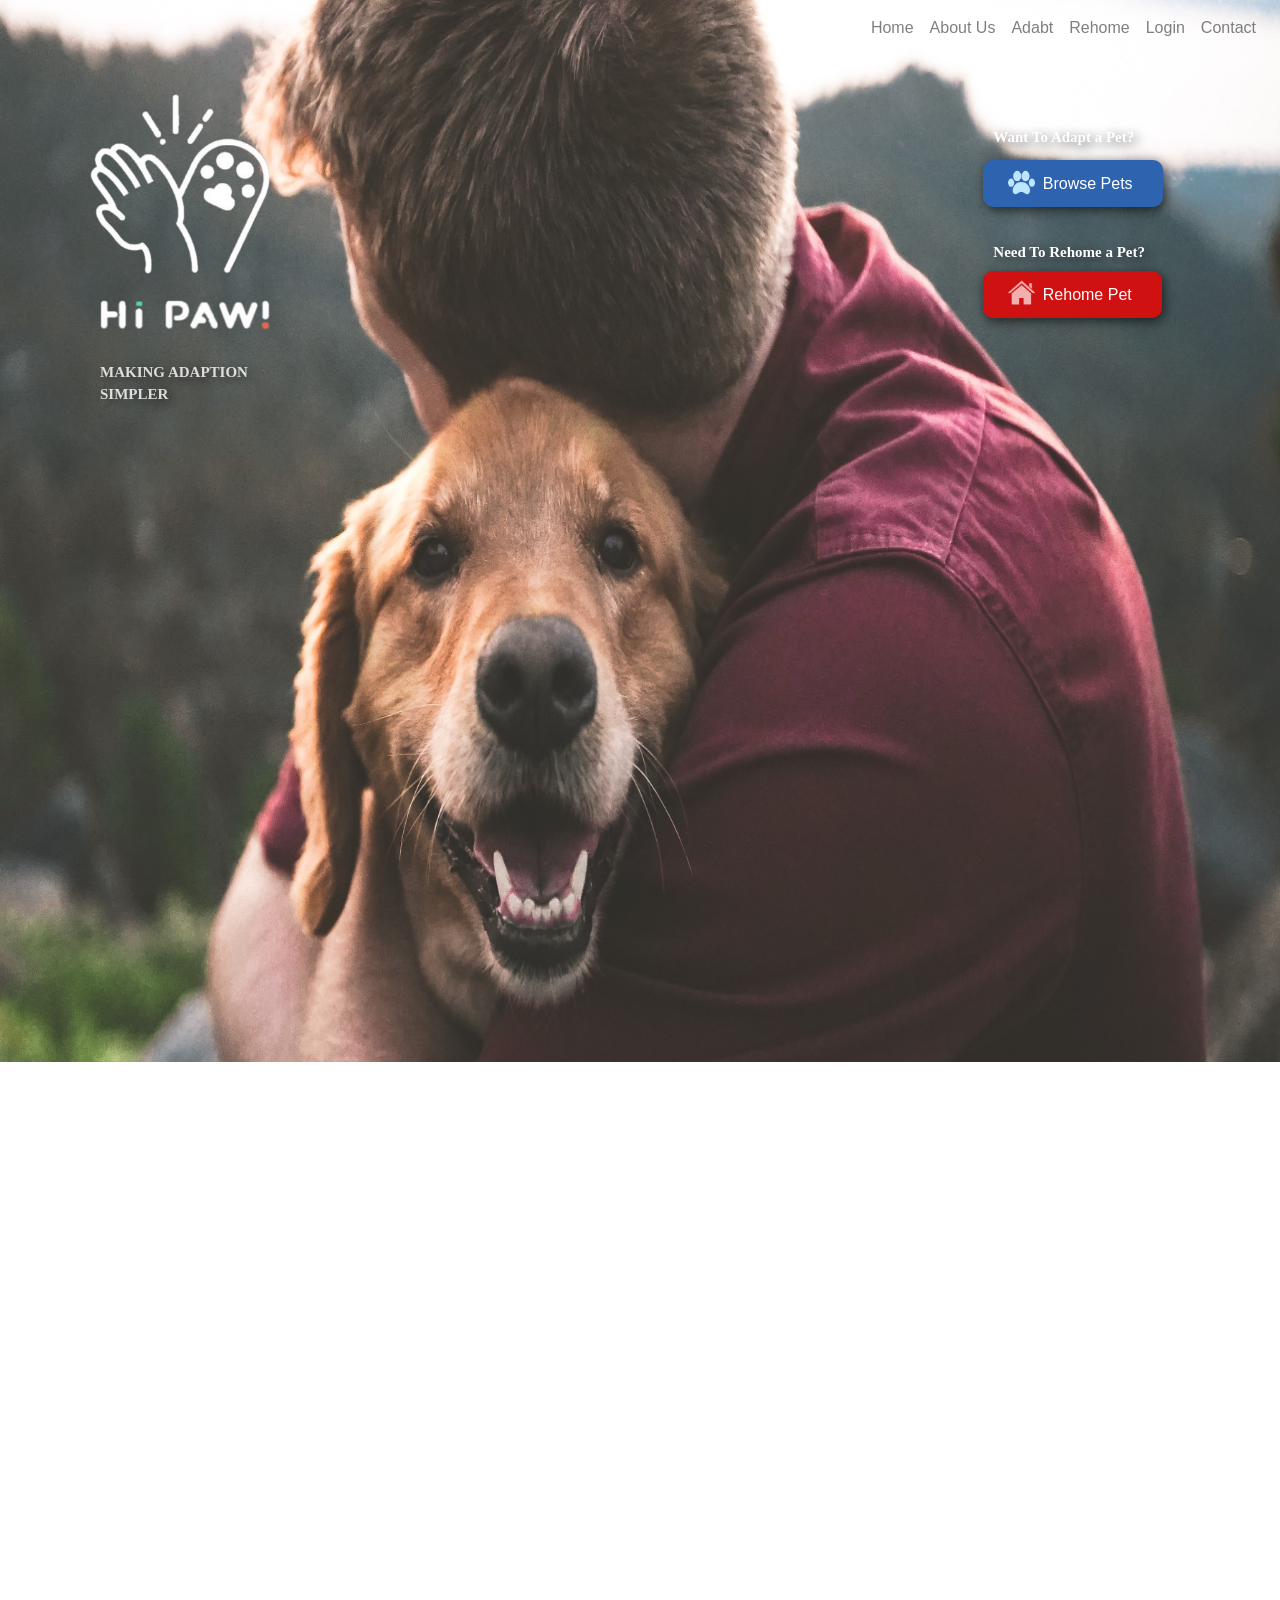
==== Hi Paw/index.html @ 20a7d7d8 "Add files via upload" ====
<!DOCTYPE html>
<html lang="en">
<head>
    <meta charset="UTF-8">
    <meta name="viewport" content="width=device-width, initial-scale=1.0">
    <meta http-equiv="X-UA-Compatible" content="ie=edge">
    <link rel="stylesheet" type="text/css" href="./css/home.css">
    <!-- for bootstrap -->
    <link rel="stylesheet" href="https://maxcdn.bootstrapcdn.com/bootstrap/4.0.0/css/bootstrap.min.css" integrity="sha384-Gn5384xqQ1aoWXA+058RXPxPg6fy4IWvTNh0E263XmFcJlSAwiGgFAW/dAiS6JXm" crossorigin="anonymous">
    <script src="https://code.jquery.com/jquery-3.2.1.slim.min.js" integrity="sha384-KJ3o2DKtIkvYIK3UENzmM7KCkRr/rE9/Qpg6aAZGJwFDMVNA/GpGFF93hXpG5KkN" crossorigin="anonymous"></script>
    <script src="https://cdnjs.cloudflare.com/ajax/libs/popper.js/1.12.9/umd/popper.min.js" integrity="sha384-ApNbgh9B+Y1QKtv3Rn7W3mgPxhU9K/ScQsAP7hUibX39j7fakFPskvXusvfa0b4Q" crossorigin="anonymous"></script>
    <script src="https://maxcdn.bootstrapcdn.com/bootstrap/4.0.0/js/bootstrap.min.js" integrity="sha384-JZR6Spejh4U02d8jOt6vLEHfe/JQGiRRSQQxSfFWpi1MquVdAyjUar5+76PVCmYl" crossorigin="anonymous"></script>

    <title>Hi Paw</title>
    <style>
        body{
            background-image: url("111.jpg"); position: relative;
             background-size: 80rem 118vh;   /*100vw 118vh; */
            background-repeat: no-repeat;
            overflow-x: hidden;
        }
    </style>
   
</head>
<body>
<!-- implement a transparent navbar that appears when scrolling down.. later -->
  <nav class="navbar navbar-expand-md navbar-light /*bg-light*/ sticky-top">
    <button class="navbar-toggler ml-auto" data-toggle="collapse" data-target="#collapse_target">
      <span class="navbar-toggler-icon"></span>
    </button>
    <div class="collapse navbar-collapse" id="collapse_target">
      <ul class="nav navbar-nav ml-auto" >
          <li class="navbar-item">
            <a class="nav-link" href="#">Home</a>
          </li>
          <li class="navbar-item ">
              <a class="nav-link" href="#">About Us</a></li>
          <li class="navbar-item">
              <a class="nav-link" href="#">Adabt</a>
            </li>
          <li class="navbar-item">
              <a class="nav-link" href="#">Rehome</a>
            </li>
          <li class="navbar-item">
            <a class="nav-link" href="#">Login</a>
          </li>
          <li class="navbar-item">
              <a class="nav-link" href="#">Contact</a>
            </li>
        </ul>
    </div>
  </nav>

  <div class="row"> 
    <div class="col-lg" style="align-content: center;">
      <div class="wrapper">
        <img src="img\HiPaw white.png" style="width: 180px; margin-left: 90px; margin-top: 3vw; margin-bottom: 2vw;"> 
        <img src="img\HiPaw name.png" style="width: 170px; margin-left: 100px; margin-bottom: 0.5vw;">       
        <span style="opacity: 0.8; filter: drop-shadow(4px 3px 6px rgba(0, 0, 0, 0.749)); font-family: Calibri; font-style: normal;font-weight: bold; font-size: 15px; color: rgba(255,255,255,1); margin-left: 100px; margin-top: 0.5vw;" >
          <p style="padding-left: 100px; word-wrap: break-word;">
            MAKING ADAPTION SIMPLER </p></span> 
      </div>
    </div>
    <div class="col"> 
      </div>
    <div class="col-lg">

      <p style=" filter: drop-shadow(4px 3px 6px rgba(0, 0, 0, 0.749)); font-family: Calibri; font-style: normal;font-weight: bold; font-size: 15px; color: rgba(255,255,255,1); margin-left: 120px; margin-top: 5.5vw;  word-wrap: break-word; ">
        Want To Adapt a Pet?
      </p>
      <div style="margin-top: 20px; margin-bottom: 40px ;">
        <a href="#" class="browsePetsButton">
          <img src="img\adapt button icon.png" style="width: 30px; padding-right: 3px; padding-bottom: 5px;">
            Browse Pets
        </a> </div>
      <p style=" filter: drop-shadow(4px 3px 6px rgba(0, 0, 0, 0.749)); font-family: Calibri; font-style: normal;font-weight: bold; font-size: 15px; color: rgba(255,255,255,1); margin-left: 120px; margin-top: 0.5vw; word-wrap: break-word;">
        Need To Rehome a Pet?   
      </p>
      <a href="#" class="rehomePetButton">
        <img src="img\rehome button icon.png" style="width: 30px; padding-right: 3px; padding-bottom: 5px;">
        Rehome Pet
      </a>
      
    </div>
  </div>
<!-- stop!!!!! -->
 
  <section>
       <p>

        <br><br><br><br><br><br><br><br><br><br>
    </p>
    <p>
            <br><br><br><br><br><br><br><br><br><br>
        </p>
        <p>
                <br><br><br><br><br><br><br><br><br><br>
            </p>
            <p>
                <br><br><br><br><br><br><br><br><br><br>
            </p>
            <p>
                    <br><br><br><br><br><br><br><br><br><br>
                </p>
                <p>
                        <br><br><br><br><br><br><br><br><br><br>
                    </p>
                    <p>
                        <br><br><br><br><br><br><br><br><br><br>
                    </p>
                    <p>
                            <br><br><br><br><br><br><br><br><br><br>
                        </p>
                        <p>
                                <br><br><br><br><br><br><br><br><br><br>
                            </p>
                        
        </section>
        <section>


        </section>
</body>
</html>
---- Hi Paw/css/home.css ----
/* CSS variables */
:root{
    --shadow: drop-shadow(2px 3px 6px rgba(0, 0, 0, 0.631));
    --adabtColor: rgba(46,99,175,1);
    --rehomeColor: rgba(207,17,17,1);
    --hiPaw: rgba(25,152,135,1); 
    --darkBackground: rgba(115,99,99,1);
    --creamyBackground: rgba(187, 175, 175, 0.42);
}

/* for transparent navbar */
/* .navbar.transparent.navbar-inverse .navbar-inner {
    border-width: 0px;
    -webkit-box-shadow: 0px 0px;
    box-shadow: 0px 0px;
    background-color: rgba(0,0,0,0.0);
    background-image: -webkit-gradient(linear, 50.00% 0.00%, 50.00% 100.00%, color-stop( 0% , rgba(0,0,0,0.00)),color-stop( 100% , rgba(0,0,0,0.00)));
    background-image: -webkit-linear-gradient(270deg,rgba(0,0,0,0.00) 0%,rgba(0,0,0,0.00) 100%);
    background-image: linear-gradient(180deg,rgba(0,0,0,0.00) 0%,rgba(0,0,0,0.00) 100%);
}  */
.mainBarItems{
    filter: drop-shadow(4px 3px 6px rgba(0, 0, 0, 1));  
    overflow: hidden; 
    /* font-family: Arial; */
    font-style: normal;
    /* font-weight: bold; */
    color: rgba(255,255,255,1);   
}

.wrapper {
    max-width: 300px; /* Minimum width of your wrapper element */
    overflow: hidden;
    display: inline-block;
  }

.browsePetsButton{
    text-decoration: none;
    filter: var(--shadow);
    color: white;
    background-color: var(--adabtColor);
    border: 0ch;
    padding: 15px;
    border-radius: 10px;
    padding-left: 25px ;
    padding-right: 30px ;
    margin-left: 110px ;
}

.browsePetsButton:hover{
    background-color: var(--hiPaw);
    text-decoration: none;
    color: white;
}

.rehomePetButton{
    text-decoration: none;
    filter: var(--shadow);
    color: white;
    background-color: var(--rehomeColor);
    border: 0ch;
    padding: 15px;
    border-radius: 10px;
    padding-left: 25px ;
    padding-right: 30px ;
    margin-left: 110px ;
}
.rehomePetButton:hover{
    background-color: var(--hiPaw);
    text-decoration: none;
    color: white;
}
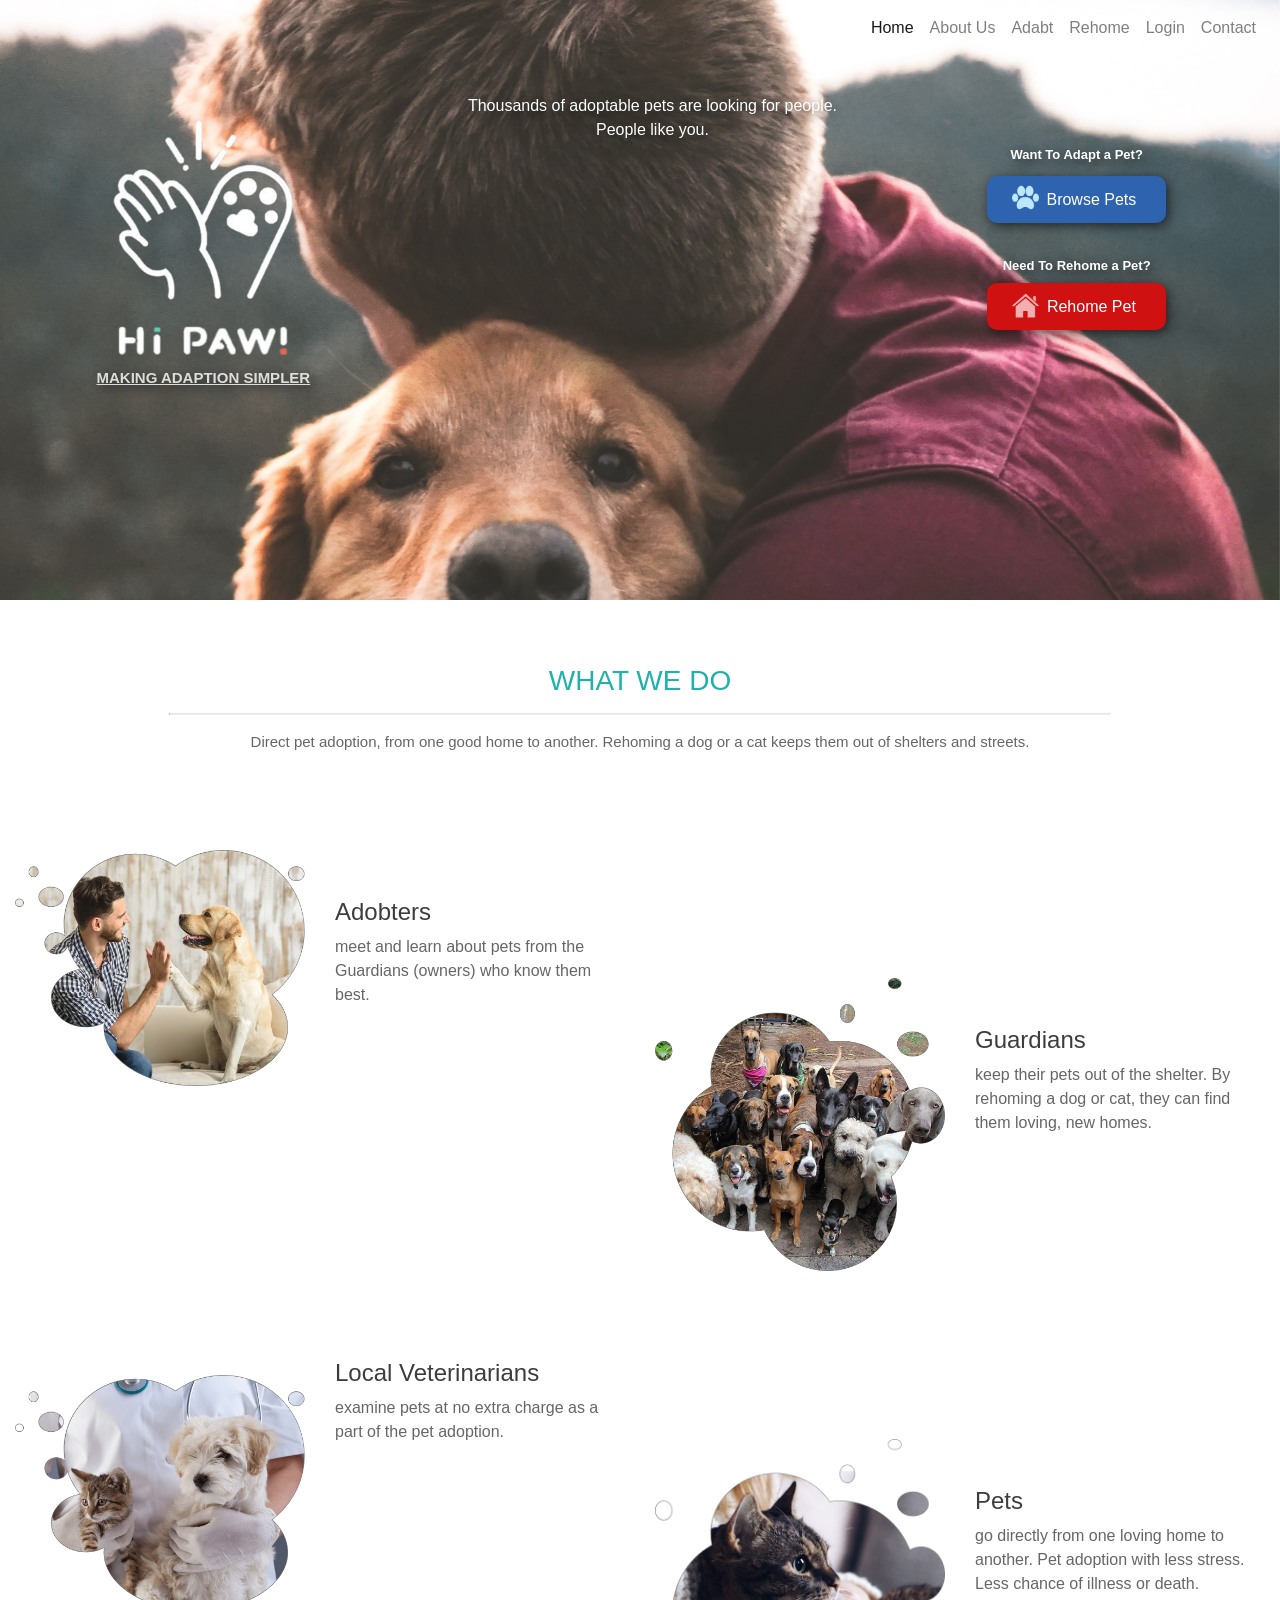
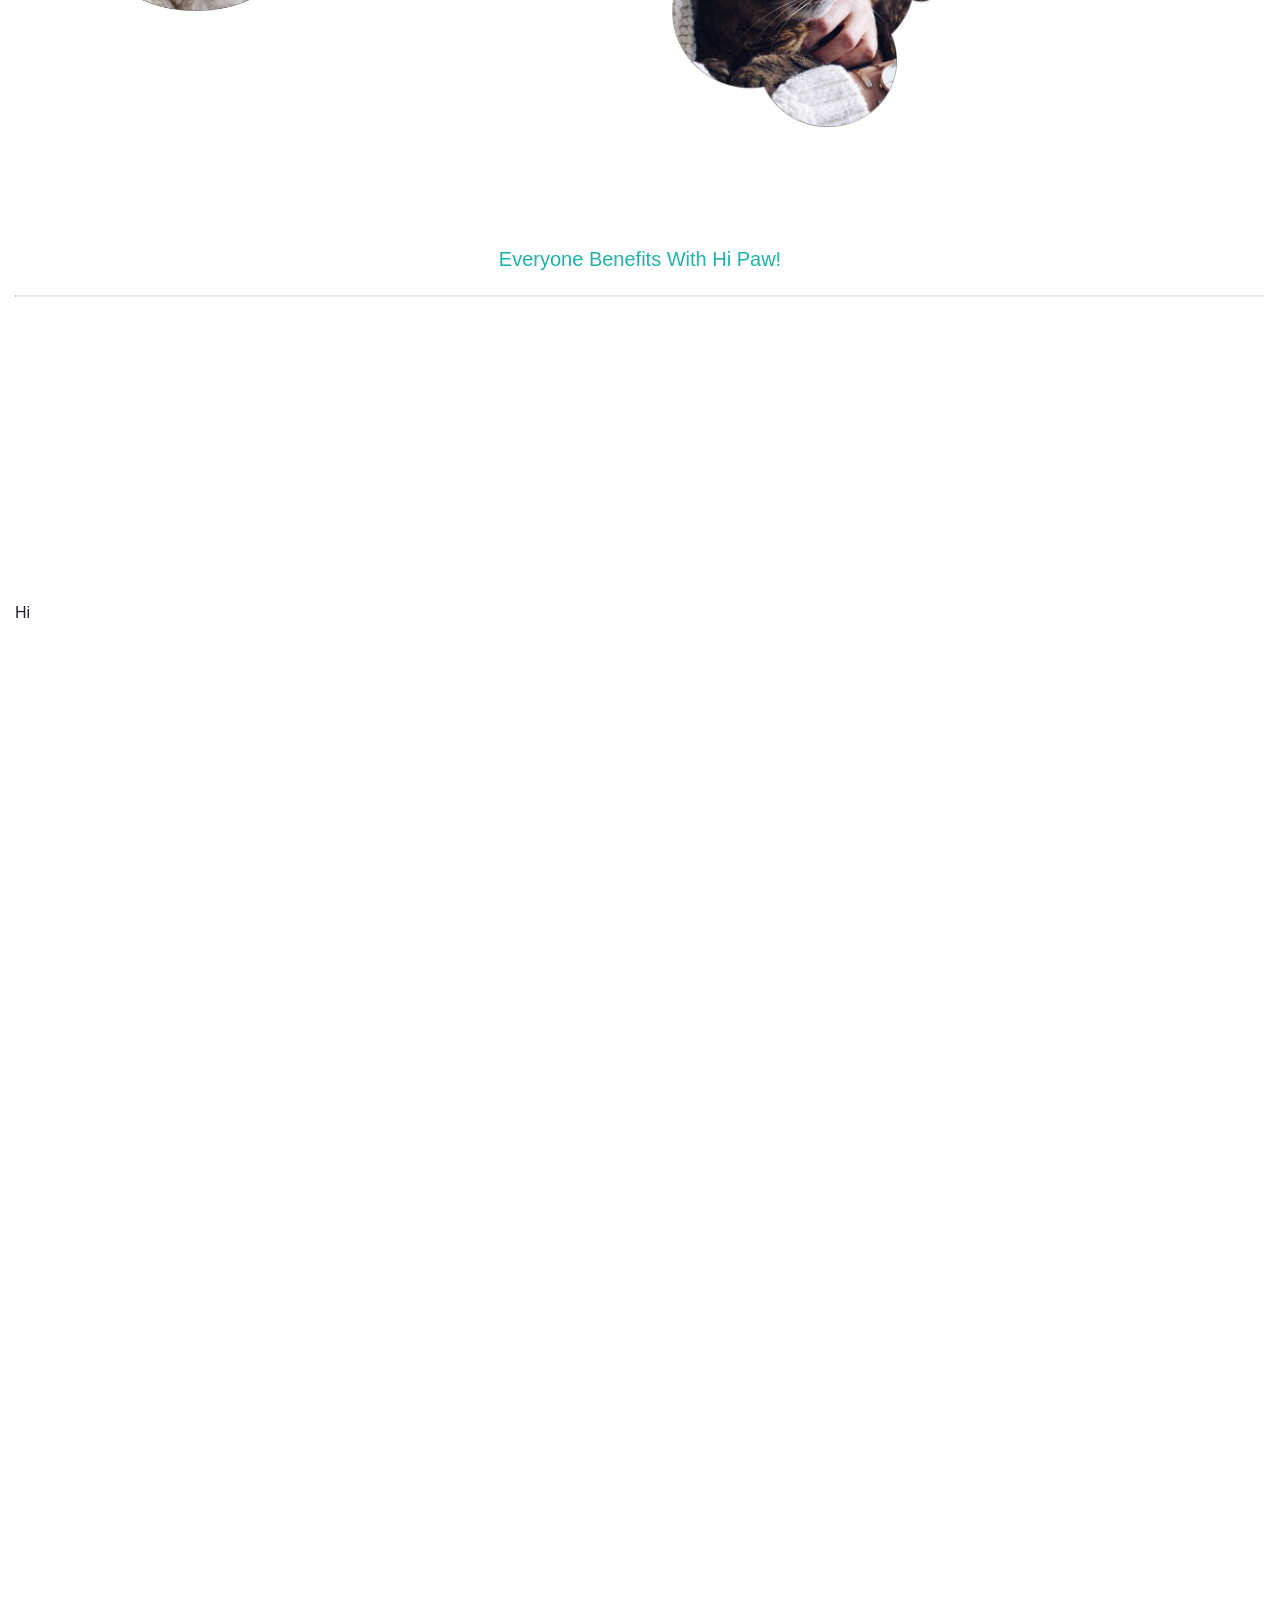
==== commit 9a337ed9: "transparent navbar, what we do-section transparent navbar changes its color at a certain point all " ====
--- a/Hi Paw/index.html
+++ b/Hi Paw/index.html
@@ -10,27 +10,44 @@
     <script src="https://code.jquery.com/jquery-3.2.1.slim.min.js" integrity="sha384-KJ3o2DKtIkvYIK3UENzmM7KCkRr/rE9/Qpg6aAZGJwFDMVNA/GpGFF93hXpG5KkN" crossorigin="anonymous"></script>
     <script src="https://cdnjs.cloudflare.com/ajax/libs/popper.js/1.12.9/umd/popper.min.js" integrity="sha384-ApNbgh9B+Y1QKtv3Rn7W3mgPxhU9K/ScQsAP7hUibX39j7fakFPskvXusvfa0b4Q" crossorigin="anonymous"></script>
     <script src="https://maxcdn.bootstrapcdn.com/bootstrap/4.0.0/js/bootstrap.min.js" integrity="sha384-JZR6Spejh4U02d8jOt6vLEHfe/JQGiRRSQQxSfFWpi1MquVdAyjUar5+76PVCmYl" crossorigin="anonymous"></script>
-
+    <script src="js\home.js"></script>
     <title>Hi Paw</title>
     <style>
-        body{
-            background-image: url("111.jpg"); position: relative;
-             background-size: 80rem 118vh;   /*100vw 118vh; */
-            background-repeat: no-repeat;
-            overflow-x: hidden;
-        }
-    </style>
-   
+      body::before{
+       /*  for fixed background, but every thing in a container so it won't look weird */    
+        content: "";
+        display: block;
+        position: fixed;
+        left: 0;
+        top: 0;
+        width: 100%;
+        height: 100%;
+        z-index: -10;
+        background: url(111.jpg) no-repeat center center;
+        -webkit-background-size: cover;
+        -moz-background-size: cover;
+        -o-background-size: cover;
+        background-size: cover;
+
+        /* if you want to remove the fixed background use only the following */
+        /* background-image: url("111.jpg");  */
+        /* position: relative; */
+        /* background-size: 80rem 660px;   100vw 118vh; */
+        /* background-repeat: no-repeat; */
+        overflow-x: hidden;   /* why stoped working !!!!!!*/
+      }
+    </style> 
 </head>
+
 <body>
-<!-- implement a transparent navbar that appears when scrolling down.. later -->
-  <nav class="navbar navbar-expand-md navbar-light /*bg-light*/ sticky-top">
-    <button class="navbar-toggler ml-auto" data-toggle="collapse" data-target="#collapse_target">
+  <!-- navbar -->
+  <nav class="navbar navbar-expand-md navbar-light /*bg-light*/ fixed-top" style="background: transparent;">
+    <button id="toggleButton" class="navbar-toggler" data-toggle="collapse" data-target="#collapse_target">      
       <span class="navbar-toggler-icon"></span>
     </button>
     <div class="collapse navbar-collapse" id="collapse_target">
       <ul class="nav navbar-nav ml-auto" >
-          <li class="navbar-item">
+          <li class="navbar-item active">
             <a class="nav-link" href="#">Home</a>
           </li>
           <li class="navbar-item ">
@@ -50,43 +67,120 @@
         </ul>
     </div>
   </nav>
-
-  <div class="row"> 
-    <div class="col-lg" style="align-content: center;">
-      <div class="wrapper">
-        <img src="img\HiPaw white.png" style="width: 180px; margin-left: 90px; margin-top: 3vw; margin-bottom: 2vw;"> 
-        <img src="img\HiPaw name.png" style="width: 170px; margin-left: 100px; margin-bottom: 0.5vw;">       
-        <span style="opacity: 0.8; filter: drop-shadow(4px 3px 6px rgba(0, 0, 0, 0.749)); font-family: Calibri; font-style: normal;font-weight: bold; font-size: 15px; color: rgba(255,255,255,1); margin-left: 100px; margin-top: 0.5vw;" >
-          <p style="padding-left: 100px; word-wrap: break-word;">
-            MAKING ADAPTION SIMPLER </p></span> 
-      </div>
-    </div>
-    <div class="col"> 
-      </div>
-    <div class="col-lg">
-
-      <p style=" filter: drop-shadow(4px 3px 6px rgba(0, 0, 0, 0.749)); font-family: Calibri; font-style: normal;font-weight: bold; font-size: 15px; color: rgba(255,255,255,1); margin-left: 120px; margin-top: 5.5vw;  word-wrap: break-word; ">
+<br>
+<!-- top part & all its stuff -->
+  <div class="row text-center"> 
+    <div class="col-xs-12 col-sm-6 col-md-6 col-lg-8 col-xl-8">
+      <div class="row text-center">
+        <div class="col-xs-12 col-sm-12 col-md-12 col-lg-6 col-xl-6">
+          <div class="wrapper" id="startchange">
+              <img src="img\HiPaw white.png" style="width: 180px;  margin-top: 5vw; margin-bottom: 2vw;"> 
+              <img src="img\HiPaw name.png" style="width: 170px; margin-bottom: 0.5vw;">       
+              <span style="opacity: 0.8; filter: drop-shadow(4px 3px 6px rgba(0, 0, 0, 0.749)); font-family: Calibri; font-style: normal;font-weight: bold; font-size: 15px; color: rgba(255,255,255,1);" >
+                <p class="superFont" style=" word-wrap: break-word;  margin-top: 5px;">
+                  <u> MAKING ADAPTION SIMPLER</u> </p></span> 
+            </div>
+          </div>
+          <div class="col-xs-12 col-sm-12 col-md-12 col-lg-6 col-xl-6"> 
+            <div class="superFont" style="color: white; margin-top: 3vw; margin-bottom: 2vw; padding-left: 25px; filter: var(--shadow);">
+              Thousands of adoptable pets are looking for people. People like you.</div>
+          </div>
+        </div> 
+      </div>
+      
+    <div class="col-xs-12 col-sm-6 col-md-6 col-lg-4 col-xl-4 align-self-center">
+      <p class="WantToAdaptaPet superFont">
         Want To Adapt a Pet?
       </p>
-      <div style="margin-top: 20px; margin-bottom: 40px ;">
+      <div style="margin-top: 20px; margin-bottom: 40px;">
         <a href="#" class="browsePetsButton">
-          <img src="img\adapt button icon.png" style="width: 30px; padding-right: 3px; padding-bottom: 5px;">
-            Browse Pets
+          <img src="img\adapt button icon.png" style="width: 30px;  padding-right: 3px; padding-bottom: 5px;">
+            <spam style="word-wrap: break-word;">Browse Pets</spam>
         </a> </div>
-      <p style=" filter: drop-shadow(4px 3px 6px rgba(0, 0, 0, 0.749)); font-family: Calibri; font-style: normal;font-weight: bold; font-size: 15px; color: rgba(255,255,255,1); margin-left: 120px; margin-top: 0.5vw; word-wrap: break-word;">
+      <p class="NeedToRehomeaPet superFont">
         Need To Rehome a Pet?   
       </p>
       <a href="#" class="rehomePetButton">
         <img src="img\rehome button icon.png" style="width: 30px; padding-right: 3px; padding-bottom: 5px;">
         Rehome Pet
-      </a>
-      
-    </div>
-  </div>
-<!-- stop!!!!! -->
- 
+      </a>  
+    </div>
+  </div> 
+<!-- how it works -->
+  <div class="container-fluid" style=" background-color: white; position: relative; top: 155px;">
+  <br><br>
+    <div class="row text-center">
+      <div class="Jumbotron col-xs-12 col-sm-12 col-md-12 col-lg-12 col-xl-12">
+        <h3 class="WhatWeDo superFont" id="WhatWeDo">WHAT WE DO</h3>
+        <hr class="display-1">
+        <p class="WhatWeDo superFont">Direct pet adoption, from one good home to another. Rehoming a dog or a cat keeps them out of shelters and streets.</p>
+      </div>
+    </div>
+    <!-- img + captions -->
+    <div class="row text-center">
+      <div class="col-xs-6 col-sm-6 col-md-6 col-lg-3 col-xl-3">
+        <figure class="figure">
+          <img class="img-WhatWeDo figure-img img-fluid rounded" src="img\adaptors img home.png">
+        </figure>
+      </div>
+      <div class="col-xs-6 col-sm-6 col-md-6 col-lg-3 col-xl-3 align-self-top">
+        <br><br>
+        <h4 class="Adobter superFont">Adobters</h3>
+        <p class="Adobter superFont">meet and learn about pets from the Guardians (owners) who know them best.</p>  
+      </div>
+      <div class="col-xs-6 col-sm-6 col-md-6 col-lg-3 col-xl-3">
+        <figure class="figure" >
+          <img class="img-WhatWeDo figure-img img-fluid rounded img-padding" src="img\gaurdian img home.png">
+        </figure>
+      </div>
+      <div class="col-xs-6 col-sm-6 col-md-6 col-lg-3 col-xl-3 align-self-top">
+        <br><br>
+        <h4 class="Adobter superFont img-padding">Guardians</h3>
+        <p class="Adobter superFont">keep their pets out of the shelter. By rehoming a dog or cat, they can find them loving, new homes.</p>  
+      </div>
+    </div>
+    
+    <div class="row text-center">
+      <div class="col-xs-6 col-sm-6 col-md-6 col-lg-3 col-xl-3">
+        <figure class="figure">
+          <img class="img-WhatWeDo figure-img img-fluid rounded" src="img\vet img home.png" style="margin-top: 5vw;">
+        </figure>
+      </div>
+      <div class="col-xs-6 col-sm-6 col-md-6 col-lg-3 col-xl-3 align-self-top">
+        <br><br>
+        <h4 class="Adobter superFont">Local Veterinarians</h3>
+        <p class="Adobter superFont">examine pets at no extra charge as a part of the pet adoption.</p>  
+      </div>
+      <div class="col-xs-6 col-sm-6 col-md-6 col-lg-3 col-xl-3">
+        <figure class="figure">
+          <img class="img-padding img-WhatWeDo figure-img img-fluid rounded" src="img\pet img home.png">
+        </figure>
+      </div>
+      <div class="col-xs-6 col-sm-6 col-md-6 col-lg-3 col-xl-3 align-self-top">
+        <br><br>
+        <h4 class="Adobter superFont img-padding">Pets</h3>
+        <p class="Adobter superFont">go directly from one loving home to another. Pet adoption with less stress. Less chance of illness or death.</p>  
+      </div>
+    </div>
+    <br><br><br><br>
+    <div class="row text-center">
+      <div class="col">
+        <h3 class="superFont WhatWeDo" style="font-size: 20px;">Everyone Benefits With Hi Paw!</h3>
+      </div>
+    </div>
+    <hr class="display-2">
+    <br><br>
+    <br><br><br><br><br><br><br><br><br><br>
+    Hi
+    <br><br><br><br><br><br><br><br><br><br>
+
+
+  
+  </div> 
+ <!-- end of container -->
   <section>
        <p>
+
 
         <br><br><br><br><br><br><br><br><br><br>
     </p>
--- a/Hi Paw/css/home.css
+++ b/Hi Paw/css/home.css
@@ -3,28 +3,15 @@
     --shadow: drop-shadow(2px 3px 6px rgba(0, 0, 0, 0.631));
     --adabtColor: rgba(46,99,175,1);
     --rehomeColor: rgba(207,17,17,1);
-    --hiPaw: rgba(25,152,135,1); 
+    /* --hiPaw: rgba(25,152,135,1);  */
+    --hiPaw: lightseagreen;
+    --darkGray: rgb(102, 102, 102);
     --darkBackground: rgba(115,99,99,1);
     --creamyBackground: rgba(187, 175, 175, 0.42);
 }
 
-/* for transparent navbar */
-/* .navbar.transparent.navbar-inverse .navbar-inner {
-    border-width: 0px;
-    -webkit-box-shadow: 0px 0px;
-    box-shadow: 0px 0px;
-    background-color: rgba(0,0,0,0.0);
-    background-image: -webkit-gradient(linear, 50.00% 0.00%, 50.00% 100.00%, color-stop( 0% , rgba(0,0,0,0.00)),color-stop( 100% , rgba(0,0,0,0.00)));
-    background-image: -webkit-linear-gradient(270deg,rgba(0,0,0,0.00) 0%,rgba(0,0,0,0.00) 100%);
-    background-image: linear-gradient(180deg,rgba(0,0,0,0.00) 0%,rgba(0,0,0,0.00) 100%);
-}  */
-.mainBarItems{
-    filter: drop-shadow(4px 3px 6px rgba(0, 0, 0, 1));  
-    overflow: hidden; 
-    /* font-family: Arial; */
-    font-style: normal;
-    /* font-weight: bold; */
-    color: rgba(255,255,255,1);   
+.superFont{
+    font-family: 'Lucida Sans', 'Lucida Sans Regular', 'Lucida Grande', 'Lucida Sans Unicode', Geneva, Verdana, sans-serif;
 }
 
 .wrapper {
@@ -43,7 +30,6 @@
     border-radius: 10px;
     padding-left: 25px ;
     padding-right: 30px ;
-    margin-left: 110px ;
 }
 
 .browsePetsButton:hover{
@@ -62,10 +48,168 @@
     border-radius: 10px;
     padding-left: 25px ;
     padding-right: 30px ;
-    margin-left: 110px ;
 }
 .rehomePetButton:hover{
     background-color: var(--hiPaw);
     text-decoration: none;
     color: white;
-}+}
+
+.grayContainer{
+    position:absolute;
+    right: 0px;
+    top: 115vw;
+    height: 300px;
+    width: 800px;
+    background-color: rgb(146, 142, 142);
+}
+
+.WantToAdaptaPet{
+    filter: drop-shadow(4px 3px 6px rgba(0, 0, 0, 0.749)); 
+    font-style: normal;
+    font-weight: bold;
+    font-size: 13px;
+    color: rgba(255,255,255,1);
+}
+
+.NeedToRehomeaPet{
+    filter: drop-shadow(4px 3px 6px rgba(0, 0, 0, 0.749)); 
+    font-style: normal;
+    font-weight: bold; 
+    font-size: 13px; 
+    color: rgba(255,255,255,1); 
+    margin-top: 0.5vw; 
+}
+h3.WhatWeDo{
+    color: var(--hiPaw);
+    /* font-size: 50px; */
+}
+p.WhatWeDo {
+    color: var(--darkGray);
+    font-size: 15px;
+    margin-bottom: 5vw ;
+}
+
+.display-1 {
+    display: block;
+    margin-left: 12vw;
+    margin-right: 12vw;
+    border-style: inset;
+    border-width: 1px;
+}
+
+.display-2{
+    display: block;
+    margin-left: auto;
+    margin-right: auto;
+    border-style: inset;
+    border-width: 1px;
+}
+
+.img-padding{
+    margin-top: 10vw;
+}
+
+p.Adobter{
+    color: var(--darkGray);
+    text-align: start;
+}
+
+h4.Adobter{
+    color: rgb(61, 61, 61);
+    text-align: start;
+}
+
+
+
+
+
+
+/* ---------------------------------------------- */
+
+@import url('https://fonts.googleapis.com/css?family=Poppins:400,500,700');
+
+ 
+
+/*---Media Queries --*/
+@media (max-width: 992px) {
+
+  }
+@media (max-width: 768px) {
+  
+}
+@media (max-width: 576px) {
+  
+}
+
+
+/*---Firefox Bug Fix --*/
+.carousel-item {
+  transition: -webkit-transform 0.5s ease;
+  transition: transform 0.5s ease;
+  transition: transform 0.5s ease, -webkit-transform 0.5s ease;
+  -webkit-backface-visibility: visible;
+  backface-visibility: visible;
+}
+/*--- Fixed Background Image --*/
+figure {
+  position: relative;
+  width: 100%;
+  height: 60%;
+  margin: 0!important;
+}
+.fixed-wrap {
+  clip: rect(0, auto, auto, 0);
+  position: absolute;
+  top: 0;
+  left: 0;
+  width: 100%;
+  height: 100%;
+}
+#fixed {
+  background-image: url('img/mac.png');
+  position: fixed;
+  display: block;
+  top: 0;
+  left: 0;
+  width: 100%;
+  height: 100%;
+  background-size: cover;
+  background-position: center center;
+  -webkit-transform: translateZ(0);
+  transform: translateZ(0);
+  will-change: transform;
+}
+/*--- Bootstrap Padding Fix --*/
+[class*="col-"] {
+    padding: 1rem;
+}
+
+
+
+
+
+/*
+Extra small (xs) devices (portrait phones, less than 576px)
+No media query since this is the default in Bootstrap
+
+Small (sm) devices (landscape phones, 576px and up)
+@media (min-width: 576px) { ... }
+
+Medium (md) devices (tablets, 768px and up)
+@media (min-width: 768px) { ... }
+
+Large (lg) devices (desktops, 992px and up)
+@media (min-width: 992px) { ... }
+
+Extra (xl) large devices (large desktops, 1200px and up)
+@media (min-width: 1200px) { ... }
+*/
+
+
+
+
+
+
+
+
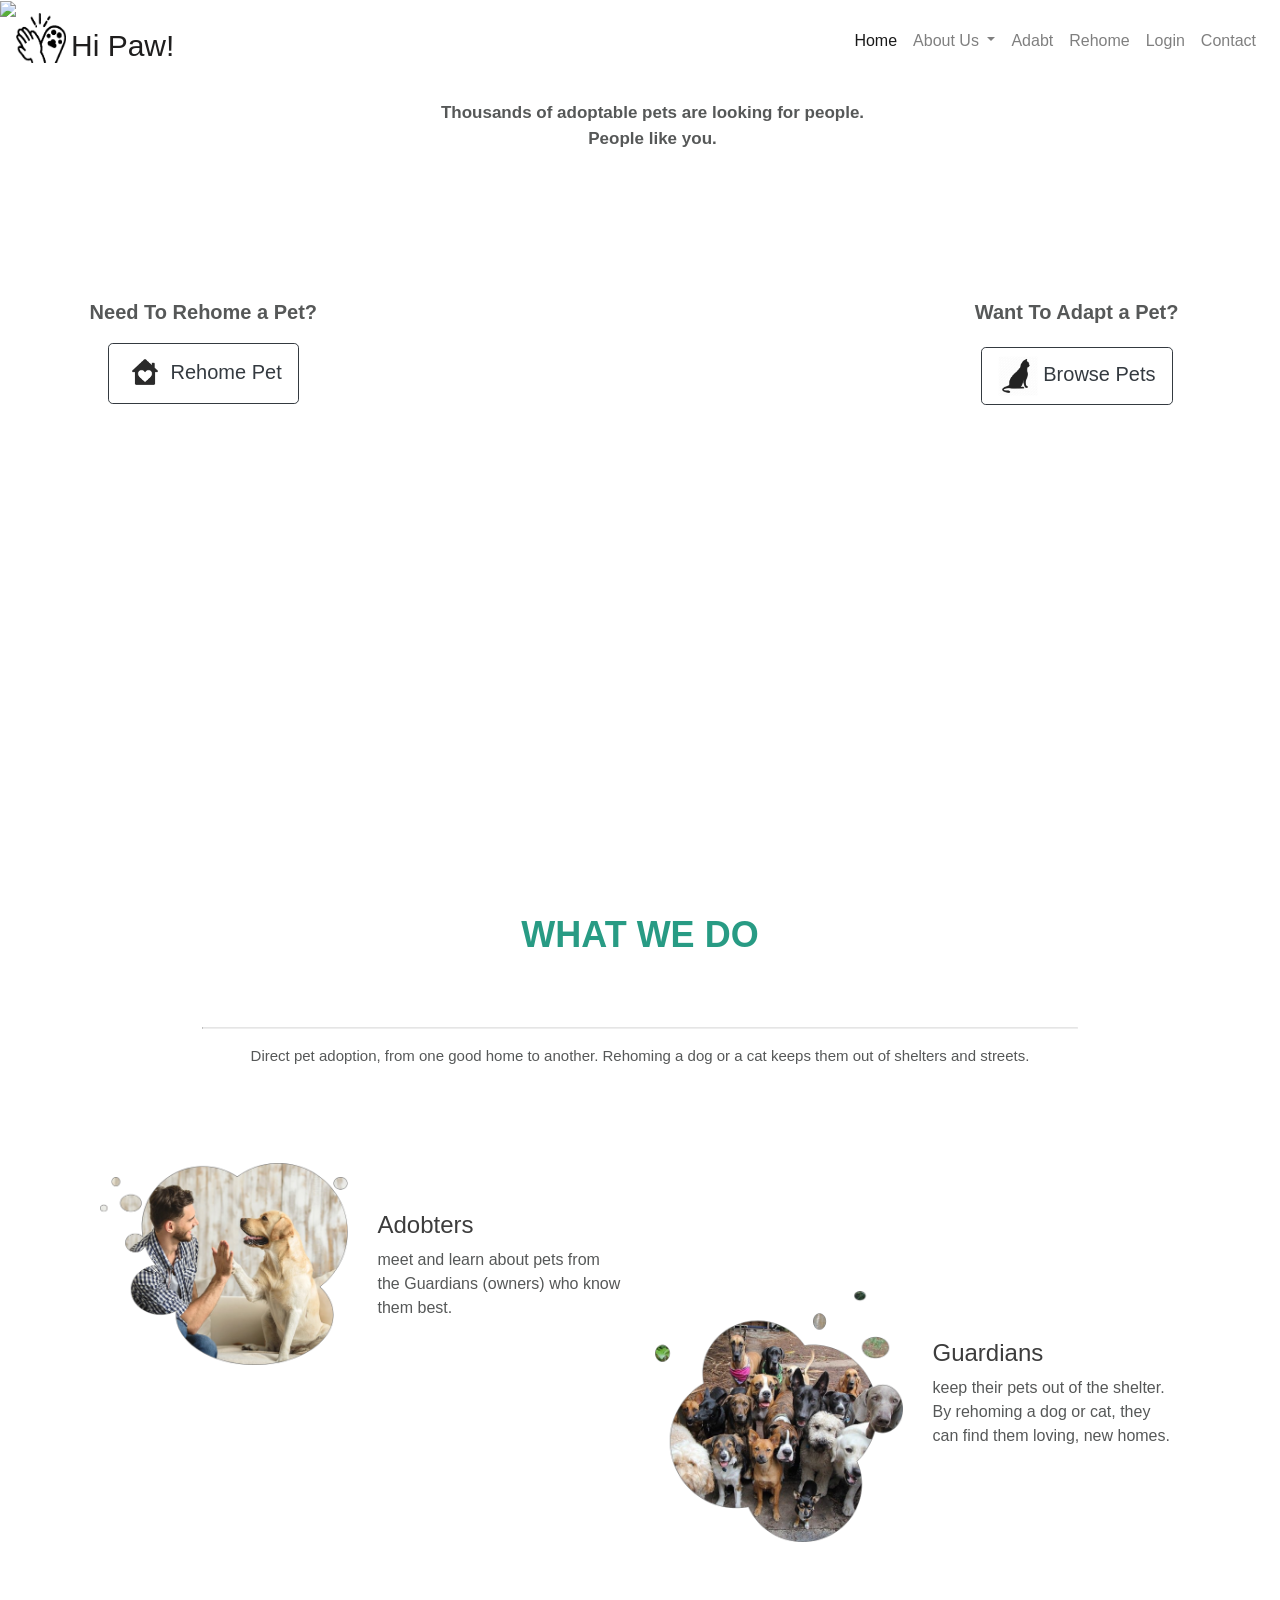
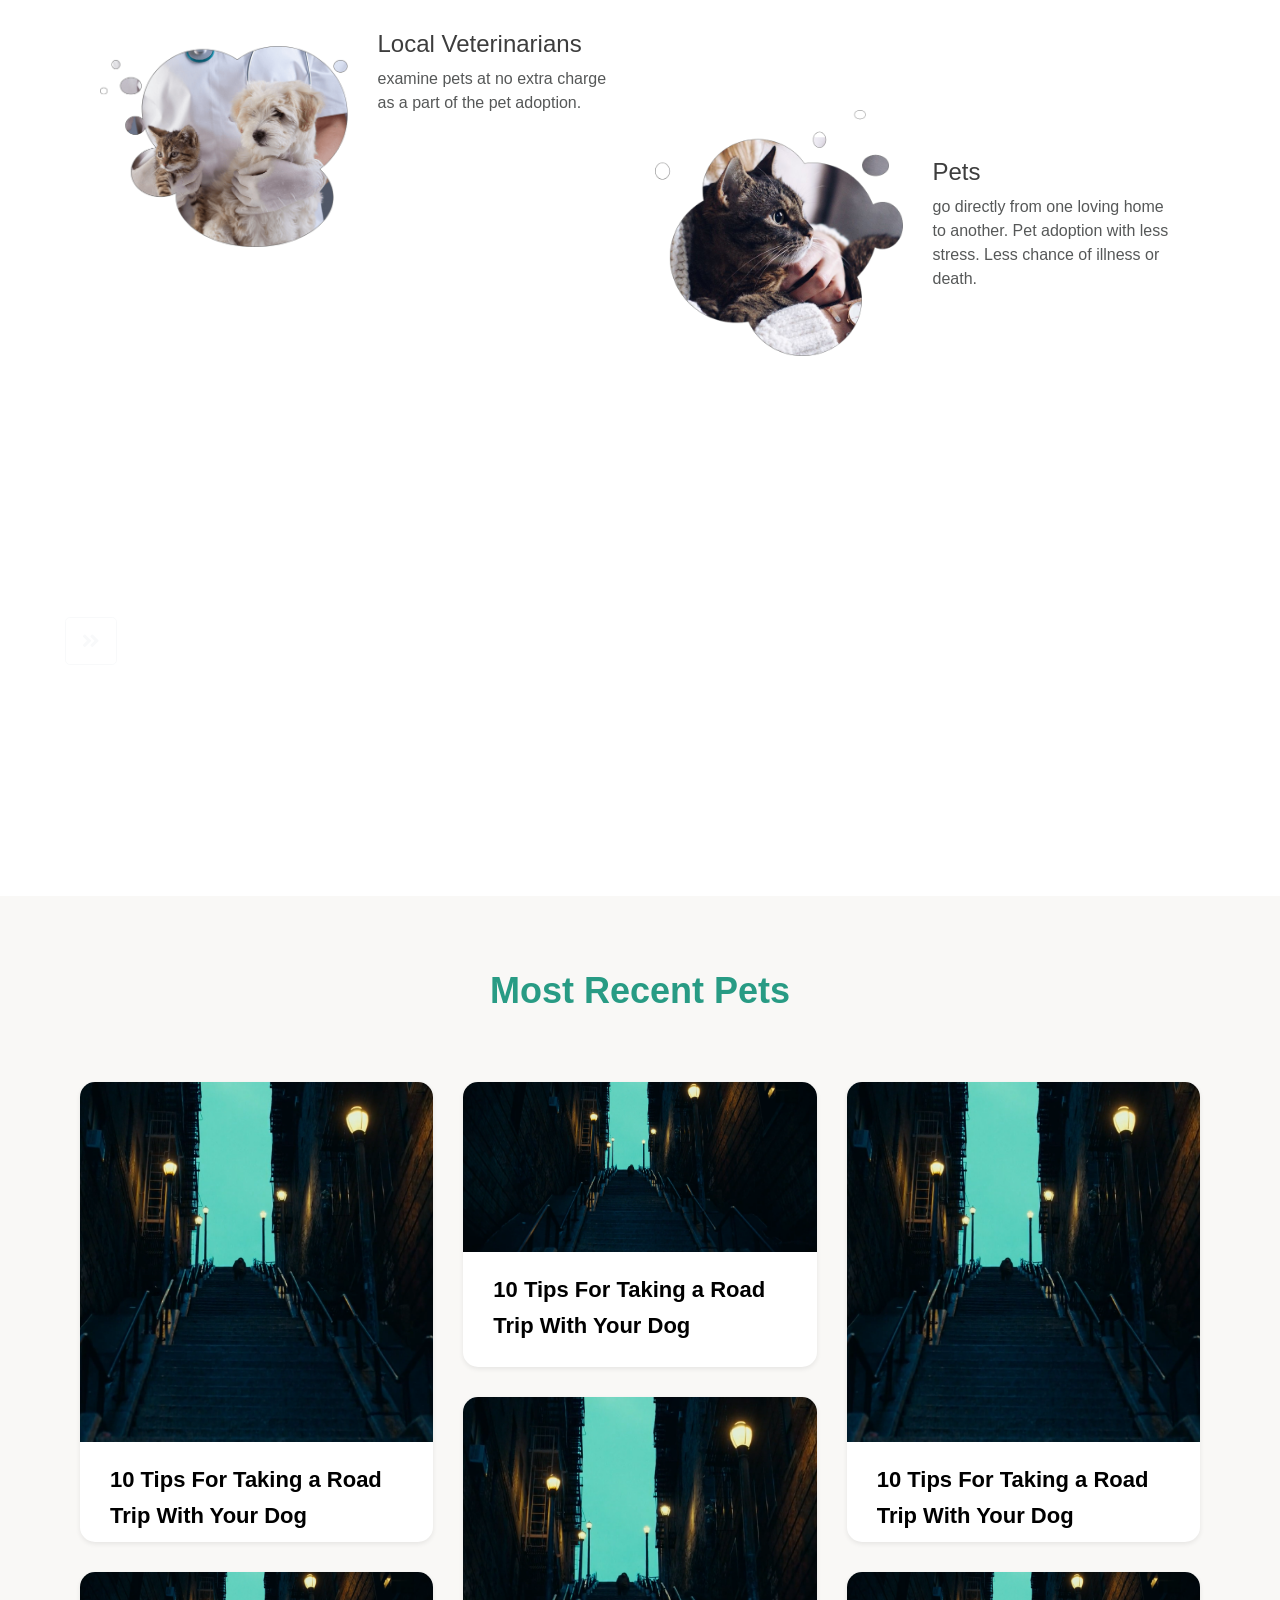
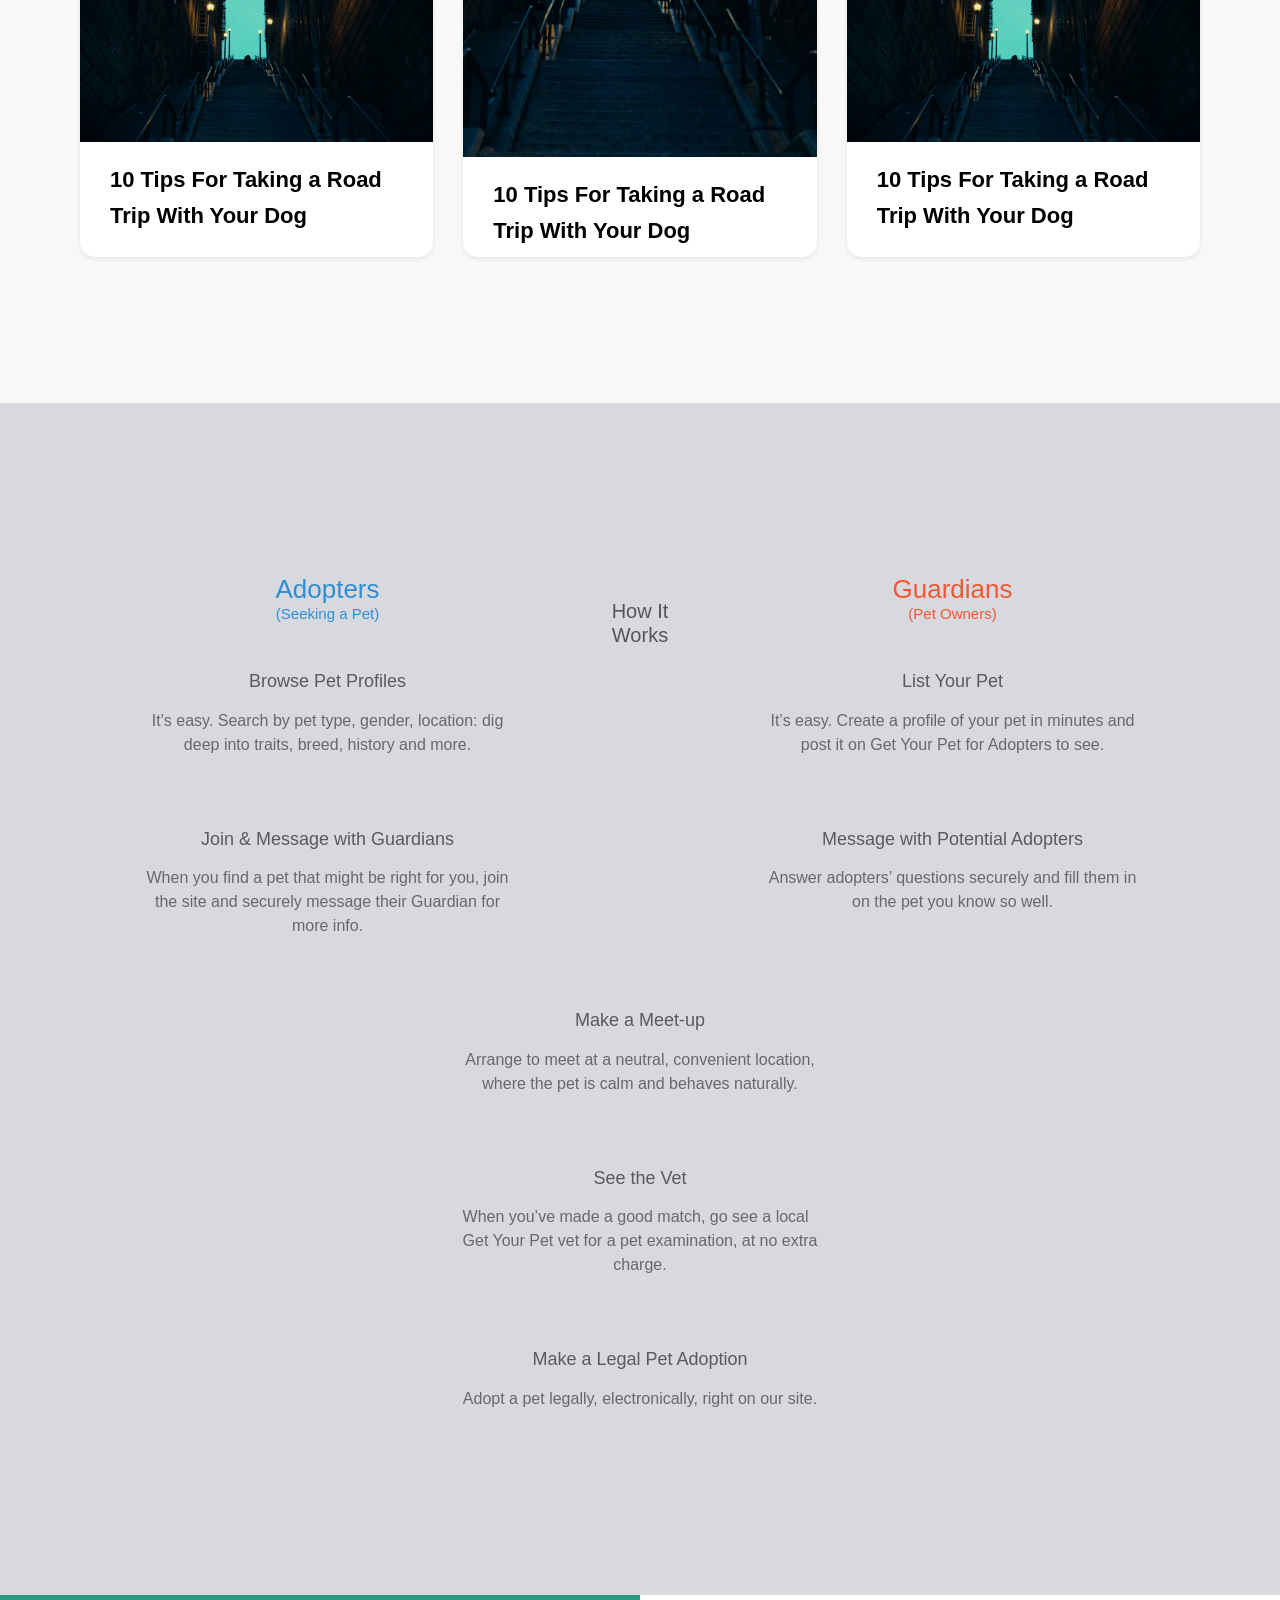
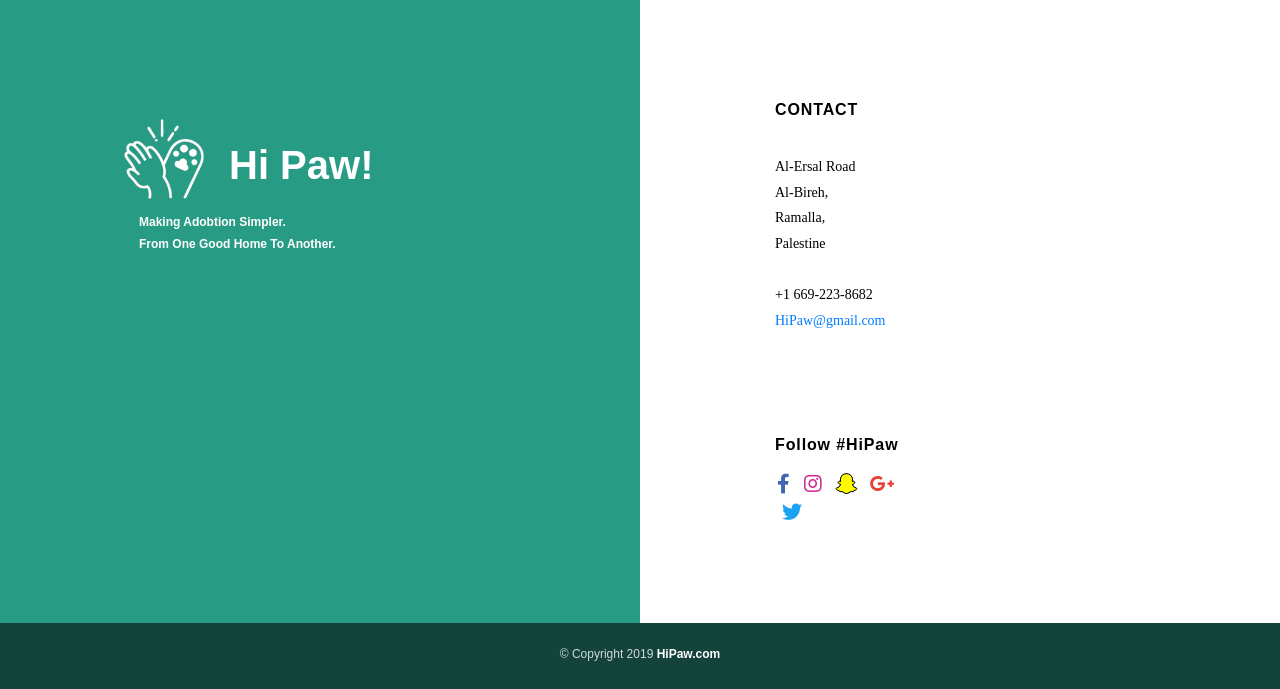
==== commit 87c86141: "Add files via upload" ====
--- a/Hi Paw/index.html
+++ b/Hi Paw/index.html
@@ -10,130 +10,176 @@
     <script src="https://code.jquery.com/jquery-3.2.1.slim.min.js" integrity="sha384-KJ3o2DKtIkvYIK3UENzmM7KCkRr/rE9/Qpg6aAZGJwFDMVNA/GpGFF93hXpG5KkN" crossorigin="anonymous"></script>
     <script src="https://cdnjs.cloudflare.com/ajax/libs/popper.js/1.12.9/umd/popper.min.js" integrity="sha384-ApNbgh9B+Y1QKtv3Rn7W3mgPxhU9K/ScQsAP7hUibX39j7fakFPskvXusvfa0b4Q" crossorigin="anonymous"></script>
     <script src="https://maxcdn.bootstrapcdn.com/bootstrap/4.0.0/js/bootstrap.min.js" integrity="sha384-JZR6Spejh4U02d8jOt6vLEHfe/JQGiRRSQQxSfFWpi1MquVdAyjUar5+76PVCmYl" crossorigin="anonymous"></script>
+    <!-- for aos  -->
+    <link href="https://unpkg.com/aos@2.3.1/dist/aos.css" rel="stylesheet">
+    <!-- for font awesome -->
+    <link rel="stylesheet" href="https://use.fontawesome.com/releases/v5.0.7/css/all.css">
+    <!-- <script src="https://use.fontawesome.com/releases/v5.8.1/js/all.js"></script> -->
+
+
     <script src="js\home.js"></script>
     <title>Hi Paw</title>
-    <style>
-      body::before{
-       /*  for fixed background, but every thing in a container so it won't look weird */    
-        content: "";
-        display: block;
-        position: fixed;
-        left: 0;
-        top: 0;
-        width: 100%;
-        height: 100%;
-        z-index: -10;
-        background: url(111.jpg) no-repeat center center;
-        -webkit-background-size: cover;
-        -moz-background-size: cover;
-        -o-background-size: cover;
-        background-size: cover;
-
-        /* if you want to remove the fixed background use only the following */
-        /* background-image: url("111.jpg");  */
-        /* position: relative; */
-        /* background-size: 80rem 660px;   100vw 118vh; */
-        /* background-repeat: no-repeat; */
-        overflow-x: hidden;   /* why stoped working !!!!!!*/
-      }
-    </style> 
+    <link rel="icon" type="image/png" href="img\HiPaw black.png"/>
+ 
+    <script>
+    $('.carousel').carousel({
+      interval: false
+    })
+    </script>
+    
+ 
+  <style>
+    body{
+      overflow-x: hidden;
+    }    
+  </style>
+
 </head>
 
 <body>
   <!-- navbar -->
-  <nav class="navbar navbar-expand-md navbar-light /*bg-light*/ fixed-top" style="background: transparent;">
+  <nav class="navbar navbar-expand-md navbar-light fixed-top" style="background: transparent;">
+    <a class="navbar-brand" href="index.html">
+      <img src="img\HiPaw black.png" width="50" height="50" class="d-inline-block align-top" alt="">
+      <div class="superFont" style="margin-left: 55px;  margin-top: -40px; font-size: 30px; color: rgb(31, 30, 30);"> Hi Paw!</div>
+    </a>
     <button id="toggleButton" class="navbar-toggler" data-toggle="collapse" data-target="#collapse_target">      
       <span class="navbar-toggler-icon"></span>
     </button>
     <div class="collapse navbar-collapse" id="collapse_target">
       <ul class="nav navbar-nav ml-auto" >
           <li class="navbar-item active">
-            <a class="nav-link" href="#">Home</a>
+            <a class="nav-link" href="index.html">Home</a>
           </li>
-          <li class="navbar-item ">
-              <a class="nav-link" href="#">About Us</a></li>
+          <li class="nav-item dropdown">
+            <a class="nav-link dropdown-toggle" href="#" id="navbarDropdown" role="button" data-toggle="dropdown" aria-haspopup="true" aria-expanded="false">
+              About Us
+            </a>
+            <div class="dropdown-menu" aria-labelledby="navbarDropdown">
+              <a class="dropdown-item" href="#whatWeDo">What We Do</a>
+              <a class="dropdown-item" href="#HowItWorks">How It Works</a>
+              <div class="dropdown-divider"></div>
+              <a class="dropdown-item" href="#">People Are Saying</a>
+            </div>
+          </li>
           <li class="navbar-item">
-              <a class="nav-link" href="#">Adabt</a>
+            <a class="nav-link" href="#">Adabt</a>
             </li>
           <li class="navbar-item">
-              <a class="nav-link" href="#">Rehome</a>
+            <a class="nav-link" href="#">Rehome</a>
             </li>
           <li class="navbar-item">
             <a class="nav-link" href="#">Login</a>
           </li>
           <li class="navbar-item">
-              <a class="nav-link" href="#">Contact</a>
+            <a class="nav-link" href="#contact">Contact</a>
             </li>
         </ul>
     </div>
   </nav>
 <br>
+
+<!-- carousel part -->
+<section class="caruselSec">
+  <div id="carouselExampleIndicators" class="carousel auto" data-ride="carousel">
+    <ol class="carousel-indicators">
+      <li data-target="#carouselExampleIndicators" data-slide-to="0" class="active"></li>
+      <li data-target="#carouselExampleIndicators" data-slide-to="1"></li>
+      <li data-target="#carouselExampleIndicators" data-slide-to="2"></li>
+      <li data-target="#carouselExampleIndicators" data-slide-to="3"></li>
+    </ol>
+    <div class="carousel-inner">
+      <div class="slide carousel-item active parallax">
+        <img src="https://getyourpet.com/wp-content/themes/gyp/assets/images/hero-lrg2.jpg">
+      </div>
+      <div class="slide carousel-item parallax">
+        <img src="https://getyourpet.com/wp-content/themes/gyp/assets/images/hero-lrg5.jpg">
+      </div>
+      <div class="slide carousel-item parallax">
+        <img src="https://getyourpet.com/wp-content/themes/gyp/assets/images/hero-lrg4.jpg">
+      </div>
+      <div class="slide carousel-item parallax">
+        <img src="https://getyourpet.com/wp-content/themes/gyp/assets/images/hero-lrg.jpg">
+      </div>
+
+    </div>
+  
+  </div>
+</section>
+
+<div id="startchange" style="position: absolute; top: 30px;"><br></div>
+
 <!-- top part & all its stuff -->
-  <div class="row text-center"> 
-    <div class="col-xs-12 col-sm-6 col-md-6 col-lg-8 col-xl-8">
-      <div class="row text-center">
-        <div class="col-xs-12 col-sm-12 col-md-12 col-lg-6 col-xl-6">
-          <div class="wrapper" id="startchange">
-              <img src="img\HiPaw white.png" style="width: 180px;  margin-top: 5vw; margin-bottom: 2vw;"> 
-              <img src="img\HiPaw name.png" style="width: 170px; margin-bottom: 0.5vw;">       
-              <span style="opacity: 0.8; filter: drop-shadow(4px 3px 6px rgba(0, 0, 0, 0.749)); font-family: Calibri; font-style: normal;font-weight: bold; font-size: 15px; color: rgba(255,255,255,1);" >
-                <p class="superFont" style=" word-wrap: break-word;  margin-top: 5px;">
-                  <u> MAKING ADAPTION SIMPLER</u> </p></span> 
-            </div>
-          </div>
-          <div class="col-xs-12 col-sm-12 col-md-12 col-lg-6 col-xl-6"> 
-            <div class="superFont" style="color: white; margin-top: 3vw; margin-bottom: 2vw; padding-left: 25px; filter: var(--shadow);">
-              Thousands of adoptable pets are looking for people. People like you.</div>
-          </div>
-        </div> 
-      </div>
-      
-    <div class="col-xs-12 col-sm-6 col-md-6 col-lg-4 col-xl-4 align-self-center">
-      <p class="WantToAdaptaPet superFont">
-        Want To Adapt a Pet?
-      </p>
-      <div style="margin-top: 20px; margin-bottom: 40px;">
-        <a href="#" class="browsePetsButton">
-          <img src="img\adapt button icon.png" style="width: 30px;  padding-right: 3px; padding-bottom: 5px;">
-            <spam style="word-wrap: break-word;">Browse Pets</spam>
-        </a> </div>
-      <p class="NeedToRehomeaPet superFont">
-        Need To Rehome a Pet?   
-      </p>
-      <a href="#" class="rehomePetButton">
-        <img src="img\rehome button icon.png" style="width: 30px; padding-right: 3px; padding-bottom: 5px;">
-        Rehome Pet
-      </a>  
-    </div>
-  </div> 
-<!-- how it works -->
-  <div class="container-fluid" style=" background-color: white; position: relative; top: 155px;">
-  <br><br>
+<div class="row text-center"> 
+  <div class="col-xs-0 col-sm-0 col-md-3 col-lg-3 col-xl-3"></div>
+    <div class="col-xs-12 col-sm-12 col-md-6 col-lg-6 col-xl-6">
+      <div class="SomethingToEncorageAdaption superFont"  data-aos="fade-down" data-aos-duration="1000" data-aos-delay="0">
+        Thousands of adoptable pets are looking for people.<br> People like you.
+      </div>
+    </div>
+  <div class="col-xs-12 col-sm-12 col-md-3 col-lg-3 col-xl-3"></div>
+</div>
+
+<div class="row text-center"> 
+  <div class="col-xs-12 col-sm-12 col-md-5 col-lg-4 col-xl-4" data-aos="fade-up-right" data-aos-duration="1000" data-aos-delay="500">
+    <p class="NeedToRehomeaPet superFont">
+      Need To Rehome a Pet?   
+    </p>
+    <button class="rehomePetButton btn btn-outline-dark btn-lg" type="button" onmouseover="changeRTheme()" onmouseout="changeRTheme1()">
+      <img id="rehomeImg" src="img/heart-sign-in-house-icon  black.png" style="width: 40px;">
+      Rehome Pet
+    </button>
+  </div>
+
+  <div class="col-xs-0 col-sm-0 col-md-2 col-lg-4 col-xl-4"></div> 
+
+  <div class="col-xs-12 col-sm-12 col-md-5 col-lg-4 col-xl-4 align-self-center" data-aos="fade-up-left" data-aos-duration="1000" data-aos-delay="300">
+    <p class="WantToAdaptaPet superFont">
+      Want To Adapt a Pet?
+    </p>
+    <div style="margin-top: 20px; margin-bottom: 40px;">
+      <button class="browsePetsButton btn btn-outline-dark btn-lg" type="button" onmouseover="changeBTheme()" onmouseout="changeBTheme1()">
+        <img id="browseImg" src="img\cat_animal_-512 black.png" style="width: 40px;">
+        Browse Pets
+      </button>
+    </div>
+  </div>
+</div> 
+<!-- end of top part & all its stuff -->
+
+
+<div style="margin-top: 24.5vw;"><br></div>
+
+
+<!-- what we do -->
+<div id="whatWeDo" class="flex-container">
+  <div class="WhatWeDoContainer" style="padding:0 20px 20px 20px; background-color: white; position: relative;">
+    <!-- <br><br> -->
     <div class="row text-center">
       <div class="Jumbotron col-xs-12 col-sm-12 col-md-12 col-lg-12 col-xl-12">
-        <h3 class="WhatWeDo superFont" id="WhatWeDo">WHAT WE DO</h3>
+        <h3 class="section-title color-title bg-title WhatWeDo superFont" id="WhatWeDo" data-aos="fade-up"><br> <span> WHAT WE DO</span></h3>
         <hr class="display-1">
-        <p class="WhatWeDo superFont">Direct pet adoption, from one good home to another. Rehoming a dog or a cat keeps them out of shelters and streets.</p>
+        <p class="WhatWeDo superFont" data-aos="zoom-in" data-aos-offset="50" data-aos-delay="100">Direct pet adoption, from one good home to another. Rehoming a dog or a cat keeps them out of shelters and streets.</p>
       </div>
     </div>
     <!-- img + captions -->
     <div class="row text-center">
-      <div class="col-xs-6 col-sm-6 col-md-6 col-lg-3 col-xl-3">
+      <div class="col-xs-6 col-sm-6 col-md-6 col-lg-3 col-xl-3" data-aos="fade-right" data-aos-delay="400">
         <figure class="figure">
-          <img class="img-WhatWeDo figure-img img-fluid rounded" src="img\adaptors img home.png">
+          <img class="block img-WhatWeDo figure-img img-fluid rounded" src="img\adaptors img home.png">
         </figure>
       </div>
-      <div class="col-xs-6 col-sm-6 col-md-6 col-lg-3 col-xl-3 align-self-top">
+      <div class="col-xs-6 col-sm-6 col-md-6 col-lg-3 col-xl-3 align-self-top" data-aos="fade-right" data-aos-delay="400">
         <br><br>
         <h4 class="Adobter superFont">Adobters</h3>
         <p class="Adobter superFont">meet and learn about pets from the Guardians (owners) who know them best.</p>  
       </div>
-      <div class="col-xs-6 col-sm-6 col-md-6 col-lg-3 col-xl-3">
+      <div class="col-xs-6 col-sm-6 col-md-6 col-lg-3 col-xl-3" data-aos="fade-left" data-aos-delay="700">
         <figure class="figure" >
           <img class="img-WhatWeDo figure-img img-fluid rounded img-padding" src="img\gaurdian img home.png">
         </figure>
       </div>
-      <div class="col-xs-6 col-sm-6 col-md-6 col-lg-3 col-xl-3 align-self-top">
+      <div class="col-xs-6 col-sm-6 col-md-6 col-lg-3 col-xl-3 align-self-top" data-aos="fade-left" data-aos-delay="700">
         <br><br>
         <h4 class="Adobter superFont img-padding">Guardians</h3>
         <p class="Adobter superFont">keep their pets out of the shelter. By rehoming a dog or cat, they can find them loving, new homes.</p>  
@@ -141,78 +187,269 @@
     </div>
     
     <div class="row text-center">
-      <div class="col-xs-6 col-sm-6 col-md-6 col-lg-3 col-xl-3">
+      <div class="col-xs-6 col-sm-6 col-md-6 col-lg-3 col-xl-3" data-aos="fade-right" data-aos-delay="400">
         <figure class="figure">
           <img class="img-WhatWeDo figure-img img-fluid rounded" src="img\vet img home.png" style="margin-top: 5vw;">
         </figure>
       </div>
-      <div class="col-xs-6 col-sm-6 col-md-6 col-lg-3 col-xl-3 align-self-top">
+      <div class="col-xs-6 col-sm-6 col-md-6 col-lg-3 col-xl-3 align-self-top" data-aos="fade-right" data-aos-delay="400">
         <br><br>
         <h4 class="Adobter superFont">Local Veterinarians</h3>
         <p class="Adobter superFont">examine pets at no extra charge as a part of the pet adoption.</p>  
       </div>
-      <div class="col-xs-6 col-sm-6 col-md-6 col-lg-3 col-xl-3">
+      <div class="col-xs-6 col-sm-6 col-md-6 col-lg-3 col-xl-3" data-aos="fade-left" data-aos-delay="700">
         <figure class="figure">
           <img class="img-padding img-WhatWeDo figure-img img-fluid rounded" src="img\pet img home.png">
         </figure>
       </div>
-      <div class="col-xs-6 col-sm-6 col-md-6 col-lg-3 col-xl-3 align-self-top">
+      <div class="col-xs-6 col-sm-6 col-md-6 col-lg-3 col-xl-3 align-self-top" data-aos="fade-left" data-aos-delay="700">
         <br><br>
         <h4 class="Adobter superFont img-padding">Pets</h3>
         <p class="Adobter superFont">go directly from one loving home to another. Pet adoption with less stress. Less chance of illness or death.</p>  
       </div>
     </div>
     <br><br><br><br>
-    <div class="row text-center">
+    <!-- <div class="row text-center">
       <div class="col">
-        <h3 class="superFont WhatWeDo" style="font-size: 20px;">Everyone Benefits With Hi Paw!</h3>
-      </div>
-    </div>
-    <hr class="display-2">
-    <br><br>
-    <br><br><br><br><br><br><br><br><br><br>
-    Hi
-    <br><br><br><br><br><br><br><br><br><br>
-
-
-  
+        <h4 class="superFont WhatWeDo">Everyone Benefits With Hi Paw!</h3>
+      </div>
+    </div>
+    <hr class="display-2"> -->
+  </div>
+</div> 
+ <!-- end what we do -->
+
+ <!-- See What People Are Saying  -->
+<div class="container-fluid mindblowing">
+  <div>
+    <p class="superFont">See What People Are Saying ..</p>
+    <button class="btn btn-outline-light btn-lg"><i class="fas fa-angle-double-right"></i></button>
+  </div>
+</div>
+<!-- end See What People Are Saying  -->
+
+<!-- Most Recent Pets -->
+<section>
+  <div class="top-section section-indent">
+    <div class="flex-container" style="padding-bottom: 50px;">
+      <h2 class="section-title capitalize-title color-title bg-title" data-aos="fade-up" data-aos-delay="0"><span>Most Recent Pets</span></h2>
+      <div class="top-section-grid">
+
+        <div class="single-post-item grid-item grid-item-ready" style="grid-row-end: span 14;">
+          <div data-aos="fade-down" data-aos-delay="100">
+            <a href="#" class="single-post-link" ></a>
+            <div  class="single-post-img-wrapper" >
+              <div class="single-post-img " style=" background-image: url('img/Joker1Stairs.jpg');"> </div>
+            </div>
+            <div class="single-post-info">
+              <div class="single-post-title">10 Tips For Taking a Road Trip With Your Dog</div>
+            </div>
+          </div>
+        </div>
+        <div class="single-post-item grid-item grid-item-ready" style="grid-row-end: span 9;">
+          <div data-aos="fade-down" data-aos-delay="100">
+            <a href="#" class="single-post-link"></a>
+            <div  class="single-post-img-wrapper span9-img-wrapper" >
+              <div class="single-post-img " style=" background-image: url('img/Joker1Stairs.jpg');"> </div>
+            </div>
+            <div class="single-post-info">
+              <div class="single-post-title ">10 Tips For Taking a Road Trip With Your Dog</div>
+            </div>
+          </div>
+        </div>
+
+        <div class="single-post-item grid-item grid-item-ready" style="grid-row-end: span 14;">
+          <div data-aos="fade-down" data-aos-delay="100">
+            <a href="#" class="single-post-link"></a>
+            <div  class="single-post-img-wrapper" >
+              <div class="single-post-img " style=" background-image: url('img/Joker1Stairs.jpg');"> </div>
+            </div>
+            <div class="single-post-info">
+              <div class="single-post-title">10 Tips For Taking a Road Trip With Your Dog</div>
+            </div>
+          </div>
+        </div>
+
+        <div class="single-post-item grid-item grid-item-ready" style="grid-row-end: span 14;">
+          <div data-aos="fade-down" data-aos-delay="100">
+            <a href="#" class="single-post-link"></a>
+            <div  class="single-post-img-wrapper" >
+              <div class="single-post-img " style=" background-image: url('img/Joker1Stairs.jpg');"> </div>
+            </div>
+            <div class="single-post-info">
+              <div class="single-post-title">10 Tips For Taking a Road Trip With Your Dog</div>
+            </div>
+          </div>
+        </div>
+
+        <div class="single-post-item grid-item grid-item-ready" style="grid-row-end: span 9;">
+          <div data-aos="fade-down" data-aos-delay="100">
+            <a href="#" class="single-post-link"></a>
+            <div  class="single-post-img-wrapper span9-img-wrapper" >
+                <div class="single-post-img " style=" background-image: url('img/Joker1Stairs.jpg');"> </div>
+            </div>
+            <div class="single-post-info">
+                <div class="single-post-title ">10 Tips For Taking a Road Trip With Your Dog</div>
+            </div>
+          </div>
+        </div>
+
+        <div class="single-post-item grid-item grid-item-ready" style="grid-row-end: span 9;">
+          <div data-aos="fade-down" data-aos-delay="100">
+            <a href="#" class="single-post-link"></a>
+            <div  class="single-post-img-wrapper span9-img-wrapper" >
+              <div class="single-post-img " style=" background-image: url('img/Joker1Stairs.jpg');"> </div>
+            </div>
+            <div class="single-post-info">
+              <div class="single-post-title ">10 Tips For Taking a Road Trip With Your Dog</div>
+            </div>
+          </div>
+        </div>
+
+
+      </div>
+    </div>
+    <br><br><br><br>
+
+  </div>
+</section>
+<!-- end Most Recent Pets -->
+
+<!-- how it works  -->
+<section class="how" id="HowItWorks">
+  <div class="container-fluid" id="how-it-works-section">
+
+    <h5>How It Works</h5>
+
+      <ul>
+        <li class="title"><h3>Adopters <span>(Seeking a Pet)</span></h3></li>
+        <li class="title"><h3>Guardians <span>(Pet Owners)</span></h3></li>
+        <li>
+          <h4>Browse Pet Profiles</h4>
+          <p>It’s easy. Search by pet type, gender, location: dig deep into traits, breed, history and more.</p>
+        </li>
+        <li>
+          <h4>List Your Pet</h4>
+          <p>It’s easy. Create a profile of your pet in minutes and post it on Get Your Pet for Adopters to see.</p>
+        </li>
+        <li>
+          <h4>Join &amp; Message with Guardians</h4>
+          <p>When you find a pet that might be right for you, join the site and securely message their Guardian for more info.</p>
+        </li>
+        <li>
+          <h4>Message with Potential Adopters</h4>
+          <p>Answer adopters’ questions securely and fill them in on the pet you know so well.</p>
+        </li>
+        <li>
+          <h4>Make a Meet-up</h4>
+          <p>Arrange to meet at a neutral, convenient location, where the pet is calm and behaves naturally.</p>
+        </li>
+        <li>
+          <h4>See the Vet</h4>
+          <p>When you’ve made a good match, go see a local  +Get Your Pet vet for a pet examination, at no extra charge.</p>
+        </li>
+        <li>
+          <h4>Make a Legal Pet Adoption</h4>
+          <p>Adopt a pet legally, electronically, right on our site.</p>
+        </li>
+      </ul>
+
+    <div class="img-stack left" style="transform: translate3d(0px, 65.54px, 0px);">
+      <img data-aos="zoom-in" data-aos-delay="200" src="https://getyourpet.com/wp-content/themes/gyp/assets/images/how1.jpg">
+      <img data-aos="zoom-in" data-aos-delay="50" src="https://getyourpet.com/wp-content/themes/gyp/assets/images/how2.jpg">
+    </div>
+
+    <div class="img-stack right" style="transform: translate3d(0px, 33.8533px, 0px);">
+      <img data-aos="zoom-in" data-aos-delay="200" src="https://getyourpet.com/wp-content/themes/gyp/assets/images/how3.jpg">
+      <img data-aos="zoom-in" data-aos-delay="300" src="https://getyourpet.com/wp-content/themes/gyp/assets/images/how4.jpg">
+    </div>
+
+  </div>
+</section>
+<!-- end how it works -->
+
+<!-- footer part -->
+<div id="contact" class="footer-section">
+  <div class="container">
+    <div class="flex-row">
+      <div class="col col-lg-48">
+        <aside class="td_block_template_1 widget widget_text"> <div class="textwidget">
+          <div class="footer-review">
+            <div class="footer-review-position footerLogo1">
+              <img  src="img\HiPaw white.png" style="width: 80px; height: 80px;">
+              <div class="superFont footerLogo">Hi Paw!</div>
+              <div class="footerLogo2 superFont">Making Adobtion Simpler.<br> From One Good Home To Another.</div>
+            </div>
+          </div>
+          <br>
+        </div>
+      </aside> 
+    </div>
+    <div class="col col-lg-72 col-footer-bottom">
+      <div class="flex-row row-footer-l">
+        <div class="col col-lg-12">
+          <aside class="widget_text td_block_template_1 widget widget_custom_html">
+            <div class="textwidget custom-html-widget"><div class="footer-contact footer-col">
+              <div class="block-title"><span>contact</span></div>
+              <span style="display: block;">Al-Ersal Road</span>
+              <span style="display: block;">Al-Bireh,</span>
+              <span style="display: block;">Ramalla,</span>
+              <span style="display: block;">Palestine</span>
+              <br>+1 669-223-8682<br>
+              <a href="mailto:HiPaw@gmail.com"> HiPaw@gmail.com</a> 
+            </div>
+            <div class="footer-menu footer-col">
+            </div>
+          </div>
+        </aside>
+      </div>
+    </div>
+          
+    <div class="flex-row row-footer-r">
+      <div class="col col-lg-12">
+        <aside class="widget_text td_block_template_1 widget widget_custom_html">
+          <div class="textwidget custom-html-widget">
+            <div class="footer-col">
+              <div class="footer-title" style="font-size: 16px;">Follow #HiPaw</div>
+              <div class="footer-icon-wrapper clearfix">
+                <a href="#" class="footer-icon" rel="nofollow noopener noreferrer" target="_blank"><i class="fab fa-facebook-f ifacebook"></i></a>
+                <a href="#" class="footer-icon" rel="nofollow noopener noreferrer" target="_blank"><i class="fab fa-instagram iinstagram"></i></a>
+                <a href="#" class="footer-icon" rel="nofollow noopener noreferrer" target="_blank"><i class="fab fa-snapchat-ghost isnapchat"></i></a>
+                <a href="#" class="footer-icon" rel="nofollow noopener noreferrer" target="_blank"><i class="fab fa-google-plus-g igooglePlus"></i></a>
+                <a href="#" class="footer-icon" rel="nofollow noopener noreferrer" target="_blank"><i class="fab fa-twitter itwitter"></i></a>
+              </div>
+            </div>
+          </div>  
+        </aside> 
+      </div>   
+    </div>    
   </div> 
- <!-- end of container -->
-  <section>
-       <p>
-
-
-        <br><br><br><br><br><br><br><br><br><br>
-    </p>
-    <p>
-            <br><br><br><br><br><br><br><br><br><br>
-        </p>
-        <p>
-                <br><br><br><br><br><br><br><br><br><br>
-            </p>
-            <p>
-                <br><br><br><br><br><br><br><br><br><br>
-            </p>
-            <p>
-                    <br><br><br><br><br><br><br><br><br><br>
-                </p>
-                <p>
-                        <br><br><br><br><br><br><br><br><br><br>
-                    </p>
-                    <p>
-                        <br><br><br><br><br><br><br><br><br><br>
-                    </p>
-                    <p>
-                            <br><br><br><br><br><br><br><br><br><br>
-                        </p>
-                        <p>
-                                <br><br><br><br><br><br><br><br><br><br>
-                            </p>
-                        
-        </section>
-        <section>
-
-
-        </section>
+</div>    
+</div>  
+</div>
+ <!------------------------- -->
+<div class="sub-footer-section">
+  <div class="container">
+    <div class="sub-footer-copy">
+    © Copyright 2019 <a href="index.html">HiPaw.com</a>
+    </div>
+  </div>
+</div>
+<!-- end footer part -->
+
+
+
+
+
+<!-- for aos animation   -->
+<script src="https://unpkg.com/aos@next/dist/aos.js"></script>
+  <script>
+    AOS.init({
+    offset: 100, // offset (in px) from the original trigger point
+    delay: 0, // values from 0 to 3000, with step 50ms
+    duration: 1000 // values from 0 to 3000, with step 50ms
+});
+  </script>
 </body>
 </html>
--- a/Hi Paw/css/home.css
+++ b/Hi Paw/css/home.css
@@ -4,10 +4,34 @@
     --adabtColor: rgba(46,99,175,1);
     --rehomeColor: rgba(207,17,17,1);
     /* --hiPaw: rgba(25,152,135,1);  */
-    --hiPaw: lightseagreen;
-    --darkGray: rgb(102, 102, 102);
+    --hiPaw: #289b84;;
+    --darkGray: rgb(86, 88, 88);
     --darkBackground: rgba(115,99,99,1);
     --creamyBackground: rgba(187, 175, 175, 0.42);
+}
+
+/* --------------------------- */
+.carousel-inner img { 
+    width: 100%;
+    object-fit: cover;
+}
+section.caruselSec {
+    background-attachment: fixed;
+    z-index: -10;
+    margin-top: -28px;
+    display: flex;
+    justify-content: center;
+    position: absolute;
+}
+
+.carousel-inner > .carousel-item {
+    -webkit-perspective: initial !important;
+    perspective: initial !important;
+    -webkit-transition: initial;
+    -o-transition: initial;
+    transition: initial;
+    -webkit-transform: initial !important;
+    transform: initial !important;
 }
 
 .superFont{
@@ -18,41 +42,21 @@
     max-width: 300px; /* Minimum width of your wrapper element */
     overflow: hidden;
     display: inline-block;
-  }
-
-.browsePetsButton{
-    text-decoration: none;
+}
+
+.browsePetsButton:hover{
+    background-color: var(--adabtColor) !important;
+    border-color: var(--creamyBackground) !important;
+    color: white;
     filter: var(--shadow);
+
+}
+
+.rehomePetButton:hover{
+    background-color: var(--rehomeColor) !important;
+    border-color: var(--creamyBackground) !important;
     color: white;
-    background-color: var(--adabtColor);
-    border: 0ch;
-    padding: 15px;
-    border-radius: 10px;
-    padding-left: 25px ;
-    padding-right: 30px ;
-}
-
-.browsePetsButton:hover{
-    background-color: var(--hiPaw);
-    text-decoration: none;
-    color: white;
-}
-
-.rehomePetButton{
-    text-decoration: none;
     filter: var(--shadow);
-    color: white;
-    background-color: var(--rehomeColor);
-    border: 0ch;
-    padding: 15px;
-    border-radius: 10px;
-    padding-left: 25px ;
-    padding-right: 30px ;
-}
-.rehomePetButton:hover{
-    background-color: var(--hiPaw);
-    text-decoration: none;
-    color: white;
 }
 
 .grayContainer{
@@ -64,26 +68,57 @@
     background-color: rgb(146, 142, 142);
 }
 
-.WantToAdaptaPet{
-    filter: drop-shadow(4px 3px 6px rgba(0, 0, 0, 0.749)); 
+.SomethingToEncorageAdaption {
+    color: var(--darkGray);
+    font-size: 17px;
+    font-weight: bold;
+    margin-top: 60px; 
+    margin-bottom: 50px; 
+    padding-left: 25px; 
+}
+
+.WantToAdaptaPet {
+    margin-top: 5vw;
     font-style: normal;
     font-weight: bold;
-    font-size: 13px;
-    color: rgba(255,255,255,1);
-}
-
-.NeedToRehomeaPet{
-    filter: drop-shadow(4px 3px 6px rgba(0, 0, 0, 0.749)); 
+    font-size: 20px;
+    color: var(--darkGray);
+}
+
+.NeedToRehomeaPet {
+    margin-top: 5vw;
     font-style: normal;
-    font-weight: bold; 
-    font-size: 13px; 
-    color: rgba(255,255,255,1); 
-    margin-top: 0.5vw; 
-}
-h3.WhatWeDo{
-    color: var(--hiPaw);
-    /* font-size: 50px; */
-}
+    font-weight: bold;
+    font-size: 20px;
+    color: var(--darkGray);
+}
+
+.JourneyHome {
+    filter: var(--shadow);
+    background-color:blueviolet;
+    /* border: 1px solid lightblue; */
+    border-radius: 18px;
+    /* padding: 15px; */
+    margin-bottom: 15px;
+    padding: 0px;
+}
+
+.JourneyHomeDemo {
+    /* margin-top: -14px; */
+    /* margin-left: 2px; */
+    height: 350px;
+    background-color: aqua;
+    border-top-left-radius: 18px;
+    border-bottom-left-radius: 18px;    
+}
+
+.JourneyHomeStorys {
+    background-color: white;
+    border-top-right-radius: 18px;
+    border-bottom-right-radius: 18px;  
+}
+
+
 p.WhatWeDo {
     color: var(--darkGray);
     font-size: 15px;
@@ -92,37 +127,391 @@
 
 .display-1 {
     display: block;
-    margin-left: 12vw;
-    margin-right: 12vw;
+    margin-left: 8vw;
+    margin-right: 8vw;
     border-style: inset;
     border-width: 1px;
 }
 
-.display-2{
+.display-2 {
     display: block;
-    margin-left: auto;
-    margin-right: auto;
+    margin-left: 18vw;
+    margin-right: 18vw;
     border-style: inset;
     border-width: 1px;
-}
-
-.img-padding{
+    margin-bottom: 100px;
+
+}
+
+.img-padding {
     margin-top: 10vw;
 }
 
-p.Adobter{
+p.Adobter {
     color: var(--darkGray);
     text-align: start;
 }
 
-h4.Adobter{
+h4.Adobter {
     color: rgb(61, 61, 61);
     text-align: start;
 }
 
-
-
-
+.block {
+    transition: transform 0.6s cubic-bezier(0.215, 0.61, 0.355, 1);
+}
+
+
+/* ------------------------------------------ */
+.mindblowing{
+    background-image: url("http://getwallpapers.com/wallpaper/full/b/d/c/454942.jpg");
+    background-attachment: fixed;
+    background-repeat: no-repeat;
+    background-size: 120%;
+    background-position-y: center; 
+    padding: 200px 0;
+}
+
+.mindblowing div {
+    margin-top: -125px;
+    padding-left: 50px;
+    color: white;
+    font-size: 20px;
+    font-weight: bold;
+}
+
+/* -------------------------------------- */
+/* how it works */
+.how {
+    background: #d8d8df url(./assets/images/texture.png) repeat;
+    padding: 6rem 0;
+    text-align: center;
+    position: relative; }
+    .how:after {
+      content: '';
+      position: absolute;
+      left: 0;
+      top: 0;
+      bottom: 0;
+      background: rgba(10, 10, 10, 0.07);
+      width: 50%;
+      display: none; }
+    .how .container, .how .container-fluid {
+      position: relative; }
+    .how h5 {
+      color: #555;
+      width: 235px;
+      height: 235px;
+      padding: 100px 60px;
+      margin: 0 auto;
+      background: url(https://getyourpet.com/wp-content/themes/gyp/assets/images/home-how-circle.png) no-repeat 50% 50%; }
+    .how ul {
+      padding: 0;
+      position: relative;
+      display: -webkit-box;
+      display: -ms-flexbox;
+      display: flex;
+      -ms-flex-wrap: wrap;
+      flex-wrap: wrap;
+      margin-top: -10rem; }
+    .how li {
+      margin: 0 auto 3.5rem;
+      list-style: none;
+      position: relative;
+      flex: 1 0 50%; }
+      .how li.title {
+        margin-bottom: 2.5rem; }
+      .how li h3 {
+        color: #2D8FD2;
+        font-weight: 500;
+        font-size: 26px; }
+        .how li h3 span {
+          display: block;
+          font-size: 15px; }
+      .how li:nth-child(2) h3 {
+        color: #F15733; }
+      .how li:nth-child(1), .how li:nth-child(2) {
+        color: #fff; }
+      .how li:nth-child(7), .how li:nth-child(8), .how li:nth-child(9) {
+        flex: 0 0 100%; }
+    .how li:not(.title):after {
+      content: '';
+      position: absolute;
+      left: 50%;
+      bottom: -44px;
+      height: 64px;
+      width: 64px;
+      margin-left: -32px;
+      background: url(https://getyourpet.com/wp-content/themes/gyp/assets/images/how-arrows.png) no-repeat 32px center; }
+    .how li:nth-child(4):after {
+      background-position: -44px center; }
+    .how li:nth-child(5):after {
+      background-position: -96px center;
+      left: 70%; }
+    .how li:nth-child(6):after {
+      background-position: -160px center;
+      left: 25%; }
+    .how li:nth-child(7):after {
+      bottom: -48px;
+      background-position: -236px center; }
+    .how li:nth-child(8):after {
+      bottom: -48px;
+      background-position: -300px center; }
+    .how li:last-child:after {
+      display: none; }
+    .how h4 {
+      color: #5a5a5d;
+      font-size: 18px;
+      margin-bottom: 1rem; }
+    .how p {
+      font-size: 16px;
+      color: #B6B7BB;
+      color: #67686e;
+      margin-left: auto;
+      margin-right: auto;
+      max-width: 370px; }
+    .how .ctas {
+      position: relative; }
+      .how .ctas:after {
+        content: '';
+        position: absolute;
+        left: 50%;
+        top: -70px;
+        height: 64px;
+        width: 64px;
+        margin-left: -32px;
+        background: url(https://getyourpet.com/wp-content/themes/gyp/assets/images/how-arrows.png) no-repeat 32px center;
+        background-position: -236px center; }
+    .how .btn, .how .search-form .search-submit, .search-form .how .search-submit {
+      background: #61646C;
+      border: none;
+      box-shadow: none;
+      padding: 1.0625rem 2.65rem;
+      border-radius: 0.5rem;
+      position: relative;
+      z-index: 2; }
+      .how .btn:hover, .how .search-form .search-submit:hover, .search-form .how .search-submit:hover {
+        background: #38393e; }
+      .how .btn.btn-primary, .how .search-form .btn-primary.search-submit, .search-form .how .btn-primary.search-submit {
+        margin: 0 40px; }
+      .how .btn.btn-secondary, .how .search-form .btn-secondary.search-submit, .search-form .how .btn-secondary.search-submit {
+        padding: 0.625rem 0.75rem;
+        background: none;
+        border: 1px solid #ccccd5;
+        background: rgba(255, 255, 255, 0.3); }
+        .how .btn.btn-secondary:hover, .how .search-form .btn-secondary.search-submit:hover, .search-form .how .btn-secondary.search-submit:hover {
+          color: #333;
+          background: rgba(255, 255, 255, 0.6);
+          border-color: #999; }
+      .how .btn.adptr, .how .search-form .adptr.search-submit, .search-form .how .adptr.search-submit {
+        color: #2D8FD2; }
+      .how .btn.grdn, .how .search-form .grdn.search-submit, .search-form .how .grdn.search-submit {
+        color: #F15733; }
+    .how .img-stack {
+      position: absolute;
+      left: 4%;
+      width: 50%;
+      bottom: 0;
+      z-index: 99; }
+    .how .img-stack img {
+        position: absolute;
+        bottom: 0;
+        left: 0;
+        width: 50%;
+        height: auto;
+        max-width: 300px;
+        border: 15px solid #fff;
+        border-radius: 3px;
+        box-shadow: 0 2px 3px rgba(0, 0, 0, 0.2), 0 2px 30px rgba(0, 0, 0, 0.15);
+        display: block; 
+    }
+      .how .img-stack.left {
+        bottom: 40px; }
+        .how .img-stack.left img:nth-child(1) {
+          transform: rotate(-3deg);
+          left: -180px;
+          bottom: -60px; }
+        .how .img-stack.left img:nth-child(2) {
+          transform: rotate(-1deg);
+          bottom: 150px; }
+      .how .img-stack.right {
+        left: auto;
+        right: 4%; }
+        .how .img-stack.right img {
+          left: auto;
+          right: 0; }
+        .how .img-stack.right img:nth-child(1) {
+          bottom: 130px;
+          transform: rotate(3deg); }
+        .how .img-stack.right img:nth-child(2) {
+          bottom: -110px;
+          right: -140px;
+          transform: rotate(-4.5deg); }
+
+          
+@media (max-width: 991px) {
+
+    .how .img-stack {
+        z-index: 2; }
+    .how .img-stack img {
+        width: 45%;
+        border-width: 10px; }
+    .how .img-stack.left img:nth-child(1) {
+        bottom: -30px;
+        left: -120px; }
+    .how .img-stack.left img:nth-child(2) {
+        left: -15px; }
+    .how .img-stack.right img:nth-child(1) {
+        right: -20px; }
+    .how .ctas {
+        margin-top: 50px;
+        text-align: center;
+    }
+    .how .btn.btn-primary, .how .search-form .btn-primary.search-submit, .search-form .how .btn-primary.search-submit {
+        display: block;
+        margin: 15px auto;
+        max-width: 50%; 
+    }
+    .how .btn.btn-secondary, .how .search-form .btn-secondary.search-submit, .search-form .how .btn-secondary.search-submit {
+        margin: 0 5px;
+        background: rgba(255, 255, 255, 0.9);
+        border: none;
+        padding: 1.0625rem 1.325rem; 
+    }
+    .how .btn.btn-secondary:hover, .how .search-form .btn-secondary.search-submit:hover, .search-form .how .btn-secondary.search-submit:hover {
+        color: #333; 
+    }
+
+}
+
+
+@media (max-width: 767px) {
+    .how {
+        margin-top: -4rem;
+        padding-top: 6rem;
+        padding-bottom: 15rem; 
+    }
+    .how .container-fluid {
+        padding: 0; }
+    .how h5 {
+        padding: 0;
+        background: none;
+        width: 100%;
+        height: auto; 
+    }
+    .how ul {
+        margin-top: 3rem; 
+    }
+    .how h4 {
+        font-size: 1.1rem;
+        font-weight: 300;
+        margin-bottom: 20px; 
+    }
+    .how p {
+        font-size: 13px;
+        display: none; 
+    }
+    .how li {
+        max-width: 40%; 
+    }
+    .how li.title {
+        margin-bottom: 1rem; 
+    }
+    .how li:nth-child(7), .how li:nth-child(8), .how li:nth-child(9) {
+        max-width: 80%; 
+    }
+    .how li:last-child {
+        margin-bottom: 1rem; 
+    }
+    .how li:after, .how li:nth-child(7):after {
+        transform: scale(0.7);
+        bottom: -44px; 
+    }
+    .how .btn, .how .search-form .search-submit, .search-form .how .search-submit {
+        position: relative;
+        z-index: 4; 
+    }
+    .how .img-stack {
+        z-index: 2; 
+    }
+    .how .img-stack img {
+        max-width: 200px;
+        width: 85%;
+        border-width: 4px; 
+    }
+    .how .img-stack.left {
+        bottom: -140px; 
+    }
+    .how .img-stack.right {
+        bottom: -170px; 
+    }
+    .how .img-stack.left img:nth-child(1) {
+        left: 30px;
+        bottom: -80px; 
+    }
+    .how .img-stack.left img:nth-child(2) {
+        display: none; 
+    }
+    .how .img-stack.right img:nth-child(1) {
+        right: 10px;
+        bottom: -20px; 
+    }
+    .how .img-stack.right img:nth-child(2) {
+        right: -140px;
+        bottom: -70px;
+        display: none; 
+    }
+}
+
+/* footer  */
+
+.footerLogo{
+    position: relative;
+    top: -80px;
+    left: 90px;
+    font-size: 40px;
+    font-weight: bold;
+}
+
+.footerLogo1 {
+    padding-top: 40px;
+}
+
+.footerLogo2 {
+    position: relative;
+    top: -70px;
+    font-size: 12px;
+}
+
+a>i {
+    font-size: 20px;
+    padding: 2px;
+}
+.ifacebook {
+    color: rgb(66, 103, 178);
+}
+
+.iinstagram {
+    color: rgb(208, 44, 144);
+}
+
+.igooglePlus {
+    color: rgb(233, 66, 52);
+}
+
+.isnapchat {
+    color: rgb(255, 251, 0);
+    text-shadow: -1px 0 black, 0 1px black, 1px 0 black, 0 -1px black;
+}
+
+.fa-snapchat-ghost path {
+    stroke: black;
+    stroke-width: 50px;
+  }
+
+.itwitter {
+    color: rgb(29, 161, 242);
+}
 
 
 /* ---------------------------------------------- */
@@ -143,14 +532,7 @@
 }
 
 
-/*---Firefox Bug Fix --*/
-.carousel-item {
-  transition: -webkit-transform 0.5s ease;
-  transition: transform 0.5s ease;
-  transition: transform 0.5s ease, -webkit-transform 0.5s ease;
-  -webkit-backface-visibility: visible;
-  backface-visibility: visible;
-}
+
 /*--- Fixed Background Image --*/
 figure {
   position: relative;
@@ -166,20 +548,7 @@
   width: 100%;
   height: 100%;
 }
-#fixed {
-  background-image: url('img/mac.png');
-  position: fixed;
-  display: block;
-  top: 0;
-  left: 0;
-  width: 100%;
-  height: 100%;
-  background-size: cover;
-  background-position: center center;
-  -webkit-transform: translateZ(0);
-  transform: translateZ(0);
-  will-change: transform;
-}
+
 /*--- Bootstrap Padding Fix --*/
 [class*="col-"] {
     padding: 1rem;
@@ -207,9 +576,134 @@
 */
 
 
-
-
-
-
-
-
+/* DO NOT TOUCH IT. JUST DON'T */
+
+
+@font-face{font-family:mypets-icomoon;font-display:swap;src:url(//www.mypetneedsthat.com/wp-content/themes/Newspaper-child/css/../fonts/MyPets-icomoon.eot?m7xl3h);src:url(//www.mypetneedsthat.com/wp-content/themes/Newspaper-child/css/../fonts/MyPets-icomoon.eot?m7xl3h#iefix) format("embedded-opentype"),url(//www.mypetneedsthat.com/wp-content/themes/Newspaper-child/css/../fonts/MyPets-icomoon.ttf?m7xl3h) format("truetype"),url(//www.mypetneedsthat.com/wp-content/themes/Newspaper-child/css/../fonts/MyPets-icomoon.woff?m7xl3h) format("woff");font-weight:400;font-style:normal}
+@font-face{font-family:gotham;font-style:normal;font-weight:400;src:local("Gotham Book"),url(//www.mypetneedsthat.com/wp-content/themes/Newspaper-child/css/../fonts/gotham/Gotham-Book.woff2) format("woff2"),url(//www.mypetneedsthat.com/wp-content/themes/Newspaper-child/css/../fonts/gotham/GothamBook.woff) format("woff")}
+@font-face{font-family:gotham;font-style:italic;font-weight:400;src:local("Gotham Book Italic"),url(//www.mypetneedsthat.com/wp-content/themes/Newspaper-child/css/../fonts/gotham/Gotham-BookItalic.woff2) format("woff2"),url(//www.mypetneedsthat.com/wp-content/themes/Newspaper-child/css/../fonts/gotham/GothamBookItalic.woff) format("woff")}
+@font-face{font-family:gotham;font-style:normal;font-weight:300;src:local("Gotham Light"),url(//www.mypetneedsthat.com/wp-content/themes/Newspaper-child/css/../fonts/gotham/Gotham-Light.woff2) format("woff2"),url(//www.mypetneedsthat.com/wp-content/themes/Newspaper-child/css/../fonts/gotham/GothamLight.woff) format("woff")}
+@font-face{font-family:gotham;font-style:italic;font-weight:300;src:local("Gotham Light Italic"),url(//www.mypetneedsthat.com/wp-content/themes/Newspaper-child/css/../fonts/gotham/Gotham-LightItalic.woff2) format("woff2"),url(//www.mypetneedsthat.com/wp-content/themes/Newspaper-child/css/../fonts/gotham/GothamLightItalic.woff) format("woff")}
+@font-face{font-family:gotham;font-style:normal;font-weight:500;src:local("Gotham Medium"),url(//www.mypetneedsthat.com/wp-content/themes/Newspaper-child/css/../fonts/gotham/Gotham-Medium.woff2) format("woff2"),url(//www.mypetneedsthat.com/wp-content/themes/Newspaper-child/css/../fonts/gotham/GothamMedium.woff) format("woff")}
+@font-face{font-family:gotham;font-style:italic;font-weight:500;src:local("Gotham Medium"),url(//www.mypetneedsthat.com/wp-content/themes/Newspaper-child/css/../fonts/gotham/Gotham-MediumItalic.woff2) format("woff"),url(//www.mypetneedsthat.com/wp-content/themes/Newspaper-child/css/../fonts/gotham/GothamMediumItalic.woff) format("woff")}
+@font-face{font-family:gotham;font-style:normal;font-weight:700;src:local("Gotham Bold"),url(//www.mypetneedsthat.com/wp-content/themes/Newspaper-child/css/../fonts/gotham/Gotham-Bold.woff2) format("woff2"),url(//www.mypetneedsthat.com/wp-content/themes/Newspaper-child/css/../fonts/gotham/GothamBold.woff) format("woff")}
+@font-face{font-family:gotham;font-style:italic;font-weight:700;src:local("GothamBoldItalic"),url(//www.mypetneedsthat.com/wp-content/themes/Newspaper-child/css/../fonts/gotham/Gotham-BoldItalic.woff2) format("woff2"),url(//www.mypetneedsthat.com/wp-content/themes/Newspaper-child/css/../fonts/gotham/GothamBoldItalic.woff) format("woff")}
+@font-face{font-family:gotham;font-style:normal;font-weight:900;src:local("Gotham Black Regular"),url(//www.mypetneedsthat.com/wp-content/themes/Newspaper-child/css/../fonts/gotham/Gotham-Black.woff2) format("woff2"),url(//www.mypetneedsthat.com/wp-content/themes/Newspaper-child/css/../fonts/gotham/Gotham-Black.woff) format("woff")}
+.section-indent{margin:0 }
+.section-title{position:relative;font-family:gotham,sans-serif;font-size:36px;font-weight:700;text-align:center;line-height:1.2;padding:55px 0;z-index:1}
+.section-title span{display:block;width:50%;margin:0 auto}
+.section-title.capitalize-title{text-transform:capitalize}
+.section-title.color-title{color:#289b84}
+.section-title.colorless-title{color:#fff}
+.section-title.bg-title:before{content:"";position:absolute;top:0;bottom:0;left:-8%;right:-8%;background:url(//www.mypetneedsthat.com/wp-content/themes/Newspaper-child/css/../images/custom/background/top-pattern@2x.png) center center no-repeat;-webkit-background-size:100% auto;-moz-background-size:100% auto;-o-background-size:100% auto;background-size:100% auto;z-index:-1}
+@media only screen and (max-width:991px){.section-title{font-size:28px;padding:35px 0}
+.section-title.bg-title:before{left:10px;right:10px}}   /*-----------------------------------------------------*/
+@media only screen and (max-width:767px){.section-title{font-size:22px;padding:30px 0}
+.section-title span{width:100%}
+.section-title.bg-title:before{left:0;right:0;background:url(//www.mypetneedsthat.com/wp-content/themes/Newspaper-child/css/../images/custom/background/top-pattern-mob@2x.png) center center no-repeat;-webkit-background-size:auto 34px;-moz-background-size:auto 34px;-o-background-size:auto 34px;background-size:auto 34px}}
+@media(max-width:370px){.section-title.bg-title:before{-webkit-background-size:auto 26px;-moz-background-size:auto 26px;-o-background-size:auto 26px;background-size:auto 26px}}
+.subscribe-section{position:relative;display:-webkit-box;display:-webkit-flex;display:-moz-flex;display:-ms-flexbox;display:flex;align-items:center;height:550px;padding:40px 0;background-image:url(//www.mypetneedsthat.com/wp-content/themes/Newspaper-child/css/../images/custom/background/my-pet-needs-that-2.jpg);background-repeat:no-repeat;background-position:center bottom;-webkit-background-size:cover;-moz-background-size:cover;-o-background-size:cover;background-size:cover}
+.subscribe-section:before{content:"";position:absolute;top:0;bottom:0;left:0;right:0;background-image:linear-gradient(87deg,rgba(0,0,0,.72) 0%,rgba(0,0,0,0) 100%);opacity:.4}
+.subscribe-section:after{content:"";position:absolute;top:0;bottom:0;left:0;right:0;background-image:radial-gradient(circle 450px at 31.42% 45.61%,#000 0%,rgba(0,0,0,0) 100%);opacity:.51}
+@media only screen and (max-width:991px){.subscribe-section{height:calc(100vh - 60px)}}
+@media only screen and (max-width:767px){.subscribe-section{height:calc(100vh - 50px);padding:0;margin:0 0 30px;align-items:stretch}}
+.subscribe-wrapper{position:relative;z-index:1}
+@media only screen and (max-width:767px){.subscribe-wrapper{display:-webkit-box;display:-webkit-flex;display:-moz-flex;display:-ms-flexbox;display:flex;flex-direction:column;justify-content:space-between;height:100%;padding:70px 0}}
+.subscribe-title{font-family:gotham,sans-serif;font-weight:700;font-size:36px;color:#fff;line-height:1.5;width:50%}
+@media only screen and (max-width:991px){.subscribe-title{font-size:32px;text-align:center;width:70%;margin:0 auto}}
+@media only screen and (max-width:767px){.subscribe-title{font-size:18px;width:88%}}
+.mpnt-subscribe-form{margin:60px 0 0}
+.mpnt-subscribe-form .form-group-subscribe{display:-webkit-box;display:-webkit-flex;display:-moz-flex;display:-ms-flexbox;display:flex}
+.mpnt-subscribe-form input[type=email]{height:40px;width:266px;padding:5px 25px;-webkit-box-shadow:0 2px 5px rgba(0,0,0,.29);-moz-box-shadow:0 2px 5px rgba(0,0,0,.29);box-shadow:0 2px 5px rgba(0,0,0,.29);-webkit-border-radius:20px 1px 1px 20px;-moz-border-radius:20px 1px 1px 20px;-ms-border-radius:20px 1px 1px 20px;border-radius:20px 1px 1px 20px;border:none;outline:none;background-color:#fff;margin:0 4px 0 0}
+.mpnt-subscribe-form input[type=email].placeholder{font-family:gotham;font-size:16px;font-weight:400;color:#707070;letter-spacing:.84px}
+.mpnt-subscribe-form input[type=email]:-moz-placeholder{font-family:gotham;font-size:16px;font-weight:400;color:#707070;letter-spacing:.84px}
+.mpnt-subscribe-form input[type=email]::-moz-placeholder{font-family:gotham;font-size:16px;font-weight:400;color:#707070;letter-spacing:.84px}
+.mpnt-subscribe-form input[type=email]::-webkit-input-placeholder{font-family:gotham;font-size:16px;font-weight:400;color:#707070;letter-spacing:.84px}
+.mpnt-subscribe-form button[type=submit]{height:40px;padding:5px 20px;font-family:gotham,sans-serif;font-size:14px;font-weight:700;color:#fff;text-transform:uppercase;letter-spacing:.74px;-webkit-box-shadow:0 2px 5px rgba(0,0,0,.29);-moz-box-shadow:0 2px 5px rgba(0,0,0,.29);box-shadow:0 2px 5px rgba(0,0,0,.29);-webkit-border-radius:1px 20px 20px 1px;-moz-border-radius:1px 20px 20px 1px;-ms-border-radius:1px 20px 20px 1px;border-radius:1px 20px 20px 1px;border:none;outline:none;background-color:#289b84;-webkit-transition:all .15s;-moz-transition:all .15s;-ms-transition:all .15s;-o-transition:all .15s;transition:all .15s}
+@media only screen and (max-width:991px){.mpnt-subscribe-form{margin:25px 0 0}
+.mpnt-subscribe-form .form-group-subscribe{justify-content:center}
+.mpnt-subscribe-form input[type=email]{height:35px;width:215px}
+.mpnt-subscribe-form button[type=submit]{height:35px}}
+@media only screen and (max-width:767px){.mpnt-subscribe-form{margin:25px auto 0;width:72%}
+.mpnt-subscribe-form .form-group-subscribe{flex-direction:column}
+.mpnt-subscribe-form input[type=email]{display:block;height:33px;width:100%;font-size:16px;line-height:16px;padding:5px 10px;margin:0 auto 10px;-webkit-box-shadow:0 2px 5px rgba(0,0,0,.29);-moz-box-shadow:0 2px 5px rgba(0,0,0,.29);box-shadow:0 2px 5px rgba(0,0,0,.29);-webkit-border-radius:20px;-moz-border-radius:20px;-ms-border-radius:20px;border-radius:20px}
+.mpnt-subscribe-form button[type=submit]{display:block;margin:0 auto;height:33px;width:100%;font-size:12px;padding:5px 10px;-webkit-box-shadow:0 2px 5px rgba(0,0,0,.29);-moz-box-shadow:0 2px 5px rgba(0,0,0,.29);box-shadow:0 2px 5px rgba(0,0,0,.29);-webkit-border-radius:20px;-moz-border-radius:20px;-ms-border-radius:20px;border-radius:20px}}
+@media only screen and (min-width:992px){.mpnt-subscribe-form button[type=submit]:hover{background-color:#0e4434}}
+.subscribe-title.success-message{font-size:16px}
+.top-section{background-color:#f9f8f6;padding:18px 0 0}
+@media only screen and (max-width:767px){.top-section{padding:0}}
+.single-post-item{position:relative;-webkit-border-radius:15px;-moz-border-radius:15px;-ms-border-radius:15px;border-radius:15px;background-color:#fff;background-position:center bottom;background-repeat:no-repeat;-webkit-background-size:100% auto;-moz-background-size:100% auto;-o-background-size:100% auto;background-size:100% auto;-webkit-box-shadow:0 2px 5px rgba(0,0,0,.08);-moz-box-shadow:0 2px 5px rgba(0,0,0,.08);box-shadow:0 2px 5px rgba(0,0,0,.08);-webkit-transition:all,.15s;-moz-transition:all,.15s;-ms-transition:all,.15s;-o-transition:all,.15s;transition:all,.15s;overflow:hidden}
+.single-post-item.flex-item{height:100%}
+
+.single-post-item.sm .single-post-img-wrapper{height:178px}
+@media only screen and (max-width:991px){.single-post-item.sm .single-post-img-wrapper{height:170px}
+.single-post-item.flex-item .single-post-img-wrapper{height:165px}
+.single-post-item.flex-item .single-post-info{padding:15px 25px}}
+@media only screen and (max-width:767px){.single-post-item.sm .single-post-img-wrapper{height:auto}
+.single-post-item.flex-item{flex-direction:column;margin:0}
+.single-post-item.flex-item .single-post-img-wrapper{width:100%}
+.single-post-item.flex-item .single-post-info{padding:20px}
+.single-post-item.flex-item .single-post-title{font-size:16px}}
+@media only screen and (min-width:992px){.single-post-item:hover{background-color:#1f4335;background-image:url(//www.mypetneedsthat.com/wp-content/themes/Newspaper-child/css/../images/custom/background/single-post-layout@2x.png)}
+.single-post-item:hover .single-post-title{color:#fff}}
+.single-post-link{position:absolute;top:0;bottom:0;left:0;right:0;z-index:1;font-size:0;background-color:transparent}
+.single-post-img-wrapper{display:block;height:360px;width:100%}
+.single-post-img-wrapper .single-post-img{display:block;position:absolute;top:0;left:0;right:0;height:inherit;background-repeat:no-repeat;background-position:center;-webkit-background-size:cover;-moz-background-size:cover;-o-background-size:cover;background-size:cover;-webkit-transition:all .35s cubic-bezier(0,.44,.58,.9);-moz-transition:all .35s cubic-bezier(0,.44,.58,.9);-ms-transition:all .35s cubic-bezier(0,.44,.58,.9);-o-transition:all .35s cubic-bezier(0,.44,.58,.9);transition:all .35s cubic-bezier(0,.44,.58,.9)}
+@media only screen and (max-width:991px){.single-post-img-wrapper{height:345px}}
+@media only screen and (max-width:767px){.single-post-img-wrapper{position:relative;flex-shrink:0;height:auto;min-height:76px;width:76px}
+.single-post-img-wrapper .single-post-img{bottom:0}}
+.single-post-info{padding:20px 30px}@media only screen and (max-width:991px){.single-post-info{padding:15px 30px}}@media only screen and (max-width:767px){.single-post-info{padding:10px}}.single-post-title{display:block;font-family:gotham,sans-serif;font-size:22px;font-weight:700;color:#000;line-height:1.64;min-height:108px;width:100%;-webkit-transition:all,.15s;-moz-transition:all,.15s;-ms-transition:all,.15s;-o-transition:all,.15s;transition:all,.15s}
+@media only screen and (max-width:991px){.single-post-title{font-size:18px;min-height:auto}}@media only screen and (max-width:767px){.single-post-title{font-size:12px}}@media only screen and (max-width:767px){.single-post-item{display:-webkit-box;display:-webkit-flex;display:-moz-flex;display:-ms-flexbox;display:flex;margin:0 0 15px}}@media only screen and (min-width:768px){.top-section-grid{position:relative;display:grid;display:-ms-grid;grid-gap:30px;grid-template-columns:repeat(6,1fr);grid-auto-rows:5px;grid-auto-flow:row dense;margin:15px 0 0}}@media only screen and (min-width:768px) and (max-width:991px){.top-section-grid{grid-template-columns:repeat(4,1fr);column-gap:30px;margin:30px 0 0}}@media only screen and (min-width:768px){.grid-item{position:absolute;top:0;left:0;min-height:120px;width:auto;grid-column-end:span 2;-webkit-transition:all .2s;-moz-transition:all .2s;-ms-transition:all .2s;-o-transition:all .2s;transition:all .2s;-moz-transform:scale(0);-o-transform:scale(0);-ms-transform:scale(0);-webkit-transform:scale(0);transform:scale(0)}.grid-item.grid-item-ready{position:relative;height:auto;width:auto;-moz-transform:scale(1);-o-transform:scale(1);-ms-transform:scale(1);-webkit-transform:scale(1);transform:scale(1)}}
+@media only screen and (min-width:768px) and (max-width:991px){.grid-item{width:calc(50% - 15px)}}.recent-section{background-color:#f9f8f6;padding:0 0 95px}.recent-section .col{margin:0 0 20px}@media only screen and (max-width:991px){.recent-section{padding:0 0 15px}.recent-section .section-title{padding:35px 0 57px}}@media only screen and (max-width:767px){.recent-section{padding:0 0 8px}.recent-section .section-title{padding:35px 0}}.perfect-section{position:relative;background-image:linear-gradient(180deg,#3dbe9c 0%,#16967c 100%);padding:43px 0 125px;z-index:2}.perfect-section:before{content:"";position:absolute;top:0;bottom:0;left:0;right:0;background:url(//www.mypetneedsthat.com/wp-content/themes/Newspaper-child/css/../images/custom/background/for-dog-pattern@2x.png) center top no-repeat;-webkit-background-size:100% auto;-moz-background-size:100% auto;-o-background-size:100% auto;background-size:100% auto;z-index:-1}.perfect-section:after{content:"";position:absolute;top:0;bottom:0;left:0;right:0;background:url(//www.mypetneedsthat.com/wp-content/themes/Newspaper-child/css/../images/custom/icon/for-dog-food@2x.png) no-repeat;background-position:5% bottom;-webkit-background-size:148px auto;-moz-background-size:148px auto;-o-background-size:148px auto;background-size:148px auto;z-index:-1}
+.perfect-section .single-animal-item{-webkit-box-shadow:0 2px 15px #1e7d83;-moz-box-shadow:0 2px 15px #1e7d83;box-shadow:0 2px 15px #1e7d83}@media only screen and (max-width:991px){.perfect-section{padding:70px 0 50px}.perfect-section:after{-webkit-background-size:102px auto;-moz-background-size:102px auto;-o-background-size:102px auto;background-size:102px auto;background-position:2% bottom}}@media only screen and (max-width:767px){.perfect-section{padding:10px 0 85px}.perfect-section .section-title{padding:30px 0 50px}.perfect-section:before{display:none}.perfect-section:after{background-position:center bottom}}.single-animal-item-wrapper{position:relative;margin:15px 0 115px}.single-animal-item-wrapper.single-animal-list .single-animal-item-title{display:none}.single-animal-item-wrapper.single-animal-list .single-animal-info-wrapper .single-animal-item-title{display:block}@media only screen and (max-width:991px){.single-animal-item-wrapper{margin:35px 0 45px}}@media only screen and (max-width:767px){.single-animal-item-wrapper{margin:0}.single-animal-item-wrapper.single-animal-list{-webkit-border-radius:15px;-moz-border-radius:15px;-ms-border-radius:15px;border-radius:15px;-webkit-box-shadow:0 2px 5px rgba(0,0,0,.08);-moz-box-shadow:0 2px 5px rgba(0,0,0,.08);box-shadow:0 2px 5px rgba(0,0,0,.08);background:#fff;margin:0 0 10px;overflow:hidden}
+.single-animal-item-wrapper.single-animal-list .single-animal-info-wrapper{-webkit-border-radius:0;-moz-border-radius:0;-ms-border-radius:0;border-radius:0;margin:0}.single-animal-item-wrapper.single-animal-list .single-animal-info{-webkit-box-shadow:none;-moz-box-shadow:none;box-shadow:none}.single-animal-item-wrapper.single-animal-list .single-animal-item-title{display:-webkit-box;display:-webkit-flex;display:-moz-flex;display:-ms-flexbox;display:flex;align-items:center;-webkit-border-radius:0;-moz-border-radius:0;-ms-border-radius:0;border-radius:0;-webkit-box-shadow:none;-moz-box-shadow:none;box-shadow:none;text-align:left;padding:15px 30px;width:100%}.single-animal-item-wrapper.single-animal-list .single-animal-info-wrapper .single-animal-item-title{display:none}.single-animal-item-wrapper .single-animal-head{display:-webkit-box;display:-webkit-flex;display:-moz-flex;display:-ms-flexbox;display:flex;min-height:76px}.single-animal-item-wrapper .single-animal-head .single-animal-item{flex-shrink:0;display:block;-webkit-box-shadow:none;-moz-box-shadow:none;box-shadow:none;-webkit-border-radius:0;-moz-border-radius:0;-ms-border-radius:0;border-radius:0;height:auto;width:76px}}
+.single-animal-item{display:inline-block;height:445px;width:100%;-webkit-border-radius:15px;-moz-border-radius:15px;-ms-border-radius:15px;border-radius:15px;overflow:hidden;background-position:center;background-repeat:no-repeat;-webkit-background-size:cover;-moz-background-size:cover;-o-background-size:cover;background-size:cover}.single-animal-item img{max-height:100%;max-width:100%}@media only screen and (max-width:991px){.single-animal-item{height:270px}}@media only screen and (max-width:767px){.single-animal-item{display:none}}.single-animal-info-wrapper{position:absolute;left:15px;right:15px;bottom:-90px;height:240px;-webkit-border-radius:15px;-moz-border-radius:15px;-ms-border-radius:15px;border-radius:15px;-webkit-box-shadow:0 2px 5px rgba(0,0,0,.08);-moz-box-shadow:0 2px 5px rgba(0,0,0,.08);box-shadow:0 2px 5px rgba(0,0,0,.08);-webkit-transition:all .3s ease;-moz-transition:all .3s ease;-ms-transition:all .3s ease;-o-transition:all .3s ease;transition:all .3s ease;background:#fff;overflow:hidden;cursor:pointer;z-index:1}.single-animal-info-wrapper.active .single-animal-item-layout{opacity:0}.single-animal-info-wrapper.active.limit .single-animal-btn{opacity:1;pointer-events:all}
+.single-animal-info-wrapper.active .single-animal-item-list{max-height:300px;overflow:auto}.single-animal-info-wrapper.active .single-animal-item-list::-webkit-scrollbar{width:7px;-webkit-transition:.15s ease-in-out;-moz-transition:.15s ease-in-out;-ms-transition:.15s ease-in-out;-o-transition:.15s ease-in-out;transition:.15s ease-in-out}.single-animal-info-wrapper.active .single-animal-item-list::-webkit-scrollbar-track{background-color:#fff;-webkit-transition:.15s ease-in-out;-moz-transition:.15s ease-in-out;-ms-transition:.15s ease-in-out;-o-transition:.15s ease-in-out;transition:.15s ease-in-out}.single-animal-info-wrapper.active .single-animal-item-list::-webkit-scrollbar-thumb{background-color:#167932;-webkit-border-radius:25px;-moz-border-radius:25px;-ms-border-radius:25px;border-radius:25px;-webkit-transition:.15s ease-in-out;-moz-transition:.15s ease-in-out;-ms-transition:.15s ease-in-out;-o-transition:.15s ease-in-out;transition:.15s ease-in-out}.single-animal-info-wrapper.limit .single-animal-btn{opacity:0;pointer-events:none}@media only screen and (max-width:991px){.single-animal-info-wrapper{left:10px;right:10px;bottom:-20px;height:auto}}@media only screen and (max-width:767px){.single-animal-info-wrapper{position:relative;left:0;right:0;bottom:0;margin:0 0 10px;-webkit-box-shadow:none;-moz-box-shadow:none;box-shadow:none;background-color:transparent}
+.single-animal-info-wrapper.limit .single-animal-btn{opacity:1;pointer-events:all}}.single-animal-info{display:-webkit-box;display:-webkit-flex;display:-moz-flex;display:-ms-flexbox;display:flex;flex-direction:column;justify-content:space-between;min-height:100%;padding:22px 30px 30px}@media only screen and (max-width:991px){.single-animal-info{padding:15px}}@media only screen and (max-width:767px){.single-animal-info{padding:0;-webkit-box-shadow:0 2px 5px rgba(0,0,0,.08);-moz-box-shadow:0 2px 5px rgba(0,0,0,.08);box-shadow:0 2px 5px rgba(0,0,0,.08)}}.single-animal-item-layout{position:absolute;left:0;right:0;bottom:0;height:30px;background:linear-gradient(to bottom,rgba(255,255,255,0) 0,#fff 60%);opacity:1;-webkit-transition:all .1s;-moz-transition:all .1s;-ms-transition:all .1s;-o-transition:all .1s;transition:all .1s;z-index:2}@media only screen and (max-width:991px){.single-animal-item-layout{display:none}}.single-animal-item-title{display:block;font-family:gotham,sans-serif;font-size:20px;font-weight:700;color:#167932;line-height:1.7;letter-spacing:1.2px;text-transform:uppercase;text-align:center;margin:0 0 25px}@media only screen and (max-width:991px){.single-animal-item-title{font-size:16px;margin:0}}@media only screen and (max-width:767px){.single-animal-item-title{font-size:14px;padding:13px 5px;-webkit-border-radius:15px 15px 0 0;-moz-border-radius:15px 15px 0 0;-ms-border-radius:15px 15px 0 0;border-radius:15px 15px 0 0;-webkit-box-shadow:0 2px 5px rgba(0,0,0,.08);-moz-box-shadow:0 2px 5px rgba(0,0,0,.08);box-shadow:0 2px 5px rgba(0,0,0,.08);background-color:#fff}}
+.single-animal-item-list{display:-webkit-box;display:-webkit-flex;display:-moz-flex;display:-ms-flexbox;display:flex;flex-direction:column;flex-grow:1;justify-content:space-between}@media only screen and (max-width:991px){.single-animal-item-list{display:none}}@media only screen and (max-width:767px){.single-animal-item-list{padding:25px 38px 20px;background-color:#fff;-webkit-border-radius:0 0 15px 15px;-moz-border-radius:0 0 15px 15px;-ms-border-radius:0 0 15px 15px;border-radius:0 0 15px 15px}}@media only screen and (max-width:991px){.single-animal-item-list-wrap{display:none}}.single-animal-btn{position:relative;display:-webkit-box;display:-webkit-flex;display:-moz-flex;display:-ms-flexbox;display:flex;align-items:center;justify-content:center;flex-shrink:0;font-family:gotham,sans-serif;font-size:16px;font-weight:500;color:#167932;letter-spacing:.8px;text-align:center;-webkit-border-radius:25px;-moz-border-radius:25px;-ms-border-radius:25px;border-radius:25px;border:1px solid #167932;background-color:#fff;padding:9px 15px;margin:10px 0 0;-webkit-transition:all .15s;-moz-transition:all .15s;-ms-transition:all .15s;-o-transition:all .15s;transition:all .15s;width:100%;z-index:1;overflow:hidden}
+.single-animal-btn:before{opacity:0;visibility:hidden;content:"";position:absolute;top:0;bottom:0;left:0;right:0;background:url([data-uri]);background-repeat:no-repeat;background-position:left center;-webkit-background-size:auto 100%;-moz-background-size:auto 100%;-o-background-size:auto 100%;background-size:auto 100%;-webkit-transition:all .15s .05s;-moz-transition:all .15s .05s;-ms-transition:all .15s .05s;-o-transition:all .15s .05s;transition:all .15s .05s;z-index:-1}
+@media only screen and (min-width:992px){.single-animal-btn:hover{color:#fff;border:1px solid #0e4434;-webkit-box-shadow:0 2px 6px rgba(0,0,0,.25);-moz-box-shadow:0 2px 6px rgba(0,0,0,.25);box-shadow:0 2px 6px rgba(0,0,0,.25);background-color:#0e4434}.single-animal-btn:hover:before{opacity:1;visibility:visible}}@media only screen and (max-width:991px){.single-animal-btn{display:none}}@media only screen and (max-width:767px){.single-animal-btn{display:block;font-size:13px;letter-spacing:.65px}}
+.single-animal-list-item{display:block;font-family:gotham;font-size:16px;font-weight:400;color:#373737;margin:0 0 16px;line-height:1.45;-webkit-transition:all .15s;-moz-transition:all .15s;-ms-transition:all .15s;-o-transition:all .15s;transition:all .15s}@media only screen and (min-width:992px){.single-animal-list-item:hover{color:#167932}}.category-section{background:#f9f8f6;margin:0;padding-top:0}
+.category-section:before,.category-section:after{display:none}.category-section .section-title{padding:55px 0 30px;width:100%;margin:0}.category-section .flex-row{justify-content:center}.category-section .section-subtitle,.category-section .section-description{width:100%;margin:0 0 15px;font-size:16px;color:#777}@media only screen and (max-width:767px){.category-section .section-subtitle,.category-section .section-description{margin:0}}.category-section .section-description{padding:0 15px}.category-section .section-description.without-title{padding:30px 15px 0}.category-section .single-animal-item-list{justify-content:flex-start;margin:0 0 25px}.category-section .single-animal-list-item:last-child{margin:0}.category-section .single-animal-item{box-shadow:0 2px 15px rgba(30,125,131,.2);height:240px}.category-section .single-animal-count{position:absolute;bottom:0;right:0;left:0;z-index:5;text-align:center;background-color:#167932;height:45px;color:#fff;border-radius:0 0 15px 15px;display:-webkit-box;display:-webkit-flex;display:-moz-flex;display:-ms-flexbox;display:flex;align-items:center;justify-content:center;-webkit-transition:.15s ease-in-out;-moz-transition:.15s ease-in-out;-ms-transition:.15s ease-in-out;-o-transition:.15s ease-in-out;transition:.15s ease-in-out}
+.category-section .single-animal-view-category{position:absolute;bottom:0;right:0;left:0;z-index:5;text-align:center;background-color:#167932;height:45px;border-radius:0 0 15px 15px;display:-webkit-box;display:-webkit-flex;display:-moz-flex;display:-ms-flexbox;display:flex;align-items:center;justify-content:center;overflow:hidden}.category-section .single-animal-view-category:before{opacity:0;visibility:hidden;content:"";position:absolute;top:0;bottom:0;left:0;right:0;background:url([data-uri]);background-repeat:no-repeat;background-position:left center;-webkit-background-size:auto 100%;-moz-background-size:auto 100%;-o-background-size:auto 100%;background-size:auto 100%;z-index:-1}
+@media only screen and (min-width:992px){.category-section .single-animal-view-category:hover{color:#fff;-webkit-box-shadow:0 2px 6px rgba(0,0,0,.25);-moz-box-shadow:0 2px 6px rgba(0,0,0,.25);box-shadow:0 2px 6px rgba(0,0,0,.25);background-color:#0e4434}.category-section .single-animal-view-category:hover:before{opacity:1;visibility:visible}}.category-section .single-animal-view-category a{color:#fff}.category-section .single-animal-info-wrapper.limit .single-animal-view-category{opacity:0;visibility:hidden;pointer-events:none}.category-section .single-animal-info-wrapper.limit .single-animal-view-category.visible{opacity:1;visibility:visible;pointer-events:all}.category-section .single-animal-info-wrapper.limit:hover .single-animal-count{opacity:0;visibility:hidden;pointer-events:none}.category-section .single-animal-info-wrapper.limit:hover .single-animal-view-category{opacity:1;visibility:visible;pointer-events:all}@media(min-width:992px){.category-section .single-animal-info-wrapper:hover .single-animal-item-button{position:relative;z-index:5;box-shadow:0 0 30px 14px #fff}.category-section .single-animal-info-wrapper:hover .single-animal-item-list{max-height:180px;overflow-y:scroll;-webkit-transition:.15s ease-in-out;-moz-transition:.15s ease-in-out;-ms-transition:.15s ease-in-out;-o-transition:.15s ease-in-out;transition:.15s ease-in-out}.category-section .single-animal-info-wrapper:hover .single-animal-item-list::-webkit-scrollbar{width:7px;-webkit-transition:.15s ease-in-out;-moz-transition:.15s ease-in-out;-ms-transition:.15s ease-in-out;-o-transition:.15s ease-in-out;transition:.15s ease-in-out}.category-section .single-animal-info-wrapper:hover .single-animal-item-list::-webkit-scrollbar-track{background-color:#fff;-webkit-transition:.15s ease-in-out;-moz-transition:.15s ease-in-out;-ms-transition:.15s ease-in-out;-o-transition:.15s ease-in-out;transition:.15s ease-in-out}.category-section .single-animal-info-wrapper:hover .single-animal-item-list::-webkit-scrollbar-thumb{background-color:#167932;-webkit-border-radius:25px;-moz-border-radius:25px;-ms-border-radius:25px;border-radius:25px;-webkit-transition:.15s ease-in-out;-moz-transition:.15s ease-in-out;-ms-transition:.15s ease-in-out;-o-transition:.15s ease-in-out;transition:.15s ease-in-out}}
+@media only screen and (max-width:1200px){.category-section .col{flex-basis:50%;width:50%;max-width:50%;margin:0 0 40px}}@media only screen and (max-width:991px){.category-section .single-animal-count,.category-section .single-animal-view-category{display:none}}@media only screen and (max-width:767px){.category-section .col{flex-basis:100%;width:100%;max-width:100%}.category-section .single-animal-item-wrapper{margin:15px 0 45px}.category-section .single-animal-item{display:block}.category-section .single-animal-info-wrapper{position:absolute;left:10px;right:10px;bottom:20px;margin:0 0 10px;-webkit-box-shadow:0 2px 5px rgba(0,0,0,.08);-moz-box-shadow:0 2px 5px rgba(0,0,0,.08);box-shadow:0 2px 5px rgba(0,0,0,.08);background-color:#fff}.category-section .single-animal-info{padding:15px}.category-section .single-animal-item-title{padding:0;-webkit-box-shadow:none;-moz-box-shadow:none;box-shadow:none}.category-section .single-animal-item-list{padding:0 0 10px}}.other-section{background-color:#f9f8f6;padding:0 0 45px}.other-section .section-title{padding:45px 0 40px}.other-section .single-animal-item{-webkit-box-shadow:0 2px 14px rgba(171,179,179,.69);-moz-box-shadow:0 2px 14px rgba(171,179,179,.69);box-shadow:0 2px 14px rgba(171,179,179,.69)}@media only screen and (max-width:991px){.other-section{padding:0 0 65px}.other-section .section-title{padding:55px 0 20px}}@media only screen and (max-width:767px){.other-section{padding:5px 0 50px}.other-section .section-title{padding:30px 0 40px}}.resource-section{padding:60px 0 145px;background:#fff url(//www.mypetneedsthat.com/wp-content/themes/Newspaper-child/css/../images/custom/icon/house-desktop@2x.png) no-repeat;background-position:95% bottom;-webkit-background-size:152px auto;-moz-background-size:152px auto;-o-background-size:152px auto;background-size:152px auto}@media only screen and (max-width:991px){.resource-section{padding:30px 0 110px;-webkit-background-size:100px auto;-moz-background-size:100px auto;-o-background-size:100px auto;background-size:100px auto}}@media only screen and (max-width:767px){.resource-section{background-position:center bottom;padding:8px 0 50px}.resource-section .container{padding:0 35px}.resource-section .row{margin-right:-35px;margin-left:-35px}.resource-section .col{padding-right:35px;padding-left:35px}}.resource-item-wrapper{margin:70px 0 0}
+@media only screen and (max-width:991px){.resource-item-wrapper{margin:45px 0 0}}@media only screen and (max-width:767px){.resource-item-wrapper{margin:40px 0 44px}}.resource-item-title{font-family:gotham,sans-serif;font-size:24px;font-weight:700;color:#167932;line-height:1.33;margin:28px 0}@media only screen and (max-width:991px){.resource-item-title{font-size:18px;margin:15px 0}}@media only screen and (max-width:767px){.resource-item-title{margin:22px 0 12px}}.resource-item-info{font-family:gotham;font-size:16px;font-weight:400;color:#373737;line-height:1.63}.resource-item-icon{height:63px}.resource-item-icon .icon-font{font-size:55px;color:#167932}@media only screen and (max-width:991px){.resource-item-icon .icon-font{font-size:44px}}@media only screen and (max-width:767px){.resource-item-icon{height:45px}}.follow-section{background-color:#f9f8f6;padding:0 0 70px}.follow-section .section-title{padding:100px 0 25px}@media only screen and (max-width:991px){.follow-section{padding:0 0 30px}.follow-section .section-title{padding:75px 0 25px}}@media only screen and (max-width:767px){.follow-section .section-title{font-size:18px;padding:60px 0 40px}}.follow-subtitle{font-family:gotham;font-size:18px;font-weight:400;color:#373737;line-height:1.33;text-align:center;width:25%;margin:0 auto}@media only screen and (max-width:991px){.follow-subtitle{font-size:16px;width:35%}}@media only screen and (max-width:767px){.follow-subtitle{width:75%}}.follow-icon-wrapper{text-align:center;margin:30px 0}@media only screen and (max-width:767px){.follow-icon-wrapper{margin:40px auto 25px;width:70%}}.follow-item{display:inline-block;margin:0 11px;-webkit-perspective:100px;-moz-perspective:100px;-ms-perspective:100px;perspective:100px}.follow-item .icon-font{display:inline-block;font-size:50px;-moz-transform:rotateY(0deg);-o-transform:rotateY(0deg);-ms-transform:rotateY(0deg);-webkit-transform:rotateY(0deg);transform:rotateY(0deg);-webkit-transition:all .35s;-moz-transition:all .35s;-ms-transition:all .35s;-o-transition:all .35s;transition:all .35s}@media only screen and (max-width:991px){.follow-item{margin:0 15px}.follow-item .icon-font{font-size:40px}}@media only screen and (max-width:767px){.follow-item{margin:0 0 30px;width:30%}}@media only screen and (min-width:992px){.follow-item:hover .icon-font{-moz-transform:rotateY(360deg);-o-transform:rotateY(360deg);-ms-transform:rotateY(360deg);-webkit-transform:rotateY(360deg);transform:rotateY(360deg);-webkit-transition:all .35s;-moz-transition:all .35s;-ms-transition:all .35s;-o-transition:all .35s;transition:all .35s}}
+.author-box-wrap{display:flex;align-items:flex-start;border:1px solid rgba(70,147,170,.3);padding:21px;margin:0 0 30px}.author-box-wrap .author-social-links{margin:10px 0 0}.author-box-wrap .author-social-links-list{padding:0;margin:0;list-style-type:none;display:flex;align-items:center}.author-box-wrap .author-social-links-list li{-webkit-perspective:100px;-moz-perspective:100px;-ms-perspective:100px;perspective:100px;margin:0 13px 0 0}.author-box-wrap .author-social-links-list li:last-of-type{margin:0}@media(min-width:992px){.author-box-wrap .author-social-links-list li:hover .author-social-item{-moz-transform:rotateY(360deg);-o-transform:rotateY(360deg);-ms-transform:rotateY(360deg);-webkit-transform:rotateY(360deg);transform:rotateY(360deg);-webkit-transition:all .35s;-moz-transition:all .35s;-ms-transition:all .35s;-o-transition:all .35s;transition:all .35s}}.author-box-wrap .author-social-item{display:flex;align-items:center;justify-content:center;line-height:1;width:22px;height:22px;font-size:10px;-webkit-border-radius:50%;-moz-border-radius:50%;-ms-border-radius:50%;border-radius:50%;-moz-transform:rotateY(0deg);-o-transform:rotateY(0deg);-ms-transform:rotateY(0deg);-webkit-transform:rotateY(0deg);transform:rotateY(0deg);-webkit-transition:all .35s;-moz-transition:all .35s;-ms-transition:all .35s;-o-transition:all .35s;transition:all .35s;color:#fff}.author-box-wrap .author-social-item.fb-icon{background:#2d4f97}.author-box-wrap .author-social-item.tw-icon{background:#00aced}.author-box-wrap .author-social-item.inst-icon{background:#517fa6}.author-box-wrap .author-social-item.ld-icon{background:#1072ab}.author-box-wrap .author-social-item i{color:#fff}.author-box-image{margin:0 25px 0 0;width:90px;height:90px;overflow:hidden}.author-box-image img{max-width:100%;max-height:100%}.author-box-desc{flex:1}.author-box-desc .author-name{font-weight:700;font-size:14px;margin:0 0 5px}.author-box-desc .author-description{font-size:12px;line-height:1.5;font-weight:400}@media(max-width:767px){.author-box-image{margin:0 0 5px}.author-box-wrap{flex-direction:column;align-items:center;text-align:center}.author-box-wrap .author-social-links{margin-top:20px}.author-box-wrap .author-social-links-list{justify-content:center}.author-box-wrap .author-social-item{width:24px;height:24px;font-size:12px}}#cat-item-single-description #comments{padding-top:40px}#cat-item-single-description #comments .section-title{margin:0 0 46px;padding:0}#cat-item-single-description #comments .comment-respond h3.comment-reply-title{font-weight:700;font-size:27px}
+#cat-item-single-description #comments-section{padding-top:60px}#cat-item-single-description #comments-section #gasp_p input{-webkit-appearance:checkbox}#cat-item-single-description #comments-section .comments-section-form{margin:0 0 40px}#cat-item-single-description #comments-section .comments-section-title{font-size:30px;font-weight:700;font-style:normal;color:#000;position:relative;display:flex;margin:0 0 30px;align-items:center;font-family:gotham,sans-serif;justify-content:space-between}#cat-item-single-description #comments-section .comments-section-title:before,#cat-item-single-description #comments-section .comments-section-title:after{content:"";display:block;width:100%;flex:1;background-color:#4bb5a0;height:1px}#cat-item-single-description #comments-section .comments-section-title:before{margin:0 25px 0 0}#cat-item-single-description #comments-section .comments-section-title:after{margin:0 0 0 25px}#cat-item-single-description #comments-section .comments-form-input input{height:45px;border:1px solid #d5d5d5;padding-left:15px;-webkit-border-radius:18px;-moz-border-radius:18px;-ms-border-radius:18px;border-radius:18px}#cat-item-single-description #comments-section .comments-form-input input:focus,#cat-item-single-description #comments-section .comments-form-input input:active{outline:none}#cat-item-single-description #comments-section .comments-form-textarea{flex:1}#cat-item-single-description #comments-section .comments-form-textarea textarea{max-height:45px;height:45px;min-height:45px;max-width:100%;min-width:100%;width:100%;border:1px solid #d5d5d5;-webkit-border-radius:18px;-moz-border-radius:18px;-ms-border-radius:18px;border-radius:18px}#cat-item-single-description #comments-section .comments-form-row{display:flex;justify-content:space-between;align-items:flex-end}#cat-item-single-description #comments-section .comments-form-row .comments-form-group{margin:0}#cat-item-single-description #comments-section .comments-form-label{padding-left:16px;color:#222;font-size:12px;margin:0 0 10px}#cat-item-single-description #comments-section .comments-form-group{margin:0 0 15px}#cat-item-single-description #comments-section .comments-form-group.comments-form-message{flex:1;margin:0 15px 0 0}#cat-item-single-description #comments-section .comments-form-btn{box-shadow:0 2px 4px rgba(74,181,160,.3);background-color:#4ab5a0;color:#fff;line-height:1;padding:16px 50px;font-size:15px;font-family:gotham,sans-serif;font-weight:700;margin:0;border:none;-webkit-border-radius:18px;-moz-border-radius:18px;-ms-border-radius:18px;border-radius:18px}
+#cat-item-single-description #comments-section .comments-form-btn:hover{background-color:#43a390}@media(max-width:767px){#cat-item-single-description #comments-section .comments-form-input input{font-size:13px}#cat-item-single-description #comments-section .comments-form-row{flex-direction:column;align-items:stretch}#cat-item-single-description #comments-section .comments-form-row .comments-form-group{width:100%;margin:0 0 15px;flex:1}#cat-item-single-description #comments-section .comments-form-btn{width:100%}}#cat-item-single-description #comments-section .comment-wrap{padding-bottom:40px;border-bottom:1px solid #e6e6e6;margin:0 0 40px}#cat-item-single-description #comments-section .comment-wrap:last-of-type{padding:0;margin:0;border:none}#cat-item-single-description #comments-section .comment-header{display:flex;align-items:center}#cat-item-single-description #comments-section .comment-header-info{display:flex;align-items:center}#cat-item-single-description #comments-section .comment-header-image{margin:0 30px 0 0;width:48px;height:48px;box-shadow:0 3px 9px rgba(0,0,0,.32);display:flex;align-items:center;justify-content:center;-webkit-border-radius:50%;-moz-border-radius:50%;-ms-border-radius:50%;border-radius:50%;overflow:hidden}#cat-item-single-description #comments-section .comment-header-image img{max-width:100%;max-height:100%;width:auto;height:auto}#cat-item-single-description #comments-section .comment-header-author{margin:0;font-size:15px;font-weight:700;font-family:gotham,sans-serif;color:#222}#cat-item-single-description #comments-section .comment-header-author a{color:#222}#cat-item-single-description #comments-section .comment-header-date{color:#cecece;font-size:15px;display:flex;align-items:center}#cat-item-single-description #comments-section .comment-header-date:before{content:"|";display:inline-block;margin:0 13px}#cat-item-single-description #comments-section .comment-content{padding-left:78px}#cat-item-single-description #comments-section .comment-message{font-size:13px;line-height:2;color:#222}@media(max-width:767px){#cat-item-single-description #comments-section .comment-header{margin:0 0 10px}#cat-item-single-description #comments-section .comment-header-image{margin:0 15px 0 0}#cat-item-single-description #comments-section .comment-header-author{font-size:13px}#cat-item-single-description #comments-section .comment-header-info{flex-direction:column;align-items:flex-start}#cat-item-single-description #comments-section .comment-header-date{font-size:13px;margin:5px 0 0}
+#cat-item-single-description #comments-section .comment-header-date:before{display:none}#cat-item-single-description #comments-section .comment-message{font-size:11px}#cat-item-single-description #comments-section .comment-content{padding-left:63px}}body.logged-in #cat-item-single-description #comments-section .comments-section-form{display:flex}body.logged-in #cat-item-single-description #comments-section .comments-section-form .input-field{display:flex;flex:1}body.logged-in #cat-item-single-description #comments-section .comments-section-form .input-field>input{flex:1;height:45px;-webkit-border-radius:18px;-moz-border-radius:18px;-ms-border-radius:18px;border-radius:18px}body.logged-in #cat-item-single-description #comments-section .comments-section-form .input-field input.comments-form-btn{flex:unset;margin:0 0 0 15px}@media(max-width:767px){body.logged-in #cat-item-single-description #comments-section .comments-section-form{flex-direction:column;align-items:center}body.logged-in #cat-item-single-description #comments-section .comments-section-form .autor-img{margin:0 0 20px}body.logged-in #cat-item-single-description #comments-section .comments-section-form .input-field{width:100%}body.logged-in #cat-item-single-description #comments-section .comments-section-form .input-field>input{font-size:13px}body.logged-in #cat-item-single-description #comments-section .comments-section-form .input-field .comments-form-btn{width:auto;padding:16px 30px;font-size:14px}}.home .footer-section .container{width:1140px;padding:0 10px;margin:0 auto}@media only screen and (max-width:1200px){.home .footer-section .container{width:960px;padding:0 10px}}@media only screen and (max-width:991px){.home .footer-section .container{width:745px}}@media only screen and (max-width:767px){.home .footer-section .container{width:100%;padding:0 15px}}.footer-section{position:relative;background-color:#fff;overflow:hidden;z-index:1}.footer-section:before{content:"";position:absolute;height:394px;width:398px;bottom:-19px;right:-15px;background:url(//www.mypetneedsthat.com/wp-content/themes/Newspaper-child/css/../images/custom/icon/footer-cat-paws@2x.png) no-repeat;-webkit-background-size:100% auto;-moz-background-size:100% auto;-o-background-size:100% auto;background-size:100% auto;z-index:-1}.footer-section:after{content:"";position:absolute;bottom:-24px;left:-50px;height:394px;width:496px;background:url(//www.mypetneedsthat.com/wp-content/themes/Newspaper-child/css/../images/custom/icon/footer-dog-paws@2x.png) left bottom no-repeat;-webkit-background-size:100% auto;-moz-background-size:100% auto;-o-background-size:100% auto;background-size:100% auto;z-index:-1}
+.footer-section .container{width:1140px;margin:0 auto}.footer-section .block-title{border:none}.footer-section .block-title span{font-family:gotham,sans-serif;font-size:16px;font-weight:600;color:#000;text-transform:uppercase;letter-spacing:.88px;background:0 0;padding:0}.footer-section .footer-menu a{display:block;font-family:gotham;font-size:14px;font-weight:400;color:#000;line-height:1.83;letter-spacing:.75px;-webkit-transition:all .15s;-moz-transition:all .15s;-ms-transition:all .15s;-o-transition:all .15s;transition:all .15s}.footer-section .footer-col{flex-basis:50%;padding:0 0 0 120px}.footer-section .widget_text{margin:0;padding:68px 0 0}.footer-section .widget_text .block-title{margin:0 0 30px}.footer-section .custom-html-widget{display:-webkit-box;display:-webkit-flex;display:-moz-flex;display:-ms-flexbox;display:flex;align-items:flex-end;font-family:gotham;font-size:14px;font-weight:400;color:#000;line-height:1.83}.footer-section .col-lg-48{position:relative}.footer-section .col-lg-48:before{content:"";position:absolute;top:0;bottom:0;right:0;width:10000px;background:var(--hiPaw);z-index:-1}@media(min-width:992px) and (max-width:1200px){.footer-section .widget_text{padding:68px 0 0 15px}.footer-section .footer-col{padding:0 0 0 90px}}@media only screen and (max-width:1200px){.footer-section:after{height:296px;width:370px}.footer-section:before{height:297px;width:260px;bottom:-52px;right:-100px}.footer-section .container{width:960px;padding:0 10px}}@media only screen and (max-width:991px){.footer-section:after{height:215px;width:266px;bottom:-13px;left:-100px}.footer-section .col-lg-48,.footer-section .col-lg-72{flex-basis:100%;width:100%;max-width:100%}.footer-section .container{width:620px}.footer-section .col-lg-48:before{-moz-transform:translate(50%,0);-o-transform:translate(50%,0);-ms-transform:translate(50%,0);-webkit-transform:translate(50%,0);transform:translate(50%,0)}.footer-section .footer-col{padding:0}.footer-section .widget_text{padding:45px 0}.footer-section .widget_text .textwidget{display:-webkit-box;display:-webkit-flex;display:-moz-flex;display:-ms-flexbox;display:flex}.footer-section .custom-html-widget{font-size:10px}.footer-section .footer-menu a{font-size:10px}}@media only screen and (max-width:767px){.footer-section:before{height:320px;width:330px;bottom:-10px;right:-230px}.footer-section:after{display:none}.footer-section .container{width:100%;padding:0 50px}.footer-section .row{margin-right:-50px;margin-left:-50px}.footer-section .col{padding-right:50px;padding-left:50px}.footer-section .footer-menu a{font-size:12px;margin:0 0 8px}.footer-section .footer-menu a:hover{text-decoration:none!important;color:#000}}
+@media only screen and (min-width:992px){.footer-section .footer-menu a:hover{color:#4bb5a0;text-decoration:none!important}}.footer-title{font-family:gotham,sans-serif;font-size:14px;font-weight:700;color:#000;line-height:1.5;letter-spacing:.88px}@media only screen and (max-width:991px){.footer-title{font-size:12px}}.footer-review{font-family:gotham;font-size:12px;font-weight:700;color:#fff;line-height:1.83;margin:0 auto;width:80%}.footer-review img{height:38px;width:auto;max-width:initial;margin:0 0 10px -15px}@media only screen and (max-width:991px){.footer-review{flex-basis:50%;width:100%;font-size:10px}.footer-review img{height:28px;margin:0 0 17px}}@media only screen and (max-width:767px){.footer-review{flex-basis:100%}}.footer-review-position{max-width:250px}@media only screen and (max-width:767px){.footer-review-position{margin:0 auto}}.footer-path{font-family:gotham;font-size:12px;font-weight:400;color:#fff;line-height:1.83;margin:5px auto 0;width:80%}@media only screen and (max-width:991px){.footer-path{flex-basis:50%;width:100%;font-size:10px;margin:0}}@media only screen and (max-width:767px){.footer-path{display:none}}.footer-icon-wrapper{margin:15px 0 63px}.footer-icon-wrapper .footer-icon:hover{text-decoration:none!important}@media only screen and (max-width:991px){.footer-icon-wrapper{margin:15px 0 40px}}@media only screen and (max-width:767px){.footer-icon-wrapper{margin:20px 0 0;max-width:170px}}.footer-icon{display:block;float:left;margin:0 5px;-webkit-perspective:100px;-moz-perspective:100px;-ms-perspective:100px;perspective:100px}.footer-icon:first-child{margin:0 5px 0 0}.footer-icon:last-child{margin:0 0 0 5px}.footer-icon .icon-font{display:inline-block;font-size:25px;line-height:1.19;-moz-transform:rotateY(0deg);-o-transform:rotateY(0deg);-ms-transform:rotateY(0deg);-webkit-transform:rotateY(0deg);transform:rotateY(0deg);-webkit-transition:all .35s;-moz-transition:all .35s;-ms-transition:all .35s;-o-transition:all .35s;transition:all .35s}@media(min-width:992px) and (max-width:1200px){.footer-icon{margin:0 3px}.footer-icon:first-child{margin:0 3px 0 0}.footer-icon:last-child{margin:0 0 0 3px}}@media only screen and (max-width:991px){.footer-icon{width:33.33%;margin:0 0 10px}.footer-icon:first-child{margin:0}.footer-icon:last-child{margin:0}.footer-icon .icon-font{font-size:35px}}@media only screen and (min-width:992px){.footer-icon:hover .icon-font{-moz-transform:rotateY(360deg);-o-transform:rotateY(360deg);-ms-transform:rotateY(360deg);-webkit-transform:rotateY(360deg);transform:rotateY(360deg);-webkit-transition:all .35s;-moz-transition:all .35s;-ms-transition:all .35s;-o-transition:all .35s;transition:all .35s}}
+@media only screen and (max-width:991px){.footer-col-protect{display:none}}.dmca-badge-wrapper{position:relative;display:block;padding:0 0 45px;z-index:1}.dmca-badge-wrapper a{display:block}.dmca-badge-wrapper a img{height:30px;width:auto;max-width:140px}.footer-cat-l{position:absolute;left:-55px;bottom:-15px;height:auto;width:55px;z-index:-1}.sub-footer-section{position:relative;height:66px;background-color:#14433b;z-index:1}.sub-footer-copy{font-family:gotham,sans-serif;font-size:12px;font-weight:300;color:rgba(255,255,255,.8);text-align:center;padding:22px 0}.sub-footer-copy a{font-weight:600;color:#fff}@media only screen and (max-width:991px){.sub-footer-copy{font-size:12px}}.col-footer-bottom .footer-contact{padding:0 0 0 120px}.col-footer-bottom .footer-menu{padding:0 0 0 170px}.col-footer-bottom .footer-col-protect{padding:0 0 0 170px}@media(min-width:992px) and (max-width:1200px){.col-footer-bottom .footer-contact,.col-footer-bottom .footer-col-protect{padding:0 0 0 90px}.col-footer-bottom .footer-menu{padding:0 0 0 30px}}@media only screen and (max-width:991px){.col-footer-bottom{display:-webkit-box;display:-webkit-flex;display:-moz-flex;display:-ms-flexbox;display:flex}.col-footer-bottom .footer-contact,.col-footer-bottom .footer-menu,.col-footer-bottom .footer-col-protect{padding:0}}@media only screen and (max-width:767px){.col-footer-bottom{flex-direction:column}.col-footer-bottom .footer-contact{display:none}}@media only screen and (max-width:991px){.row-footer-l{flex-basis:77%}}@media only screen and (max-width:767px){.row-footer-l{flex-basis:100%}}@media only screen and (max-width:991px){.row-footer-r{flex-basis:23%}.row-footer-r .footer-col{flex-basis:100%}}@media only screen and (max-width:767px){.row-footer-r{flex-basis:100%}}.td-scroll-up.custom-td-scroll-up{height:90px;width:49px;background-color:transparent;background-image:url([data-uri]);background-position:center top;-webkit-background-size:40px 36px;-moz-background-size:40px 36px;-o-background-size:40px 36px;background-size:40px 36px;background-repeat:no-repeat;-moz-transform:translate3d(0,100px,0);-o-transform:translate3d(0,100px,0);-ms-transform:translate3d(0,100px,0);-webkit-transform:translate3d(0,100px,0);transform:translate3d(0,100px,0)}
+.td-scroll-up.custom-td-scroll-up.td-scroll-up-visible{-moz-transform:translate3d(0,0,0);-o-transform:translate3d(0,0,0);-ms-transform:translate3d(0,0,0);-webkit-transform:translate3d(0,0,0);transform:translate3d(0,0,0)}.td-scroll-up.custom-td-scroll-up .td-icon-menu-up{font-family:gotham;font-size:12px;font-style:normal;line-height:1.17;color:#167932;font-weight:500;text-align:center;text-transform:uppercase;letter-spacing:.75px;margin:0;top:0;width:49px;padding:39px 0 0}.td-scroll-up.custom-td-scroll-up .td-icon-menu-up:before{display:none}.td-scroll-up.custom-td-scroll-up:hover,.td-scroll-up.custom-td-scroll-up:active,.td-scroll-up.custom-td-scroll-up:visited{background-color:transparent}@media only screen and (max-width:767px){.footer-section .col{padding-left:15px;padding-right:15px}}.menu-section .td-container{width:1140px;padding:0 10px;margin:0 auto}.menu-section.td-header-wrap .header-social-wrap{position:absolute;top:50%;right:0;-moz-transform:translate(0,-50%);-o-transform:translate(0,-50%);-ms-transform:translate(0,-50%);-webkit-transform:translate(0,-50%);transform:translate(0,-50%);margin:0 -5px}.menu-section.td-header-wrap .header-social-wrap .header-social-item{display:inline-block;margin:0 5px;-webkit-perspective:100px;-moz-perspective:100px;-ms-perspective:100px;perspective:100px}.menu-section.td-header-wrap .header-social-wrap .icon-font{display:inline-block;font-size:25px;line-height:1.19;-moz-transform:rotateY(0deg);-o-transform:rotateY(0deg);-ms-transform:rotateY(0deg);-webkit-transform:rotateY(0deg);transform:rotateY(0deg);-webkit-transition:all .35s;-moz-transition:all .35s;-ms-transition:all .35s;-o-transition:all .35s;transition:all .35s}.menu-section.td-header-wrap .td-search-wrapper{opacity:1;visibility:visible;position:absolute;top:50%;right:130px;-moz-transform:translate(0,-50%);-o-transform:translate(0,-50%);-ms-transform:translate(0,-50%);-webkit-transform:translate(0,-50%);transform:translate(0,-50%);-webkit-transition:all .15s;-moz-transition:all .15s;-ms-transition:all .15s;-o-transition:all .15s;transition:all .15s;z-index:1000}.menu-section.td-header-wrap .td-search-wrapper.td-search-wrapper-open .td-icon-search{font-size:14px}.menu-section.td-header-wrap #td-top-search{top:50%;-moz-transform:translate(0,-50%);-o-transform:translate(0,-50%);-ms-transform:translate(0,-50%);-webkit-transform:translate(0,-50%);transform:translate(0,-50%);margin:0}.menu-section.td-header-wrap .td-drop-down-search{opacity:0;visibility:hidden;display:block;right:130px;width:0;-webkit-transition:all .3s;-moz-transition:all .3s;-ms-transition:all .3s;-o-transition:all .3s;transition:all .3s;-moz-transform:translate(0,0);-o-transform:translate(0,0);-ms-transform:translate(0,0);-webkit-transform:translate(0,0);transform:translate(0,0);-webkit-box-shadow:none;-moz-box-shadow:none;box-shadow:none;top:0;z-index:100}.menu-section.td-header-wrap .td-drop-down-search:before{display:none}.menu-section.td-header-wrap .td-drop-down-search:after{display:none}.menu-section.td-header-wrap .td-drop-down-search.td-drop-down-search-open{opacity:1;visibility:visible;-webkit-transition:all .3s;-moz-transition:all .3s;-ms-transition:all .3s;-o-transition:all .3s;transition:all .3s;width:calc(100% - 355px)}.menu-section.td-header-wrap .td-drop-down-search.td-drop-down-search-open .td-head-form-search-wrap #td-header-search{color:#373737}.menu-section.td-header-wrap .td-drop-down-search.td-drop-down-search-open .td-head-form-search-wrap{border-bottom:1px solid rgba(57,57,57,.3)}.menu-section.td-header-wrap .td-drop-down-search.td-drop-down-search-open .td-head-form-search-wrap:before{position:absolute;top:30px;left:21px;font-size:19px;color:#289b84;font-family:mypets-icomoon!important;speak:none;font-style:normal;font-weight:400;font-variant:normal;text-transform:none;line-height:1;-webkit-font-smoothing:antialiased;-moz-osx-font-smoothing:grayscale}.menu-section.td-header-wrap .td-drop-down-search.td-drop-down-search-open .td-search-form{padding:24px 20px 25px;background:#fff}.menu-section.td-header-wrap .td-drop-down-search .td-head-form-search-wrap{padding:0 0 0 30px}.menu-section.td-header-wrap .td-drop-down-search .td-head-form-search-wrap #td-header-search{border:none;width:100%;color:transparent}.menu-section.td-header-wrap .td-header-menu-wrap{background:#fff;box-shadow:0 2px 7px 0 rgba(0,0,0,.08)}.menu-section.td-header-wrap .td-header-menu-wrap .sf-menu>li{height:82px}
+.menu-section.td-header-wrap .td-header-menu-wrap .sf-menu>li.menu-item-has-children>a:before{content:"";position:absolute;left:0;right:0;bottom:-10px;height:20px;background:#fff;pointer-events:none;opacity:0;visibility:hidden;-webkit-transition:all 0s .08s;-moz-transition:all 0s .08s;-ms-transition:all 0s .08s;-o-transition:all 0s .08s;transition:all 0s .08s}.menu-section.td-header-wrap .td-header-menu-wrap .sf-menu>li.menu-item-has-children>a:after{display:block;content:"";position:absolute;top:50%;right:25px;left:initial;height:7px;width:7px;border-style:solid;border-width:1px 0 0 1px;border-color:#393939;-moz-transform:translate(0,-50%) rotate(135deg);-o-transform:translate(0,-50%) rotate(135deg);-ms-transform:translate(0,-50%) rotate(135deg);-webkit-transform:translate(0,-50%) rotate(135deg);transform:translate(0,-50%) rotate(135deg);background:0 0}.menu-section.td-header-wrap .td-header-menu-wrap .sf-menu>li.menu-item-has-children.menu-dog-cat .sub-menu{background:#fff url(//www.mypetneedsthat.com/wp-content/themes/Newspaper-child/css/../images/custom/background/menu-dog@2x.png) left bottom no-repeat;-webkit-background-size:50% auto;-moz-background-size:50% auto;-o-background-size:50% auto;background-size:50% auto}.menu-section.td-header-wrap .td-header-menu-wrap .sf-menu>li.menu-item-has-children.menu-cat-cat .sub-menu{background:#fff url(//www.mypetneedsthat.com/wp-content/themes/Newspaper-child/css/../images/custom/background/menu-cat@2x.png) left 8px no-repeat;-webkit-background-size:60% auto;-moz-background-size:60% auto;-o-background-size:60% auto;background-size:60% auto}.menu-section.td-header-wrap .td-header-menu-wrap .sf-menu>li.current-menu-item>a{color:#289b84}.menu-section.td-header-wrap .td-header-menu-wrap .sf-menu>li>a{position:relative;font-family:gotham,sans-serif;font-size:14px;font-weight:700;color:#393939;letter-spacing:.88px;line-height:48px;text-transform:uppercase;padding:0 40px 0 20px;margin:17px 0;background-color:transparent;-webkit-transition:all .1s;-moz-transition:all .1s;-ms-transition:all .1s;-o-transition:all .1s;transition:all .1s;z-index:100}.menu-section.td-header-wrap .td-header-menu-wrap .sf-menu>li>a .td-icon-menu-down{display:none}.menu-section.td-header-wrap .td-header-menu-wrap .sf-menu>li .sub-menu{min-width:233px;background:#fff}.menu-section.td-header-wrap .td-header-menu-wrap .sf-menu>li .sub-menu .current-menu-item a{color:#393939;border-left:1px solid #289b84;background-color:rgba(40,155,132,.1)}.menu-section.td-header-wrap .td-header-menu-wrap .sf-menu>li .sub-menu a{font-family:gotham,sans-serif;font-size:14px;font-weight:900;color:#393939;letter-spacing:.88px;border-left:1px solid transparent;padding:7px 30px 7px 23px}.menu-section.td-header-wrap .header-search-wrap{position:static;top:initial;left:initial}.menu-section.td-header-wrap .header-search-wrap .td-search-form{margin:0;height:82px}.menu-section.td-header-wrap .header-search-wrap .td-icon-search{color:#393939}.menu-section.td-header-wrap .header-search-wrap .td-icon-search:before{font-family:mypets-icomoon!important;speak:none;font-style:normal;font-weight:400;font-variant:normal;text-transform:none;line-height:1;-webkit-font-smoothing:antialiased;-moz-osx-font-smoothing:grayscale}.menu-section .td-header-main-menu{padding:0 175px 0 0}.menu-section .td-header-main-menu .td-main-menu-logo{height:82px}.menu-section .td-header-main-menu .td-main-menu-logo a{display:inline-block;line-height:82px}.menu-section .td-header-main-menu .td-main-menu-logo img{max-height:38px!important;margin:0 40px 0 0}.menu-section #td-header-menu{height:82px}@media only screen and (min-width:768px){.menu-section .td-affix .td-main-menu-logo a{line-height:82px!important}}@media only screen and (min-width:992px){.menu-section.td-header-wrap .header-social-wrap .header-social-item:hover .icon-font{-moz-transform:rotateY(360deg);-o-transform:rotateY(360deg);-ms-transform:rotateY(360deg);-webkit-transform:rotateY(360deg);transform:rotateY(360deg);-webkit-transition:all .35s;-moz-transition:all .35s;-ms-transition:all .35s;-o-transition:all .35s;transition:all .35s}.menu-section.td-header-wrap .header-search-wrap #td-header-search-button .td-icon-search{color:#393939}.menu-section.td-header-wrap .td-header-menu-wrap .sf-menu>li:hover>a{color:#289b84;background-color:transparent}
+.menu-section.td-header-wrap .td-header-menu-wrap .sf-menu>li>a:hover{background-color:transparent}.menu-section.td-header-wrap .td-header-menu-wrap .sf-menu>li.menu-item-has-children:hover>a{-webkit-border-radius:12px 12px 0 0;-moz-border-radius:12px 12px 0 0;-ms-border-radius:12px 12px 0 0;border-radius:12px 12px 0 0;-webkit-box-shadow:0 2px 6px rgba(0,0,0,.25);-moz-box-shadow:0 2px 6px rgba(0,0,0,.25);box-shadow:0 2px 6px rgba(0,0,0,.25);background-color:transparent;-webkit-transition:all .08s;-moz-transition:all .08s;-ms-transition:all .08s;-o-transition:all .08s;transition:all .08s}.menu-section.td-header-wrap .td-header-menu-wrap .sf-menu>li.menu-item-has-children:hover>a:before{opacity:1;visibility:visible;-webkit-transition:all 0s 0s;-moz-transition:all 0s 0s;-ms-transition:all 0s 0s;-o-transition:all 0s 0s;transition:all 0s 0s}.menu-section.td-header-wrap .td-header-menu-wrap .sf-menu>li.menu-item-has-children:hover>a:after{background-color:transparent;border-color:#289b84;-moz-transform:translate(0,-50%) rotate(225deg);-o-transform:translate(0,-50%) rotate(225deg);-ms-transform:translate(0,-50%) rotate(225deg);-webkit-transform:translate(0,-50%) rotate(225deg);transform:translate(0,-50%) rotate(225deg)}.menu-section.td-header-wrap .td-header-menu-wrap .sf-menu>li.menu-item-has-children:hover .sub-menu{top:67px;left:0;padding:15px 5px;-webkit-border-radius:0 12px 12px;-moz-border-radius:0 12px 12px;-ms-border-radius:0 12px 12px;border-radius:0 12px 12px;-webkit-box-shadow:0 2px 6px rgba(0,0,0,.25);-moz-box-shadow:0 2px 6px rgba(0,0,0,.25);box-shadow:0 2px 6px rgba(0,0,0,.25)}.menu-section.td-header-wrap .td-header-menu-wrap .sf-menu>li.menu-item-has-children:hover .sub-menu a:hover{color:#393939;border-left:1px solid #289b84;background-color:rgba(40,155,132,.1)}}@media(min-width:992px) and (max-width:1200px){.menu-section.td-header-wrap .td-header-menu-wrap .sf-menu>li.menu-item-has-children>a:after{right:15px}.menu-section.td-header-wrap .td-header-menu-wrap .sf-menu>li>a{font-size:12px;padding:0 30px 0 10px}.menu-section.td-header-wrap .td-header-menu-wrap .sf-menu>li .sub-menu a{font-size:12px}}@media only screen and (max-width:1200px){.menu-section .td-container{width:960px;padding:0 10px}}@media only screen and (max-width:991px){.menu-section .td-container{width:745px}.menu-section #td-top-search{height:16px}.menu-section #td-header-menu{height:60px}.menu-section #td-header-search-button-mob .icon-font{font-size:16px;color:#393939}.menu-section .td-header-main-menu .td-main-menu-logo{height:60px}.menu-section .td-header-main-menu .td-main-menu-logo a{line-height:60px!important}.menu-section .td-header-main-menu .td-main-menu-logo img{position:relative}.menu-section.td-header-wrap .td-search-wrapper{right:80px}.menu-section.td-header-wrap .td-main-menu-logo img{max-height:33px!important}.menu-section.td-header-wrap .td-header-menu-wrap{height:60px!important;background-color:#fff!important}.menu-section.td-header-wrap .td-header-main-menu{position:relative;height:60px!important;background-color:#fff!important}.menu-section.td-header-wrap .td-header-main-menu .sf-menu{display:none}.menu-section.td-header-wrap .header-social-wrap{display:none}.menu-section #td-top-mobile-toggle{position:absolute;top:0;right:0;display:block;height:60px;width:60px}.menu-section #td-top-mobile-toggle a{text-align:center}.menu-section #td-top-mobile-toggle i.icon-font{font-size:16px;height:60px;width:60px;line-height:60px;color:#393939}}@media only screen and (max-width:767px){.menu-section .td-container{width:100%;padding:0 15px}.menu-section #td-header-menu{height:50px}.menu-section .td-header-main-menu .td-main-menu-logo{height:50px}.menu-section .td-header-main-menu .td-main-menu-logo a{line-height:50px!important}.menu-section.td-header-wrap .td-search-wrapper{right:65px}.menu-section.td-header-wrap .td-header-menu-wrap-full,.menu-section.td-header-wrap .td-header-menu-wrap{height:50px!important}.menu-section.td-header-wrap .td-header-main-menu{height:50px!important}.menu-section.td-header-wrap .td-main-menu-logo img{max-height:21px!important}.menu-section #td-top-mobile-toggle{height:50px;width:50px}.menu-section #td-top-mobile-toggle i.icon-font{height:50px;width:50px;line-height:50px}}.td-mobile-container .td-mobile-content{flex-grow:1;padding:60px 20px 20px}
+.td-mobile-container .td-mobile-content li{list-style-type:none}.td-mobile-container .td-mobile-content li.menu-item-has-children.td-sub-menu-open a .td-icon-menu-right{-moz-transform:translate(0,-50%) rotate(225deg);-o-transform:translate(0,-50%) rotate(225deg);-ms-transform:translate(0,-50%) rotate(225deg);-webkit-transform:translate(0,-50%) rotate(225deg);transform:translate(0,-50%) rotate(225deg)}.td-mobile-container .td-mobile-content li.menu-item-has-children a{position:relative}.td-mobile-container .td-mobile-content li.menu-item-has-children a .td-icon-menu-right{display:block;top:50%;right:-11px;padding:0;height:28px;width:28px;-moz-transform:translate(0,-50%) rotate(135deg);-o-transform:translate(0,-50%) rotate(135deg);-ms-transform:translate(0,-50%) rotate(135deg);-webkit-transform:translate(0,-50%) rotate(135deg);transform:translate(0,-50%) rotate(135deg);-webkit-transform-origin:50% 50%;-moz-transform-origin:50% 50%;-ms-transform-origin:50% 50%;-o-transform-origin:50% 50%;transform-origin:50% 50%;color:#393939}.td-mobile-container .td-mobile-content li.menu-item-has-children a .td-icon-menu-right:before{display:block;height:7px;width:7px;content:"";position:absolute;top:50%;left:50%;-moz-transform:translate(-50%,-50%);-o-transform:translate(-50%,-50%);-ms-transform:translate(-50%,-50%);-webkit-transform:translate(-50%,-50%);transform:translate(-50%,-50%);border-style:solid;border-width:1px 0 0 1px;border-color:#393939}.td-mobile-container .td-mobile-content li.current-menu-item>a,.td-mobile-container .td-mobile-content li.current-menu-parent>a{color:#289b84}.td-mobile-container .td-mobile-content li a{font-family:gotham,sans-serif;font-size:14px;font-weight:700;text-transform:uppercase;color:#393939;letter-spacing:.88px;text-align:center;padding:22px 15px;width:100%}.menu-item-has-children .sub-menu{overflow:visible}.td-menu-background:before,.td-search-background:before{opacity:1;height:100vh;background:#fff url(//www.mypetneedsthat.com/wp-content/themes/Newspaper-child/css/../images/custom/background/house-tablet@2x.png) center bottom no-repeat;-webkit-background-size:152px auto;-moz-background-size:152px auto;-o-background-size:152px auto;background-size:152px auto}.td-mobile-close .td-icon-close-mobile,.td-search-close .td-icon-close-mobile{height:50px;width:50px;line-height:55px;font-size:14px;top:0;color:#393939}.td-mobile-close .td-icon-close-mobile:before,.td-search-close .td-icon-close-mobile:before{font-family:mypets-icomoon!important;speak:none;font-style:normal;font-weight:400;font-variant:normal;text-transform:none;line-height:1;-webkit-font-smoothing:antialiased;-moz-osx-font-smoothing:grayscale}#td-header-submit-mob{font-family:gotham,sans-serif;font-size:14px;font-weight:700;color:#fff;text-transform:uppercase;letter-spacing:.74px;-webkit-border-radius:20px;-moz-border-radius:20px;-ms-border-radius:20px;border-radius:20px;background-color:#289b84;padding:9px 10px;border:none;outline:none;width:100%}.td-submit-input{padding:5px 20px 0}.td-search-wrap-mob{color:#393939}.td-search-wrap-mob #td-header-search-mob{height:33px;border:1px solid #efeeed;background-color:#fff;font-family:gotham,sans-serif;font-size:16px;font-weight:400;line-height:16px;color:#393939;-webkit-border-radius:20px;-moz-border-radius:20px;-ms-border-radius:20px;border-radius:20px}.td-search-wrap-mob #td-header-search-mob.placeholder{font-family:gotham,sans-serif;font-size:16px!important;font-weight:400;letter-spacing:.74px;color:#393939}.td-search-wrap-mob #td-header-search-mob:-moz-placeholder{font-family:gotham,sans-serif;font-size:16px!important;font-weight:400;letter-spacing:.74px;color:#393939}.td-search-wrap-mob #td-header-search-mob::-moz-placeholder{font-family:gotham,sans-serif;font-size:16px!important;font-weight:400;letter-spacing:.74px;color:#393939}.td-search-wrap-mob #td-header-search-mob::-webkit-input-placeholder{font-family:gotham,sans-serif;font-size:16px!important;font-weight:400;letter-spacing:.74px;color:#393939}.td-search-wrap-mob .td-search-input{margin:30% 20px 0}.td-search-wrap-mob .td-search-input:after,.td-search-wrap-mob .td-search-input:before{display:none}.td-search-wrap-mob .td_module_wrap .entry-title a{font-family:gotham,sans-serif;font-size:14px;font-weight:400;color:#373737;line-height:1.42}
+.td-search-wrap-mob .td-post-date{opacity:1;font-family:gotham,sans-serif;font-size:11px;font-weight:500;color:#000}.td-search-wrap-mob .td_module_wrap:hover .entry-title a{color:#373737}.td-search-wrap-mob .result-msg a{color:#fff;background-color:#289b84;opacity:1}#td-header-search-button-mob{display:none}@media only screen and (max-width:991px){#td-header-search-button-mob{display:block}}#td-header-search-button{display:block}@media only screen and (max-width:991px){#td-header-search-button{display:none}}@media only screen and (max-width:991px){#td-outer-wrap{margin:auto;width:100%;-webkit-transition:transform .7s ease;-moz-transition:transform .7s ease;-ms-transition:transform .7s ease;-o-transition:transform .7s ease;transition:transform .7s ease;-webkit-transform-origin:50% 200px 0;-moz-transform-origin:50% 200px 0;-o-transform-origin:50% 200px 0;transform-origin:50% 200px 0}}#td-mobile-nav .td-menu-socials{height:82px;padding:0 20px}#td-mobile-nav .td-menu-socials .follow-icon-wrapper{margin:0;width:100%}#td-mobile-nav .td-menu-socials .follow-item{width:15%;margin:0}#td-mobile-nav .td-menu-socials .follow-item .icon-font{font-size:32px}@media only screen and (min-width:768px){#td-mobile-nav .td-menu-socials .follow-item .icon-font{font-size:34px}}.td-menu-socials-title{font-family:gotham,sans-serif;font-size:14px;font-weight:700;text-align:center;line-height:1.2;padding:15px 0}.td-mobile-container{position:absolute;top:0;bottom:0;left:0;right:0;display:-webkit-box;display:-webkit-flex;display:-moz-flex;display:-ms-flexbox;display:flex;flex-direction:column;justify-content:space-between}.td-menu-socials-wrap{flex-shrink:0}.item-list .product .scores{border:solid .3em #4ab5a0}.product{-webkit-border-radius:15px;-moz-border-radius:15px;-ms-border-radius:15px;border-radius:15px}.product .badge{-webkit-border-radius:15px 15px 0 0;-moz-border-radius:15px 15px 0 0;-ms-border-radius:15px 15px 0 0;border-radius:15px 15px 0 0;background-color:#4ab5a0}.product .scores span{color:#4ab5a0}.item-details .td-excerpt{font-weight:400}.type_toc_2 h2.title{font-weight:700}.key-features-table.table-points li:first-child{background-color:#0e4434}.td-crumb-container{display:-webkit-box;display:-webkit-flex;display:-moz-flex;display:-ms-flexbox;display:flex;justify-content:space-between;align-items:center}.td-crumb-container .update-date{font-family:open sans,arial,sans-serif;font-size:12px;color:#c3c3c3;line-height:18px;padding-top:1px;padding-bottom:2px}@media(max-width:767px){.td-crumb-container{flex-direction:column;justify-content:center}.td-crumb-container .update-date{margin:6px 0 0}}.category-wrapper .col{margin:0 0 30px}@media only screen and (max-width:767px){.category-wrapper .single-post-item.sm .single-post-img-wrapper{height:165px}}.td-category-header .section-title{font-size:28px;padding:75px 0 20px;margin:0}.td-category-header.category-cats .section-title.bg-title:before{background:url(//www.mypetneedsthat.com/wp-content/themes/Newspaper-child/css/../images/custom/background/top-cat-pattern@2x.png) center center no-repeat;-webkit-background-size:100% auto;-moz-background-size:100% auto;-o-background-size:100% auto;background-size:100% auto}.td-category-header.category-other-animals .section-title.bg-title:before{background:url(//www.mypetneedsthat.com/wp-content/themes/Newspaper-child/css/../images/custom/background/top-animal-pattern@2x.png) center center no-repeat;-webkit-background-size:100% auto;-moz-background-size:100% auto;-o-background-size:100% auto;background-size:100% auto}@media only screen and (max-width:991px){.td-category-header .section-title{padding:35px 0}}@media only screen and (max-width:767px){.td-category-header .section-title{padding:30px 0}.td-category-header.category-cats .section-title.bg-title:before{background:url(//www.mypetneedsthat.com/wp-content/themes/Newspaper-child/css/../images/custom/background/top-cat-pattern-mob@2x.png) center center no-repeat;-webkit-background-size:auto 34px;-moz-background-size:auto 34px;-o-background-size:auto 34px;background-size:auto 34px}.td-category-header.category-other-animals .section-title.bg-title:before{background:url(//www.mypetneedsthat.com/wp-content/themes/Newspaper-child/css/../images/custom/background/top-animal-pattern-mob@2x.png) center center no-repeat;-webkit-background-size:auto 34px;-moz-background-size:auto 34px;-o-background-size:auto 34px;background-size:auto 34px}}
+.comment-form p input[type=checkbox]:focus,.comment-form p input[type=checkbox]:hover{-moz-appearance:checkbox;-webkit-appearance:checkbox;-webkit-tap-highlight-color:#000}.reviews-star-items{display:-webkit-box;display:-webkit-flex;display:-moz-flex;display:-ms-flexbox;display:flex;justify-content:space-between;align-items:flex-start}.reviews-star-items div[itemprop=AggregateRating]{display:none}.reviews-star-items .reviews-star-item-txt{font-size:16px;font-weight:400;color:#373737;margin:5px 0 0}.reviews-star-items .reviews-star-item-txt-b{font-family:montserrat,sans-serif;text-transform:uppercase;font-size:16px;letter-spacing:.8px;margin:0 16px 0 0;font-weight:700}.reviews-star-items .reviews-star-item-txt-b.user-rating-text{display:block;margin:0 0 5px}.reviews-star-items .reviews-star-txt{font-size:14px;letter-spacing:.8px;font-weight:700}.reviews-star-items .reviews-star-block-wrap,.reviews-star-items .reviews-star-item-txt-b,.reviews-star-items .reviews-star-block,.reviews-star-items .reviews-star-txt,.reviews-star-items .user-rating{display:inline-block}.reviews-star-items .user-rating{position:relative;margin:0 10px 0 0;-webkit-tap-highlight-color:transparent}.reviews-star-items .user-rating span{font-size:18px;color:#dcdcdc}.reviews-star-items .user-rating-inner{position:absolute;height:21px;top:0;left:0;overflow:hidden;white-space:nowrap;pointer-events:none;width:0}.reviews-star-items .user-rating-inner.one-rate{width:20%}.reviews-star-items .user-rating-inner.two-rate{width:40%}.reviews-star-items .user-rating-inner.three-rate{width:60%}.reviews-star-items .user-rating-inner.four-rate{width:80%}.reviews-star-items .user-rating-inner.five-rate{width:100%}.reviews-star-items .user-rating-inner span{color:#167932;font-size:18px}@media(max-width:991px){.reviews-star-items{flex-direction:column;align-items:center;justify-content:flex-start}.reviews-star-items .reviews-star-item-l,.reviews-star-items .reviews-star-item-r{display:-webkit-box;display:-webkit-flex;display:-moz-flex;display:-ms-flexbox;display:flex;align-items:center;text-align:center;flex-direction:column;margin:0 0 20px}.reviews-star-items .reviews-star-item-l .reviews-star-item-txt-b,.reviews-star-items .reviews-star-item-r .reviews-star-item-txt-b{display:block;margin:0}.reviews-star-items .reviews-star-item-l .reviews-star-block-wrap,.reviews-star-items .reviews-star-item-l .reviews-star-block,.reviews-star-items .reviews-star-item-l .reviews-star-txt,.reviews-star-items .reviews-star-item-r .reviews-star-block-wrap,.reviews-star-items .reviews-star-item-r .reviews-star-block,.reviews-star-items .reviews-star-item-r .reviews-star-txt{display:block}.reviews-star-items .reviews-star-item-l .reviews-star-item-txt,.reviews-star-items .reviews-star-item-r .reviews-star-item-txt{font-size:12px}.reviews-star-items .reviews-star-item-l .reviews-star-item-txt-b,.reviews-star-items .reviews-star-item-r .reviews-star-item-txt-b{font-size:14px;margin:0 0 5px}.reviews-star-items .reviews-star-item-l .user-rating,.reviews-star-items .reviews-star-item-r .user-rating{margin:0}.reviews-star-items .reviews-star-item-l .reviews-star-item-txt-b{order:1}.reviews-star-items .reviews-star-item-l .reviews-star-block-wrap{order:3}.reviews-star-items .reviews-star-item-l .reviews-star-item-txt{order:2;margin:0 0 5px}}.product .rkage-range strong{font-family:gotham,sans-serif;font-weight:700}.td-author-name{margin-top:-4px}.author-box-wrap{margin-bottom:35px}.author-block-wrapper{display:-webkit-box;display:-webkit-flex;display:-moz-flex;display:-ms-flexbox;display:flex;justify-content:space-between;padding:12px 15px 22px}.author-block-wrapper .author-img{width:46px;height:46px;margin-right:16px;box-shadow:0 5px 8px 0 rgba(29,29,29,.29)}.author-block-wrapper .author-post-description{font-size:12px;color:#000;transition:all .15s;margin:0 0 3px;font-weight:700}.author-block-wrapper .post-publish-date{font-size:12px}.author-block-wrapper .td-default-sharing{display:flex}.author-block-wrapper .td-social-but-text{display:none}.author-block-wrapper .td-social-sharing-buttons{display:-webkit-box;display:-webkit-flex;display:-moz-flex;display:-ms-flexbox;display:flex;align-items:center;justify-content:center}.author-block-wrapper .td-social-facebook .td-icon-facebook{top:0}.author-block-wrapper .author-info-wrapper{display:-webkit-box;display:-webkit-flex;display:-moz-flex;display:-ms-flexbox;display:flex}
+@media(max-width:992px){.author-block-wrapper{padding:7px 5px 15px}.author-block-wrapper .social-sharing{display:none}.author-block-wrapper .author-block-content{flex:1;margin:-4px 0 0;line-height:1.5}.author-block-wrapper .post-publish-date{font-size:11px}}.followed-class .td-post-header-holder{margin-bottom:17px}#cat-item-single-description .buy-now-btn,#cat-item-single-description .aside-content a.buy-now-btn,#cat-item-single-description .btn-bn-wrap a.buy-now-btn{position:relative;margin:0 auto;display:inline-block;min-width:186px;padding:13px 10px;text-transform:uppercase;color:#fff;background-color:#fe8d2d;background-repeat:no-repeat;background-size:235px;background-position:center;text-align:center;font-family:gotham,sans-serif;font-weight:900;font-size:12px;-webkit-border-radius:3px;-moz-border-radius:3px;border-radius:3px;box-shadow:0 3px 0 #db7926,inset 0 3px 0 #fc9743;-webkit-transform:translateY(0);transform:translateY(0);overflow:hidden;transition:.3s ease-in-out}#cat-item-single-description .buy-now-btn:before,#cat-item-single-description .aside-content a.buy-now-btn:before,#cat-item-single-description .btn-bn-wrap a.buy-now-btn:before{position:absolute;left:50%;top:50%;transform:translate(-50%,-50%);opacity:0;content:"➔";font-size:34px;font-family:Arial;color:#fe8d2d;-webkit-transition:all 0s ease 0s;transition:all 0s ease 0s;z-index:3}#cat-item-single-description .buy-now-btn:after,#cat-item-single-description .aside-content a.buy-now-btn:after,#cat-item-single-description .btn-bn-wrap a.buy-now-btn:after{content:"";background-color:#000;position:absolute;top:0;bottom:0;left:0;width:0;display:block;z-index:2;transition:.3s ease-in-out}#cat-item-single-description .buy-now-btn:hover,#cat-item-single-description .aside-content a.buy-now-btn:hover,#cat-item-single-description .btn-bn-wrap a.buy-now-btn:hover{box-shadow:none;border-radius:30px;background-image:none;background-size:0;background-repeat:no-repeat;color:#000;-webkit-transform:translateY(2px);transform:translateY(2px);transition:.3s ease-in-out}#cat-item-single-description .buy-now-btn:hover:after,#cat-item-single-description .aside-content a.buy-now-btn:hover:after,#cat-item-single-description .btn-bn-wrap a.buy-now-btn:hover:after{width:100%}#cat-item-single-description .buy-now-btn:hover:before,#cat-item-single-description .aside-content a.buy-now-btn:hover:before,#cat-item-single-description .btn-bn-wrap a.buy-now-btn:hover:before{opacity:1;-webkit-transition:all .25s ease-in-out .1s;transition:all .25s ease-in-out .1s}#cat-item-single-description .buy-now-btn:hover span,#cat-item-single-description .aside-content a.buy-now-btn:hover span,#cat-item-single-description .btn-bn-wrap a.buy-now-btn:hover span{opacity:0}#cat-item-single-description .buy-now-btn:hover span:before,#cat-item-single-description .aside-content a.buy-now-btn:hover span:before,#cat-item-single-description .btn-bn-wrap a.buy-now-btn:hover span:before{opacity:0;transition:.3s ease-in-out}#cat-item-single-description .buy-now-btn span,#cat-item-single-description .aside-content a.buy-now-btn span,#cat-item-single-description .btn-bn-wrap a.buy-now-btn span{display:inline-block;position:relative;opacity:1;padding-right:25px}#cat-item-single-description .buy-now-btn span:before,#cat-item-single-description .aside-content a.buy-now-btn span:before,#cat-item-single-description .btn-bn-wrap a.buy-now-btn span:before{opacity:1;position:absolute;right:0;top:50%;height:20px;-webkit-transform:translate(0,-50%);transform:translate(0,-50%);content:"";font-size:17px;font-family:FontAwesome;color:#fff;line-height:1;transition:.3s ease-in-out}#cat-item-single-description .theiaStickySidebar{-webkit-transform:translateZ(0);transform:translateZ(0)}#cat-item-single-description .aside-content{padding:0 0 0 18px;width:100%;flex:1}#cat-item-single-description .aside-content-block{padding-bottom:60px}#cat-item-single-description .aside-content .yarpp-related ol{margin:0;padding:0}#cat-item-single-description .aside-content .yarpp-related .banner-img-wrap{width:100%;margin:0}#cat-item-single-description .aside-content .yarpp-related .item-banner{display:flex}#cat-item-single-description .aside-content .yarpp-related .item-banner .banner-img{width:37.77777%;display:flex;flex-basis:37%}#cat-item-single-description .aside-content .yarpp-related .item-banner .banner-info{width:63.33333%;display:flex;flex-wrap:wrap;border:none}#cat-item-single-description .aside-content .item-banner .banner-info,#cat-item-single-description .aside-content .best-price-item-banner .banner-info,#cat-item-single-description .aside-content .premium-pic-item-banner .banner-info{min-height:170px}#cat-item-single-description .posts-widget-block{margin-top:48px;margin-bottom:10px}#cat-item-single-description .posts-widget-block .title-design-wrap{margin-bottom:0}
+#cat-item-single-description .posts-widget-block .widget-title{position:relative;padding:0;text-align:center;display:inline-block;font-weight:900;font-family:gotham,sans-serif;font-size:42px;margin-top:0;background:0 0;box-shadow:none;text-transform:none;color:#000}#cat-item-single-description .posts-widget-block .widget-title:before{content:"";position:absolute;height:1px;background:#4ab5a0;width:600px;top:52%;right:110%}#cat-item-single-description .posts-widget-block .widget-title:after{content:"";position:absolute;height:1px;background:#4ab5a0;width:600px;top:52%;left:110%}#cat-item-single-description.single-review-page .posts-widget-block{margin-top:48px;margin-bottom:10px}#cat-item-single-description.single-review-page .posts-widget-block .widget-title{font-family:#4ab5a0;font-weight:900;font-size:42px}#cat-item-single-description{padding-top:31px}#cat-item-single-description .title-design-wrap{overflow:hidden;text-align:center;margin-bottom:44px}#cat-item-single-description .section-title{position:relative;text-align:center;display:inline-block;font-family:gotham,sans-serif;font-weight:900;font-size:42px;color:#000}#cat-item-single-description .section-title a{color:#000}#cat-item-single-description .section-title a:hover,#cat-item-single-description .section-title a:focus{color:#000}#cat-item-single-description .section-title:before{content:"";position:absolute;height:1px;background:#4ab5a0;width:600px;top:52%;right:110%}#cat-item-single-description .section-title:after{content:"";position:absolute;height:1px;background:#4ab5a0;width:600px;top:52%;left:110%}#cat-item-single-description .cat-item-description-content .title-design-wrap{overflow:hidden;text-align:center;margin:50px 0 0}#cat-item-single-description .cat-item-description-content>ul{padding-left:0;margin-bottom:0}#cat-item-single-description .cat-item-description-content>ul li{list-style:none;position:relative;padding-left:21px;margin-bottom:14px;font-family:gotham,sans-serif;font-weight:400;font-size:15px}#cat-item-single-description .cat-item-description-content>ul li:before{content:"";font-family:FontAwesome;position:absolute;top:6px;left:0;font-size:6px;color:#4ab5a0}#cat-item-single-description .cat-item-description-content .section-title{position:relative;text-align:center;display:inline-block;font-family:gotham,sans-serif;font-weight:900;font-size:33px;max-width:64%;color:#000}#cat-item-single-description .cat-item-description-content .section-title a{color:#000}#cat-item-single-description .cat-item-description-content .section-title a:hover,#cat-item-single-description .cat-item-description-content .section-title a:focus{color:#000}#cat-item-single-description .cat-item-description-content .section-title:before{content:"";position:absolute;height:1px;background:#4ab5a0;width:600px;top:48%;right:108%}#cat-item-single-description .cat-item-description-content .section-title:after{content:"";position:absolute;height:1px;background:#4ab5a0;width:600px;top:48%;left:108%}#cat-item-single-description .cat-item-description-content .buy-now-btn{padding:16px 10px;min-width:310px}#cat-item-single-description .cat-item-description-content .buy-now-btn:hover{border-radius:50px}#cat-item-single-description .cat-item-description-content blockquote{display:block;position:relative;padding:55px 0 29px;margin:80px 0 72px;background:#4ab5a0;box-shadow:0 5px 8px 0 rgba(29,29,29,.29);border:none}#cat-item-single-description .cat-item-description-content blockquote:after{content:"";display:block;position:absolute;top:16px;left:50%;-webkit-transform:translate(-50%,0);transform:translate(-50%,0);color:#fff;font-size:19px;font-family:FontAwesome}#cat-item-single-description .cat-item-description-content blockquote p{display:block;position:relative;width:55%;margin:0 auto;padding:0 15px;color:#fff;font-family:gotham,sans-serif;font-weight:600;font-size:15px;text-align:center;line-height:2.004}#cat-item-single-description .cat-item-description-content blockquote p:before{content:"";position:absolute;right:100%;top:0;display:block;width:17px;height:12px;background:url([data-uri]) no-repeat;background-size:contain}
+#cat-item-single-description .cat-item-description-content blockquote p:after{content:"";position:absolute;left:100%;bottom:0;display:block;width:17px;height:12px;background:url([data-uri]) no-repeat;background-size:contain}#cat-item-single-description .cat-item-description-content{width:860px;text-align:left;margin-bottom:32px;padding-left:0;font-family:gotham,sans-serif;font-weight:400;font-size:15px;line-height:1.6;color:#000}#cat-item-single-description .cat-item-description-content-wrap{display:flex;align-items:flex-start;justify-content:space-between}#cat-item-single-description .cat-item-description-content img{max-width:100%;width:auto;height:auto}#cat-item-single-description .cat-item-description-content h1{color:#000}#cat-item-single-description .cat-item-description-content h3{margin:33px 0 32px;font-family:gotham,sans-serif;font-weight:900;font-size:33px;color:#000}#cat-item-single-description .cat-item-description-content h3:first-of-type{margin-top:0}#cat-item-single-description .cat-item-description-content h2{margin:35px 0 20px;font-family:gotham,sans-serif;font-weight:900;font-size:33px;color:#000}#cat-item-single-description .cat-item-description-content h2:first-of-type{margin-top:0}#cat-item-single-description .cat-item-description-content h2 a{text-decoration:none}#cat-item-single-description .cat-item-description-content h2 a:after{display:none!important}#cat-item-single-description .cat-item-description-content p{margin:0 0 26px;font-size:15px}#cat-item-single-description .cat-item-description-content>a,#cat-item-single-description .cat-item-description-content p a,#cat-item-single-description .cat-item-description-content li a{color:#4ab5a0;position:relative;-webkit-transition:all .15s;transition:all .15s;text-decoration:underline}#cat-item-single-description .cat-item-description-content>a:hover,#cat-item-single-description .cat-item-description-content p a:hover,#cat-item-single-description .cat-item-description-content li a:hover{text-decoration:none}#cat-item-single-description .cat-item-description-content .toc_widget_list.no_bullets li a:after{display:none}#cat-item-single-description .cat-item-description-slider-top{opacity:0;margin-bottom:19px;min-height:530px;overflow:hidden;position:relative}#cat-item-single-description .cat-item-description-slider-top .bg-item-hover-helper{position:absolute;top:0;left:0;right:0;bottom:0;pointer-events:none}#cat-item-single-description .cat-item-description-slider-top .bg-item-hover-helper:before,#cat-item-single-description .cat-item-description-slider-top .bg-item-hover-helper:after{content:"";position:absolute;display:block;-webkit-transition:.3s ease-in-out;-moz-transition:.3s ease-in-out;-ms-transition:.3s ease-in-out;-o-transition:.3s ease-in-out;transition:.3s ease-in-out}#cat-item-single-description .cat-item-description-slider-top .bg-item-hover-helper:before{border-top:3px solid #4ab5a0;border-bottom:3px solid #4ab5a0;width:0;top:4px;height:calc(100% - 8px);left:50%;transform:translate(-50%,0)}#cat-item-single-description .cat-item-description-slider-top .bg-item-hover-helper:after{border-left:3px solid #4ab5a0;height:0;border-right:3px solid #4ab5a0;top:50%;left:4px;width:calc(100% - 8px);transform:translate(0,-50%)}#cat-item-single-description .cat-item-description-slider-top.slick-initialized{opacity:1;min-height:0;overflow:visible}#cat-item-single-description .cat-item-description-slider-top .cat-item-slider-item{position:relative;border:1px solid #4ab5a0}#cat-item-single-description .cat-item-description-slider-top .cat-item-slider-item .item-rating{left:30px;top:25px;padding:8px 13px}#cat-item-single-description .cat-item-description-slider-top .cat-item-slider-item .item-rating .rating-icon{margin-left:2px}#cat-item-single-description .cat-item-description-slider-top .slick-arrow{position:absolute;top:50%;-webkit-transform:translate(0,-50%);-moz-transform:translate(0,-50%);-ms-transform:translate(0,-50%);-o-transform:translate(0,-50%);transform:translate(0,-50%);width:45px;height:45px;border-color:transparent;border-radius:50%;font-size:0;background:0 0;z-index:100;transition:all .2s;overflow:hidden}#cat-item-single-description .cat-item-description-slider-top .slick-arrow:focus,#cat-item-single-description .cat-item-description-slider-top .slick-arrow:active{outline:none}#cat-item-single-description .cat-item-description-slider-top .slick-arrow:hover:before{color:#4ab5a0}
+#cat-item-single-description .cat-item-description-slider-top .slick-next{right:30px}#cat-item-single-description .cat-item-description-slider-top .slick-next:before{content:"";font-size:26px;font-family:FontAwesome;font-style:normal;font-weight:400;speak:none;display:inline-block;text-decoration:inherit;font-variant:normal;text-transform:none;line-height:0;-webkit-font-smoothing:antialiased;-moz-osx-font-smoothing:grayscale;position:absolute;top:50%;left:50%;-webkit-transform:translate(-50%,-50%);transform:translate(-50%,-50%);color:rgba(74,181,160,.5)}#cat-item-single-description .cat-item-description-slider-top .slick-prev{left:30px}#cat-item-single-description .cat-item-description-slider-top .slick-prev:before{content:"";font-size:26px;font-family:FontAwesome;font-style:normal;font-weight:400;speak:none;display:inline-block;text-decoration:inherit;font-variant:normal;text-transform:none;line-height:0;-webkit-font-smoothing:antialiased;-moz-osx-font-smoothing:grayscale;position:absolute;top:50%;left:50%;-webkit-transform:translate(-50%,-50%);transform:translate(-50%,-50%);color:rgba(74,181,160,.5)}#cat-item-single-description .cat-item-description-slider-nav{opacity:0;min-height:95px;overflow:hidden;margin:0 -6.5px 27px}#cat-item-single-description .cat-item-description-slider-nav.slick-initialized{opacity:1;min-height:0;overflow:visible}#cat-item-single-description .cat-item-description-slider-nav .cat-item-slider-item{padding:4px 4.5px;display:block;position:relative;float:left;width:20%;margin:0 0 15px;border:3px solid transparent}#cat-item-single-description .cat-item-description-slider-nav .cat-item-slider-item.slick-current{border:3px solid #4ab5a0}#cat-item-single-description .cat-item-description-slider-nav.fixed-slider-position .slick-track{-webkit-transform:translate3d(0,0,0)!important;-moz-transform:translate3d(0,0,0)!important;-ms-transform:translate3d(0,0,0)!important;-o-transform:translate3d(0,0,0)!important;transform:translate3d(0,0,0)!important}#cat-item-single-description .cat-item-slider-item .youtube-play{cursor:pointer}#cat-item-single-description .cat-item-slider-item img{width:100%}#cat-item-single-description .cat-item-slider-item:hover,#cat-item-single-description .cat-item-slider-item:focus{outline:none}#cat-item-single-description .cat-item-description-slider-top .cat-item-slider-item:before{content:"";position:absolute;left:0;top:0;right:0;bottom:0;background:-moz-linear-gradient(to right,rgba(16,17,18,.1) 0%,rgba(16,17,18,0) 20%,rgba(16,17,18,0) 80%,rgba(16,17,18,.1) 100%,rgba(16,17,18,0) 100%);background:-webkit-linear-gradient(to right,rgba(16,17,18,.1) 0%,rgba(16,17,18,0) 20%,rgba(16,17,18,0) 80%,rgba(16,17,18,.1) 100%,rgba(16,17,18,0) 100%);background:linear-gradient(to right,rgba(16,17,18,.1) 0%,rgba(16,17,18,0) 20%,rgba(16,17,18,0) 80%,rgba(16,17,18,.1) 100%,rgba(16,17,18,0) 100%);z-index:1;pointer-events:none}@media(min-width:1200px){#cat-item-single-description .cat-item-slider-wrap{display:flex;justify-content:space-between;padding-right:10px}#cat-item-single-description .cat-item-slider-wrap .pick-slider-wrap{width:715px}#cat-item-single-description .cat-item-slider-wrap .cat-item-description-slider-nav{width:120px}#cat-item-single-description .cat-item-slider-wrap .cat-item-description-slider-nav .cat-item-slider-item{width:110px}#cat-item-single-description .cat-item-slider-wrap .cat-item-description-slider-nav .slick-list{max-height:350px}}#cat-item-single-description .pick-slider-wrap{position:relative}#cat-item-single-description .pick-img-wrap{position:absolute;top:22px;left:15px;width:125px;height:125px;background-repeat:no-repeat;background-size:contain;background-position:center;z-index:1}#cat-item-single-description .post-autor-wrap{position:relative;padding:12px 16px;border-top:1px solid #eee;transition:all .15s}#cat-item-single-description .post-autor{display:flex;align-items:center;justify-content:space-between}#cat-item-single-description .post-autor .user-rating-wrap{align-self:flex-start}#cat-item-single-description .post-autor .user-rating-title{margin:0 0 3px}#cat-item-single-description .post-autor .user-rating-wrap{display:inline-block}#cat-item-single-description .post-autor .user-rating-title{text-transform:uppercase;font-size:13px;font-family:gotham,sans-serif;font-weight:900}#cat-item-single-description .post-autor .user-rating{position:relative;height:21px;width:86px}#cat-item-single-description .post-autor .user-rating>span{color:#c9d1d5;font-size:15px}#cat-item-single-description .post-autor .user-rating>span:first-of-type{padding-left:0}#cat-item-single-description .post-autor .user-rating>span:nth-of-type(5){padding-right:0}#cat-item-single-description .post-autor .user-rating span{display:inline-block;padding:0 2px}#cat-item-single-description .post-autor .user-rating-inner{position:absolute;height:21px;top:0;left:0;overflow:hidden;white-space:nowrap}#cat-item-single-description .post-autor .user-rating-inner span{color:#4ab5a0;font-size:15px}#cat-item-single-description .post-autor .user-rating-inner>span:first-of-type{padding-left:0}#cat-item-single-description .post-autor .user-rating-inner>span:nth-of-type(5){padding-right:0}#cat-item-single-description .cat-item-info{position:relative;margin-bottom:30px}#cat-item-single-description .cat-item-info .title,#cat-item-single-description .cat-item-info .price{font-family:gotham,sans-serif;font-weight:900;font-size:33px}#cat-item-single-description .cat-item-info .title{display:block;margin:0 0 30px;text-align:center}#cat-item-single-description .cat-item-info .price{position:absolute;right:0;top:-6px;display:inline-block;color:#4ab5a0}#cat-item-single-description .cat-item-info .price:before{content:"";position:absolute;left:-17px;top:8px;width:1px;height:31px;background:#4ab5a0}#cat-item-single-description .btn-bn-wrap{text-align:center;margin-bottom:48px}#cat-item-single-description .btn-bn-wrap .title{margin:13px 5px 0 20px;display:inline-block;text-transform:uppercase;color:#191a1b;font-family:gotham,sans-serif;font-weight:900;font-size:14px}#cat-item-single-description .btn-bn-wrap .logo-amazon{display:inline-block;width:48px}#cat-item-single-description .btn-bn-wrap .logo-amazon img{width:100%}#cat-item-single-description .aside-content-btn-wrap{margin-bottom:18px}#cat-item-single-description .overviev-list{margin-bottom:40px}#cat-item-single-description .overviev-list .cat-item-about-brand{padding-left:15px;margin:0;list-style-type:none}#cat-item-single-description .overviev-list .cat-item-about-brand li{margin:0 0 10px;font-size:14px;padding-right:15px}#cat-item-single-description .overviev-list .cat-item-about-brand li:before,#cat-item-single-description .overviev-list .cat-item-about-brand li:after{content:"";display:table;clear:both}
+#cat-item-single-description .overviev-list .cat-item-about-brand li a{display:inline-block;transition:all .15s;margin-right:10px}#cat-item-single-description .overviev-list .cat-item-about-brand li a:hover .name{color:#4ab5a0}#cat-item-single-description .overviev-list .cat-item-about-brand .title{font-weight:900;color:#000;margin:0 10px 0 0}#cat-item-single-description .overviev-list .cat-item-about-brand .title:after{content:":"}#cat-item-single-description .overview-body{border:1px solid #4ab5a0;padding-top:15px;padding-bottom:15px}#cat-item-single-description .overview-title{margin:0;padding:10px;text-align:center;font-family:gotham,sans-serif;font-weight:900;font-size:15px;color:#fff;text-transform:uppercase;background:#4ab5a0}#cat-item-single-description .cat-item-characteristic li,#cat-item-single-description .cat-item-about-brand li{margin-bottom:9px;font-family:gotham,sans-serif;font-weight:400;font-size:13px;list-style:none}#cat-item-single-description .cat-item-characteristic li:before,#cat-item-single-description .cat-item-characteristic li:after,#cat-item-single-description .cat-item-about-brand li:before,#cat-item-single-description .cat-item-about-brand li:after{content:"";display:table;clear:both}#cat-item-single-description .cat-item-characteristic{padding-left:0}#cat-item-single-description .cat-item-characteristic li,#cat-item-single-description .cat-item-characteristic p{color:#000;position:relative;padding-left:19px}#cat-item-single-description .cat-item-characteristic li:before,#cat-item-single-description .cat-item-characteristic p:before{content:"";position:absolute;top:6px;left:0;font-family:carbibles-font!important;speak:none;font-style:normal;font-weight:400;font-variant:normal;text-transform:none;line-height:1;-webkit-font-smoothing:antialiased;-moz-osx-font-smoothing:grayscale;color:#4ab5a0;font-size:6px}#cat-item-single-description .cat-item-about-brand{padding-left:17px}#cat-item-single-description .cat-item-about-brand .title{display:inline-block;margin-right:0;color:gray}#cat-item-single-description .cat-item-about-brand .name{color:#000}#cat-item-single-description .cat-item-about-brand .name-wrap{position:relative}#cat-item-single-description .post-author-photo-info-wrap{display:flex;align-items:center}#cat-item-single-description .autor-img{width:46px;height:46px;margin-right:16px;display:inline-block;border-radius:50%;box-shadow:0 5px 8px 0 rgba(29,29,29,.29)}#cat-item-single-description .autor-img img{width:100%;height:100%;border-radius:50%}#cat-item-single-description .autor-img{display:inline-block}#cat-item-single-description .autor-info{display:inline-block;margin-right:24px;text-align:left}#cat-item-single-description .autor-name{margin-bottom:3px;font-family:gotham,sans-serif;font-weight:900;font-size:11px;text-transform:uppercase;color:#000;transition:all .15s}#cat-item-single-description .published-time{font-family:gotham,sans-serif;font-weight:400;font-size:10px;color:#000;transition:all .15s}#cat-item-single-description .follow-text-box{font-family:gotham,sans-serif;font-weight:900;font-size:12px;color:#000;transition:all .15s;margin:0 0 3px}#cat-item-single-description .aside-content .share-follow-btns-wrap .et_social_networks .et_social_icons_container{width:100%;display:flex;justify-content:center}#cat-item-single-description .aside-content .share-follow-btns-wrap .et_social_networks.et_social_4col li{width:auto}#cat-item-single-description .aside-content .share-follow-btns-wrap .et_social_inline_top{margin:0 0 15px}#cat-item-single-description .cat-item-content-wrap .cat-item-content-title{display:flex;align-items:center;justify-content:center;text-align:center;font-size:27px;font-weight:900;font-family:gotham,sans-serif;line-height:1.44;margin:0 0 30px}#cat-item-single-description .cat-item-content-wrap .cat-item-content-title i{margin:0 15px 0 0}#cat-item-single-description .cat-item-content-wrap .cat-item-list{list-style-type:none;margin:0;padding:0}#cat-item-single-description .cat-item-content-wrap .cat-item-list li{position:relative;margin:0;padding:0;list-style-type:none}#cat-item-single-description .cat-item-content-wrap .cat-item-list li:before{content:"";display:inline-block;width:6px;height:6px;-webkit-border-radius:50%;-moz-border-radius:50%;border-radius:50%;background-color:#000;margin:0 8px 2px 0}#cat-item-single-description .cat-item-content-wrap .cat-item-list.cat-item-key-features-list li:before{background:#4ab5a0}#cat-item-single-description .cat-item-content-wrap .cat-item-text-box,#cat-item-single-description .cat-item-content-wrap .cat-item-key-features{margin:0 0 60px}#cat-item-single-description .cat-item-content-wrap .cat-item-text-box p:last-of-type,#cat-item-single-description .cat-item-content-wrap .cat-item-key-features p:last-of-type{margin:0}#cat-item-single-description .cat-item-content-wrap .cat-item-pros-cons{display:flex;justify-content:space-between;margin:30px 0 0}#cat-item-single-description .cat-item-content-wrap .cat-item-pros-cons-item{-webkit-border-radius:18px;-moz-border-radius:18px;border-radius:18px;overflow:hidden;border:1px solid #4ab5a0;width:calc(50% - 10px)}#cat-item-single-description .cat-item-content-wrap .cat-item-pros-cons-item.cat-item-cons{border:1px solid #f34c2a}#cat-item-single-description .cat-item-content-wrap .cat-item-pros-cons-item.cat-item-cons .cat-item-pros-cons-header{background-color:#f34c2a}#cat-item-single-description .cat-item-content-wrap .cat-item-pros-cons-item.cat-item-cons .cat-item-pros-cons-title:before{content:"-"}#cat-item-single-description .cat-item-content-wrap .cat-item-pros-cons-item.cat-item-cons .cat-item-pros-cons-list.cat-item-list li:before{background-color:#f34c2a}#cat-item-single-description .cat-item-content-wrap .cat-item-pros-cons-header{display:flex;align-items:center;justify-content:center;background-color:#4ab5a0;-webkit-border-radius:14px 14px 0 0;-moz-border-radius:14px 14px 0 0;border-radius:14px 14px 0 0}#cat-item-single-description .cat-item-content-wrap .cat-item-pros-cons-title{font-family:gotham,sans-serif;color:#fff;text-transform:uppercase;font-size:15px;font-weight:900;padding:7px 15px;display:flex;align-items:center}#cat-item-single-description .cat-item-content-wrap .cat-item-pros-cons-title:before{content:"+";font-size:27px;display:inline-block;line-height:1;font-family:gotham,sans-serif;font-weight:500;margin:0 10px 1px 0}#cat-item-single-description .cat-item-content-wrap .cat-item-pros-cons-body{padding:20px}#cat-item-single-description .cat-item-content-wrap .cat-item-pros-cons-body li{margin:0 0 15px 21px}#cat-item-single-description .cat-item-content-wrap .cat-item-pros-cons-body li:last-of-type{margin:0 0 0 21px}#cat-item-single-description .cat-item-content-wrap .cat-item-pros-cons-list.cat-item-list li:before{background-color:#4ab5a0}
+#cat-item-single-description .cat-item-content-wrap .cat-item-pros-cons-list.cat-item-list li{margin:0 0 15px}#cat-item-single-description .cat-item-content-wrap .cat-item-pros-cons-list.cat-item-list li:last-of-type{margin:0}#cat-item-single-description.single-review-page{padding-top:0;min-height:calc(100% - 416px)}#cat-item-single-description.single-review-page .post-autor-wrap{border-top:none;margin-bottom:25px;padding:12px 0}#cat-item-single-description.single-review-page .autor-img{margin-right:24px}#cat-item-single-description.single-review-page .autor-name{font-size:13px;margin-bottom:3px}#cat-item-single-description.single-review-page .autor-name span{font-family:gotham,sans-serif;font-style:italic;font-weight:900}#cat-item-single-description.single-review-page .published-time{font-size:12px}#cat-item-single-description.single-review-page .cat-item-description-content h2,#cat-item-single-description.single-review-page .cat-item-description-content h3,#cat-item-single-description.single-review-page .cat-item-description-content h4{font-family:gotham,sans-serif;font-weight:900;font-size:33px}#cat-item-single-description.single-review-page .cat-item-description-content .cat-item-content-title{font-size:27px}#cat-item-single-description.single-review-page .cat-item-description-content .btn-bn-wrap{margin-top:56px}#cat-item-single-description.single-review-page .buy-now-btn .price{display:none}#cat-item-single-description.single-review-page .aside-content{padding-top:0}#cat-item-single-description.single-review-page .aside-content .buy-now-btn{min-width:100%}#cat-item-single-description.single-review-page .aside-content .buy-now-btn.full-width{min-width:100%;width:100%;height:auto}#cat-item-single-description.single-review-page .aside-content .title-design-wrap{margin-bottom:13px}#cat-item-single-description.single-review-page .aside-content .section-title{color:#000;font-size:25px;margin-top:0;padding:0;margin-bottom:0}#cat-item-single-description.single-review-page .aside-content .section-title a{color:#000}#cat-item-single-description.single-review-page .aside-content .section-title a:hover,#cat-item-single-description.single-review-page .aside-content .section-title a:focus{color:#000}#cat-item-single-description.single-review-page .aside-content .section-title:before{top:48%}#cat-item-single-description.single-review-page .aside-content .section-title:after{top:48%}@media(max-width:1200px){#cat-item-single-description .cat-item-description-content{width:660px}}@media(max-width:997px){#cat-item-single-description.single-review-page{width:100%}#cat-item-single-description.single-review-page .cat-item-description-content .cat-item-description-slider-top .slick-next:before,#cat-item-single-description.single-review-page .cat-item-description-content .cat-item-description-slider-top .slick-prev:before{font-size:27px}#cat-item-single-description.single-review-page .cat-item-description-content .cat-item-description-slider-top .slick-prev{left:0}#cat-item-single-description.single-review-page .cat-item-description-content .cat-item-description-slider-top .slick-next{right:0}#cat-item-single-description.single-review-page .post-autor{flex-direction:column;align-items:flex-start}#cat-item-single-description.single-review-page .post-autor .user-rating-wrap{margin-top:15px}#cat-item-single-description.single-review-page .cat-item-description-content p{font-size:14px}#cat-item-single-description.single-review-page .cat-item-info .title{font-size:27px;text-align:left}.aside-content{display:none}#cat-item-single-description .cat-item-description-content{width:100%;padding:0}.cat-item-content-wrap .cat-item-text-box,.cat-item-content-wrap .cat-item-key-features{margin:0 0 40px}.cat-item-content-wrap .cat-item-content-title{flex-direction:column;align-items:center;margin:0 0 15px}.cat-item-content-wrap .cat-item-content-title i{margin:0 0 10px;font-size:35px}.cat-item-content-wrap .cat-item-pros-cons{flex-wrap:wrap}.cat-item-content-wrap .cat-item-pros-cons-item{width:100%;margin:0 0 15px}.cat-item-content-wrap .cat-item-pros-cons-item:last-of-type{margin:0}.cat-item-content-wrap .cat-item-pros-cons-body{padding:15px}.cat-item-content-wrap .cat-item-pros-cons-body li{margin:0 0 10px 21px}.cat-item-content-wrap .cat-item-pros-cons-body li:last-of-type{margin:0 0 0 21px}}#cat-item-single-description .latest-posts{padding:0 0 40px}.category-cats,.category-dogs,.category-other-animals,.category-wrapper{background-color:#f9f8f6}.article-rating>span,.article-rating span{padding:0 4px}.article-rating>span:first-of-type{padding-left:0}.article-rating>span:nth-of-type(5){padding-right:0}.article-rating-inner,.user-rating-inner{position:absolute;top:0;left:0;overflow:hidden;white-space:nowrap}.article-rating-inner span,.user-rating-inner span{color:#dcdcdc;font-size:15px}.article-rating-inner>span:first-of-type,.user-rating-inner>span:first-of-type{padding-left:0}.article-rating-inner>span:nth-of-type(5),.user-rating-inner>span:nth-of-type(5){padding-right:0}.cat-items-group-wrap{position:relative;margin:47px 0 26px}.cat-items-group-wrap.no-badges{margin:0 0 26px}@media(min-width:767px){.cat-items-group-wrap.top3_with_sidebar .cat-items-group{display:-webkit-box;display:-webkit-flex;display:-moz-flex;display:-ms-flexbox;display:flex}.cat-items-group-wrap.four-top3 .cat-items-rows-wrap{width:25%}.cat-items-group-wrap.four-top3 .cat-items-table-title.row3{padding-bottom:15px}.cat-items-group-wrap.four-top3 .cat-items-table-title.item-btn{height:auto;min-height:90px}.cat-items-group-wrap.four-top3 .cat-item-description.row3{padding:20px 15px 25px}.cat-items-group-wrap.four-top3 .cat-item-description.item-btn{height:auto;min-height:90px;max-height:90px;display:-webkit-box;display:-webkit-flex;display:-moz-flex;display:-ms-flexbox;display:flex;flex-direction:column;align-items:center;justify-content:center;padding:25px 0}.cat-items-group-wrap.four-top3 .cat-item-description .banner-item-btn{min-width:inherit;width:100%;max-width:85%}.cat-items-group-wrap.four-top3 .cat-item-description .banner-item-btn:before{font-size:26px}.cat-items-group-wrap.five-top3 .cat-items-rows-wrap{width:20%}.cat-items-group-wrap.five-top3 .cat-item-photo-title{font-size:16px}.cat-items-group-wrap.five-top3 .cat-item-description p,.cat-items-group-wrap.five-top3 .cat-item-description{font-size:15px}.cat-items-group-wrap.five-top3 .cat-item-description.row2{padding:20px 15px}.cat-items-group-wrap.five-top3 .cat-item-description.row3{padding:15px 15px 30px}.cat-items-group-wrap.five-top3 .cat-item-description p:before{top:5px}.cat-items-group-wrap.five-top3 .cat-items-table-title{padding-top:20px;padding-bottom:20px}.cat-items-group-wrap.five-top3 .cat-items-table-title.row3{padding-bottom:25px}.cat-items-group-wrap.five-top3 .cat-items-table-title.item-btn{height:auto;min-height:78px}
+.cat-items-group-wrap.five-top3 .cat-items-table-title,.cat-items-group-wrap.five-top3 .cat-item-description{min-height:100px}.cat-items-group-wrap.five-top3 .cat-items-table-title.product-name{padding:55px 0 0}.cat-items-group-wrap.five-top3 .cat-item-description .banner-item-btn{min-width:inherit;font-size:12px;width:100%;max-width:80%}.cat-items-group-wrap.five-top3 .cat-item-description .banner-item-btn:before{font-size:26px}.cat-items-group-wrap.five-top3 .cat-item-description.item-btn{height:auto;min-height:inherit;display:-webkit-box;display:-webkit-flex;display:-moz-flex;display:-ms-flexbox;display:flex;flex-direction:column;align-items:center;justify-content:center;padding:19px 0}}@media(max-width:767px){.cat-items-group-wrap{margin:26px 0}}.cat-items-rows-wrap{position:relative;float:left;width:33.33333333%;cursor:pointer;transition:all .15s}.cat-items-rows-wrap .article-rating-wrap{position:absolute;left:50%;transform:translateX(-50%);width:100%;margin-bottom:30px}@media(max-width:767px){.cat-items-rows-wrap .article-rating-wrap{position:relative;left:initial;transform:none}}.cat-items-rows-wrap:before{content:"";position:absolute;top:0;bottom:0;left:-1px;right:-1px;border:1px solid #dfdfdf}.cat-items-rows-wrap:hover{z-index:6}.cat-items-rows-wrap:hover .cat-item-description ul li:before{color:#db7926}.cat-items-rows-wrap:hover .cat-item-description p:before{color:#0e4434}.cat-items-rows-wrap:hover:before{border-color:#0e4434;box-shadow:0 5px 10px 0 rgba(29,28,28,.15)}.cat-items-rows-wrap .cat-item-link{display:block;position:absolute;top:0;left:0;right:0;bottom:0;height:100%;width:100%}.cat-items-rows-wrap .rating-text{font-size:14px;font-weight:500;max-width:90%;margin:0 auto 15px;font-family:gotham,sans-serif;font-weight:700;padding-bottom:30px}@media(max-width:767px){.cat-items-rows-wrap .rating-text{padding-bottom:0}}.cat-items-rows-wrap .cat-item-photo-title,.cat-items-rows-wrap .cat-items-table-title{font-family:gotham,sans-serif}.cat-items-rows-wrap .cat-item-photo-title{font-size:18px}.cat-items-rows-wrap .cat-item-photo .cat-item-photo-title{margin-bottom:25px}.cat-items-rows-wrap .cat-item-description,.cat-items-rows-wrap .cat-item-description p{font-size:15px;font-weight:500;line-height:1.42}.cat-items-rows-wrap.on-rating .article-rating{position:relative;width:auto;margin:0 0 10px;display:inline-block}.cat-items-rows-wrap.on-rating .article-rating>span,.cat-items-rows-wrap.on-rating .article-rating span{font-size:16px;color:#dcdcdc}.cat-items-rows-wrap.on-rating .article-rating-inner{left:0}.cat-items-rows-wrap.on-rating .article-rating-inner span{color:#ebc30b}.cat-items-rows-wrap.on-rating .cat-item-photo{position:relative}.cat-items-rows-wrap.on-rating .cat-item-photo-title{margin-bottom:25px}@media(max-width:767px){.cat-items-rows-wrap{background-color:#fff}}.cat-items-group{box-shadow:0 3px 10px rgba(0,0,0,.2);position:relative;background:#fff}@meda(max-width:767px){.cat-items-group{background-color:transparent}}.cat-item-photo,.cat-item-description,.cat-items-table-title{background:#fff}.cat-items-title-rows-wrap{position:relative;float:left;width:69px;background:#fff}.cat-items-title-rows-wrap:before{content:"";position:absolute;top:0;bottom:0;left:-1px;right:-1px;border:1px solid #dfdfdf}.table-items-wrap{width:100%;float:left}.cat-items-table-title{position:relative;text-transform:uppercase;color:#393939;text-align:center;font-family:gotham,sans-serif;font-weight:700;font-size:12px;border-right:1px solid #dfdfdf;white-space:nowrap}.cat-items-table-title span{position:absolute;top:50%;left:50%;-webkit-transform:translate(-50%,-50%) rotate(-90deg);transform:translate(-50%,-50%) rotate(-90deg)}.cat-items-table-title.product-name,.cat-item-photo{min-height:110px;border-bottom:1px solid #dfdfdf}.cat-items-table-title{padding:30px 0}.cat-items-table-title.product-name{padding:55px 0 0}.cat-item-photo{text-align:center;padding-top:55px}.cat-item-photo img{width:90%;display:inline-block}.cat-item-photo-title{margin-top:16px;margin-bottom:10px;font-family:gotham,sans-serif;font-weight:700;font-size:18px;position:relative;line-height:1.389;padding:0 10px}.cat-item-photo-title:before{content:"";display:block;position:absolute;width:28px;height:1px;left:50%;-webkit-transform:translate(-50%,0);transform:translate(-50%,0);top:-9px;background:#000}.cat-item-description{padding:30px 25px;font-size:15px;color:#000;max-width:100%;word-wrap:break-word;overflow:hidden;text-overflow:ellipsis;text-align:left}.cat-item-description ul{text-align:left;padding-left:0;margin-bottom:0}.cat-item-description ul li{padding-left:12px;position:relative;list-style:none}.cat-item-description ul li:before{content:"";font-family:FontAwesome;position:absolute;top:8px;left:0;font-size:6px;color:#000}.cat-item-description p{padding-left:12px;position:relative;list-style:none}.cat-item-description p:before{content:"";font-family:FontAwesome;position:absolute;top:6px;left:0;font-size:7px;color:#0e4434}.cat-item-description .banner-item-btn{padding:16px 24px 14px;color:#fff;font-family:gotham,sans-serif;font-size:15px;font-weight:700;text-decoration:none;text-transform:uppercase;background-color:#fe8d2e;box-shadow:0 3px 0 #db7926,inset 0 3px 0 rgba(250,163,91,.47);display:inline-block;line-height:18px;position:relative;margin-bottom:0;border-radius:3px;min-width:204px;position:relative;z-index:5}.cat-item-description .banner-item-btn i.fa{padding-left:5px}.cat-items-table-title,.cat-item-description{min-height:110px;border-bottom:1px solid #dfdfdf}.cat-item-description.item-btn{padding-left:0;padding-right:0;text-align:center}.cat-item-description.item-btn .banner-item-btn{max-width:90%}.cat-items-table-title.item-btn,.cat-item-description.item-btn{height:100px}.cat-items-table-title.border-none,.cat-item-description.border-none{border-bottom:none}.best-choice-icon{width:160px;position:absolute;top:-32px;left:50%;-webkit-transform:translate(-50%,0);transform:translate(-50%,0);text-align:center}.best-choice{display:inline-block;width:72px;height:81px;-webkit-background-size:contain;background-position:center center;background-repeat:no-repeat;background-size:contain;background-image:url(//www.mypetneedsthat.com/wp-content/themes/Newspaper-child/css/../images/icons/best_choice_icon.svg)}.best-price,.best-value{display:inline-block;width:72px;height:81px;-webkit-background-size:contain;background-position:center center;background-repeat:no-repeat;background-size:contain;background-image:url(//www.mypetneedsthat.com/wp-content/themes/Newspaper-child/css/../images/icons/best_value_icon.svg)}.premium-choice,.premium-pick{display:inline-block;width:72px;height:81px;-webkit-background-size:contain;background-position:center center;background-repeat:no-repeat;background-size:contain;background-image:url(//www.mypetneedsthat.com/wp-content/themes/Newspaper-child/css/../images/icons/premium_pick_icon.svg)}
+.cell-title{display:none}@media(min-width:768px) and (max-width:991px){.best-items-banner-bg-text .banner-bg-title{font-size:32px}.cat-items-rows-wrap .cat-items-group-wrap{margin-top:-110px}.cat-items-rows-wrap .cat-item-photo-title{font-size:15px}.cat-items-rows-wrap .cat-item-description{padding:30px 10px;font-size:13px}.cat-items-rows-wrap .cat-item-description.item-btn{padding-right:10px;padding-left:10px}.cat-items-rows-wrap .cat-item-description .banner-item-btn{min-width:100%;width:100%;font-size:12px}}@media(max-width:767px){.cat-item-photo{padding-top:90px}.no-badges .cat-item-photo{padding-top:45px}.best-choice-icon{top:0}.breadcrumbs-wrap{display:none}.best-items-banner-bg{padding-left:0;padding-right:0}.best-items-banner-bg.table-on{padding-left:0;padding-right:0}#best-cat-items{padding-left:0;padding-right:0}#best-cat-items .table-items-wrap .slick-arrow{display:block;width:46px;height:46px;background:0 0;border:1px solid #0e4434;border-radius:50%;color:transparent;transition:all .15s}#best-cat-items .table-items-wrap .slick-arrow:focus,#best-cat-items .table-items-wrap .slick-arrow:active{outline:none}#best-cat-items .table-items-wrap .slick-prev{position:absolute;width:59px;height:59px;left:-17px;top:125px;background:rgba(255,255,255,.75);transition:all .15s;z-index:10}#best-cat-items .table-items-wrap .slick-prev:before{content:"";position:absolute;left:46%;top:48%;-webkit-transform:translate(-50%,-50%) rotate(180deg);transform:translate(-50%,-50%) rotate(180deg);font-family:fontawesome;font-size:15px;color:#0e4434}#best-cat-items .table-items-wrap .slick-next{position:absolute;width:59px;height:59px;right:-17px;top:125px;background:rgba(255,255,255,.75);transition:all .15s;z-index:10}#best-cat-items .table-items-wrap .slick-next:before{content:"";position:absolute;left:53%;top:50%;-webkit-transform:translate(-50%,-50%);transform:translate(-50%,-50%);font-family:fontawesome;font-size:15px;color:#0e4434}.cat-items-group-wrap{marign:60px 0 80px;padding:0 32px}.best-items-banner-bg-img-wrap{overflow:hidden}.best-items-banner-bg-img-wrap img{height:310px;width:auto}.best-items-banner-bg-text{width:100%;padding:0 42px}.best-items-banner-bg-text .update-date{font-size:15px}.cat-items-group{background:0 0}.table-items-wrap{width:100%}.cat-items-title-rows-wrap{display:none}.cat-items-rows-wrap{margin-top:10px}.cat-items-rows-wrap:before{left:0;right:0;border:none}.cat-items-rows-wrap:hover:before{left:0;right:0;box-shadow:none}.cat-item-photo-title{margin-bottom:20px}.cell-title{display:block;margin-bottom:25px;text-align:center}.cell-title .title-design-wrap{overflow:hidden;text-align:center}.cell-title .section-title{margin:0 auto;text-transform:uppercase;font-size:13px;font-family:gotham,sans-serif;padding:0;color:#0e4434;position:relative;display:inline-block}.cell-title .section-title:before{content:"";position:absolute;height:1px;background:#0e4434;width:600px;top:46%;right:114%}.cell-title .section-title:after{content:"";position:absolute;height:1px;background:#0e4434;width:600px;top:46%;left:114%}.banner-item-btn{padding:16px 10px;font-size:15px}.banner-item-btn:before{font-size:34px}.cat-item-description{padding:15px 14px;font-size:15px}.cat-item-description.item-btn{border-bottom:none;height:auto;min-height:100%;padding:15px 0 20px}.cat-item-description p{font-size:15px;margin-bottom:10px}.cat-item-description p:before{color:#0e4434}#cat-item-description{padding-left:0;padding-right:0}.cat-item-description-content{font-size:15px;padding-right:15px;padding-left:15px}.cat-item-description-content h2,.cat-item-description-content h3,.cat-item-description-content h4{font-size:26px}.cat-item-description-content .section-title{font-size:25px}.cat-item-description-content .section-title:before,.cat-item-description-content .section-title:after{display:none}.cat-item-description-content .cat-item-slider-nav,.cat-item-description-content .cat-item-description-slider-nav{display:none}.cat-item-description-content .cat-item-slider-init,.cat-item-description-content .cat-item-description-slider-top{margin-right:-15px;margin-left:-15px}.cat-item-description-content .cat-item-slider-init .slick-arrow{bottom:10px;width:40px;height:40px}.cat-item-description-content .cat-item-slider-init .slick-next{right:15px}.cat-item-description-content .cat-item-slider-init .slick-next:before{font-size:78px}.cat-item-description-content .cat-item-slider-init .slick-prev{left:15px}.cat-item-description-content .cat-item-slider-init .slick-prev:before{font-size:78px}.cat-item-description-content #cat-item-description .cat-item-description-content .title-design-wrap{text-align:left}.cat-item-description-content #cat-item-description .cat-item-description-content .section-title{max-width:100%;text-align:left}.cat-item-description-content .cat-item-characteristic{margin-bottom:20px}.cat-item-description-content .cat-item-characteristic ul{padding:0}.cat-item-description-content .cat-item-characteristic li,.cat-item-description-content .cat-item-characteristic p{font-size:15px}.cat-item-description-content .cat-item-characteristic li:before,.cat-item-description-content .cat-item-characteristic p:before{font-size:9px}.cat-item-description-content .cat-item-about-brand{padding:0}.cat-item-description-content .cat-item-about-brand li,.cat-item-description-content .cat-item-about-brand p{font-size:15px}.cat-item-description-content .bg-key-featured{font-size:21px}.cat-item-description-content .bg-specification-wrap{padding:0}.cat-item-description-content .plus-minus-wrap{flex-direction:column}.cat-item-description-content .cat-item-advantages,.cat-item-description-content .cat-item-disadvantages{width:100%}.cat-item-description-content .cat-item-advantages{margin-right:0;margin-bottom:18px}.cat-item-description-content .faq-block{padding-left:15px;padding-right:15px}.cat-item-description-content .faq-block p{font-size:15px}.cat-item-description-content .faq-block li{font-size:15px}.cat-item-description-content .update-date{position:relative}.cat-item-description-content .update-date:after{top:113%}}.latest-posts{margin:0 0 30px}.latest-posts .flex-container{margin:60px -120px 20px}@media only screen and (max-width:1200px){.latest-posts .flex-container{margin:26px auto 0}}.latest-posts .related-posts-title{font-size:30px;font-weight:700;font-style:normal;color:#000;position:relative;display:flex;margin:0 0 46px;align-items:center;font-family:gotham,sans-serif;justify-content:space-between}.latest-posts .related-posts-title:before,.latest-posts .related-posts-title:after{content:"";display:block;width:100%;flex:1;background-color:#4bb5a0;height:1px}.latest-posts .related-posts-title:before{margin:0 25px 0 0}.latest-posts .related-posts-title:after{margin:0 0 0 25px}.latest-posts.get-more-items{margin:0 0 20px}.latest-posts.get-more-items .col{margin:0 0 36px}@media only screen and (max-width:992px){.latest-posts .related-posts-title{text-align:center}}
+@media only screen and (max-width:767px){.latest-posts .single-post-item.sm .single-post-img-wrapper{height:165px}.latest-posts .col{margin:0 0 26px}}.pre-footer{background-color:#f9f8f6;padding:47px 0 24px}.pre-footer .container{max-width:900px;margin:0 auto}.pre-footer-title{padding:0 15px 36px;font-family:gotham,sans-serif;font-size:21px;font-weight:700;text-align:center}.pre-footer-table{display:flex;align-items:flex-start;text-align:center;justify-content:center;flex-wrap:wrap}.pre-footer-column{width:25%;padding:0 15px 15px}.pre-footer-column ul{margin:0}.pre-footer-column ul,.pre-footer-column ul li{list-style-type:none}.pre-footer-column li{margin:0 0 17px;font-size:14px}.pre-footer-column a{color:#000;transition:all .15s}.pre-footer-column a:hover{color:#4bb5a0}@media(max-width:1200px){.pre-footer-column{width:40%;padding:0 15px}}@media(max-width:768px){.pre-footer-column{width:100%}}.charity .section-title{margin-bottom:0}.charity{background-color:#f9f8f6}.charity .td-main-content-wrap{background-color:#f9f8f6}.charity-item{display:flex;margin:0 auto 48px;justify-content:space-between;border-radius:15px;overflow:hidden;box-shadow:0 2px 5px rgba(0,0,0,.1)}.charity-thumb{width:450px;background-size:cover;background-position:center center;background-repeat:no-repeat;background-color:#fff;position:relative}.charity-thumb img{max-width:90%;max-height:90%}.charity-thumb:before{content:"";position:absolute;left:0;right:0;bottom:0;top:0;background:-moz-linear-gradient(to right,rgba(16,17,18,.1) 0,rgba(16,17,18,0) 20%,rgba(16,17,18,0) 80%,rgba(16,17,18,.1) 100%,rgba(16,17,18,0) 100%);background:-webkit-linear-gradient(to right,rgba(16,17,18,.1) 0,rgba(16,17,18,0) 20%,rgba(16,17,18,0) 80%,rgba(16,17,18,.1) 100%,rgba(16,17,18,0) 100%);background:linear-gradient(to right,rgba(105,106,107,.1) 0,rgba(105,106,107,0) 20%,rgba(105,106,107,0) 80%,rgba(105,106,107,.1) 100%,rgba(105,106,107,0) 100%);pointer-events:none}.charity-content{flex:1;padding:32px 47px 26px;background-color:#fff;display:flex;flex-direction:column;justify-content:center}.charity-title{margin:0 0 10px;color:#289b84;font-size:24px;font-weight:700;line-height:1.33}.charity-title a{text-decoration:none;color:#289b84}.charity-text{font-size:16px;font-weight:400;line-height:1.62;margin:0 0 25px;color:#373737}.charity-bottom{display:flex;align-items:center;justify-content:space-between}.charity-social-list{display:flex;align-items:center;list-style-type:none;margin:0}.charity-social-list li{margin:0 28px 0 0;list-style-type:none}.charity-social-list li:last-child{margin:0}.charity-social-list a{font-size:16px;font-weight:400;line-height:1.62;display:flex;align-items:center}.charity-social-list a:hover{text-decoration:none;color:#0e4434}.charity-social-list i{font-size:21px;margin:0 10px 0 0}.charity .load-more-charity{margin:0 auto 36px;display:block;font-size:16px;border-radius:25px;padding:12px 40px 13px;background-color:#289b84;font-family:Verdana,Geneva,sans-serif;font-weight:400}.charity .load-more-charity:hover{background-color:#0e4434}.charity-link{font-size:16px;font-weight:500}.charity-link a{border:1px solid #289b84;border-radius:25px;padding:9px 31px 10px;transition:.15s ease-in-out}.charity-link a:hover{text-decoration:none}@media(min-width:1200px){.charity-link a:hover{background-color:#289b84;border-color:#289b84;color:#fff}}@media(max-width:1200px){.charity-item{flex-wrap:wrap}.charity-thumb{width:100%;height:240px}.charity-content{min-height:100%}}@media(max-width:991px){.charity-item{text-align:center}.charity-bottom{flex-wrap:wrap;justify-content:center}.charity-link{display:block;max-width:80%;margin:0 auto;width:100%}.charity-link a{background-color:#289b84;color:#fff;display:block;text-align:center}.charity-social-list{margin:0 0 15px}}@media(max-width:768px){.charity-content{padding:32px 15px 26px}.charity-link{max-width:100%}.charity-text{font-size:14px}.charity-social-list li span{display:none}.charity input.load-more-charity{padding:12px 40px 13px;width:100%}}.charity-item .charity-social-list{margin:0}@media(max-width:991px){.charity-item .charity-social-list{margin:0 0 25px}}.charity-content-text{margin:0 0 40px}.page-template-page-test-bg #best-cat-items.no-image .best-items-banner-bg{padding:80px 30px 0}.page-template-page-test-bg #best-cat-items.no-image .best-items-banner-bg.table-on{padding:79px 99px 300px}.page-template-page-test-bg #best-cat-items.no-image .best-items-banner-bg-text .update-date:after{background:#000}.page-template-page-test-bg #best-cat-items.no-image .best-items-banner-bg .breadcrumbs a{color:#373737;text-shadow:0 0 8px rgba(55,55,55,.15),0 0 8px rgba(55,55,55,.15)}.page-template-page-test-bg #best-cat-items.no-image .best-items-banner-bg:before{display:none}.page-template-page-test-bg #best-cat-items.no-image .best-items-banner-bg-text .banner-bg-title{color:#000}@media(max-width:991px){.page-template-page-test-bg #best-cat-items.no-image .best-items-banner-bg.table-on{padding:79px 99px 160px}}@media(max-width:767px){.page-template-page-test-bg #best-cat-items.no-image .cat-items-group-wrap{margin-top:-130px}.page-template-page-test-bg #best-cat-items.no-image .best-items-banner-bg{padding:40px 0 0}.page-template-page-test-bg #best-cat-items.no-image .best-items-banner-bg.table-on{padding:30px 0 140px}}.page-template-page-test-bg .best-items-banner-bg{position:relative;padding:108px 30px 122px;background-repeat:no-repeat;background-size:cover;background-position:center;-webkit-border-radius:20px;-moz-border-radius:20px;border-radius:20px;margin-bottom:40px}.page-template-page-test-bg .best-items-banner-bg.table-on{margin-bottom:0;padding:79px 99px 300px}.page-template-page-test-bg .best-items-banner-bg:before{content:"";position:absolute;top:0;bottom:0;left:0;right:0;-webkit-border-radius:20px;-moz-border-radius:20px;border-radius:20px;background:rgba(17,19,20,.6);background:-moz-linear-gradient(left,rgba(17,19,20,.7) 0%,rgba(17,19,20,.5) 61%,rgba(17,19,20,.3) 100%);background:-webkit-linear-gradient(left,rgba(17,19,20,.7) 0%,rgba(17,19,20,.5) 61%,rgba(17,19,20,.3) 100%);background:-o-linear-gradient(left,rgba(17,19,20,.7) 0%,rgba(17,19,20,.5) 61%,rgba(17,19,20,.3) 100%);background:-ms-linear-gradient(left,rgba(17,19,20,.7) 0%,rgba(17,19,20,.5) 61%,rgba(17,19,20,.3) 100%);background:linear-gradient(to right,rgba(17,19,20,.7) 0%,rgba(17,19,20,.5) 61%,rgba(17,19,20,.3) 100%);filter:progid:DXImageTransform.Microsoft.gradient(startColorstr="#111314",endColorstr="#111314",GradientType=1)}.page-template-page-test-bg .best-items-banner-bg-img-wrap{position:relative}.page-template-page-test-bg .best-items-banner-bg-img-wrap img{width:100%}.page-template-page-test-bg .best-items-banner-bg-text{position:relative;text-align:center}.page-template-page-test-bg .best-items-banner-bg-text .update-date{position:relative;font-size:14px}
+.page-template-page-test-bg .best-items-banner-bg-text .update-date span{text-transform:capitalize}.page-template-page-test-bg .best-items-banner-bg-text .update-date:after{content:"";position:absolute;top:144%;left:50%;-webkit-transform:translate(-50%,0);transform:translate(-50%,0);height:1px;width:30px;background:#fff}.page-template-page-test-bg .best-items-banner-bg-text .banner-bg-title{font-size:35px;font-weight:900;font-family:gotham,sans-serif;color:#fff}.page-template-page-test-bg .cell-title{display:none}.page-template-page-test-bg #best-cat-items .cat-items-group{box-shadow:0 4px 14px rgba(0,0,0,.25)}.page-template-page-test-bg #best-cat-items .cat-items-group-wrap{padding:0 98px;position:relative;margin-top:-241px;margin-bottom:40px}.page-template-page-test-bg .td-crumb-container{position:absolute;top:0;left:0;height:65px;margin-bottom:0;margin-top:0;z-index:3;padding-left:30px;padding-top:0;font-size:14px}.page-template-page-test-bg .td-crumb-container .entry-crumbs{display:-webkit-box;display:-webkit-flex;display:-moz-flex;display:-ms-flexbox;display:flex;align-items:center}.page-template-page-test-bg .td-crumb-container a,.page-template-page-test-bg .td-crumb-container i{color:#fff;font-size:14px;text-shadow:0 0 8px rgba(255,255,255,.65),0 0 8px rgba(255,255,255,.65)}.page-template-page-test-bg .td-crumb-container a:hover{color:#4ab5a0}.page-template-page-test-bg .td-crumb-container i{margin:0 10px}@media(max-width:767px){.page-template-page-test-bg .td-crumb-container{display:none}}.page-template-page-test-bg .best-items-banner-bg-text .update-date{font-weight:700;font-size:15px;color:#4db2eb}.page-template-page-test-bg .best-items-banner-bg-text .update-date:after{display:none}.page-template-page-test-bg .author-box-image{margin:0 25px 0 0;width:96px;-webkit-border-radius:50%;-moz-border-radius:50%;-ms-border-radius:50%;border-radius:50%}.page-template-page-test-bg .author-box-image img{max-width:100%}.page-template-page-test-bg .author-box-desc{flex:1}.page-template-page-test-bg .author-box-desc .author-name{font-family:gotham,sans-serif;font-weight:700;font-size:15px;margin:0 0 7px}.page-template-page-test-bg .author-box-desc .author-description{font-size:13px;line-height:1.5;font-family:gotham,sans-serif}.page-template-page-test-bg .author-box-wrap{display:-webkit-box;display:-webkit-flex;display:-moz-flex;display:-ms-flexbox;display:flex;border:1px solid rgba(70,147,170,.3);padding:21px;margin:0 98px 55px}.page-template-page-test-bg .post-autor-wrap{position:relative;padding:12px 16px 12px 0;border-top:1px solid #eee;transition:all .15s}.page-template-page-test-bg .autor-img{width:48px;height:48px;margin-right:16px;display:inline-block;border-radius:50%;box-shadow:0 5px 8px 0 rgba(29,29,29,.29)}.page-template-page-test-bg .autor-img img{width:100%;height:100%;border-radius:50%}.page-template-page-test-bg .autor-img{display:inline-block}.page-template-page-test-bg .autor-info{display:inline-block;margin-right:24px;text-align:left}.page-template-page-test-bg .autor-name{margin-bottom:3px;font-size:15px;font-family:gotham,sans-serif;font-weight:700;transition:all .15s}.page-template-page-test-bg .published-time{font-size:13px;transition:all .15s}.page-template-page-test-bg .follow-text-box{font-weight:900;font-size:14px;color:#000;transition:all .15s;margin:0 0 3px}.page-template-page-test-bg .post-autor{display:flex;align-items:center}.page-template-page-test-bg .post-autor .author-info-wrap{flex:1}.page-template-page-test-bg .post-autor .user-rating-wrap{align-self:flex-start}.page-template-page-test-bg .post-autor .user-rating-title{margin:0 0 3px}.page-template-page-test-bg .post-author-photo-info-wrap{display:flex;align-items:center}.page-template-page-test-bg .toc_widget{display:none}.page-template-page-test-bg .toc_widget.expand{display:block}.page-template-page-test-bg .btn-content-list{right:0;top:5px;color:#0a0a0a;background:0 0;position:absolute;font-weight:700;font-family:gotham,sans-serif;font-size:15px;cursor:pointer;text-transform:uppercase;z-index:4}.page-template-page-test-bg .btn-content-list.expand i{-webkit-transform:rotate(180deg);-moz-transform:rotate(180deg);-ms-transform:rotate(180deg);-o-transform:rotate(180deg);transform:rotate(180deg)}.page-template-page-test-bg .btn-content-list:hover{cursor:pointer}.page-template-page-test-bg .btn-content-list i{margin-left:10px}.page-template-page-test-bg .btn-content-list span:before{top:-1px}.page-template-page-test-bg .description-content-wrap{padding:0 98px}.page-template-page-test-bg .cat-item-slider-nav,.page-template-page-test-bg .cat-item-description-slider-nav{margin-bottom:35px}.page-template-page-test-bg .cat-item-description-content{padding:0;margin:0}.page-template-page-test-bg .cat-item-description-content h2,.page-template-page-test-bg .cat-item-description-content h3{margin-bottom:0}.page-template-page-test-bg .cat-item-description-content .first-content a{display:inline-block}.page-template-page-test-bg .cat-item-description-content .first-content p{font-size:15px;line-height:1.8}.page-template-page-test-bg .cat-item-description-content .first-content>h2{margin:51px 0 40px}.page-template-page-test-bg .cat-item-description-content .bg-item-title p a,.page-template-page-test-bg .cat-item-description-content .bg-item-title li a{text-decoration:none}.page-template-page-test-bg .cat-item-description-content .bg-item-title p a:after,.page-template-page-test-bg .cat-item-description-content .bg-item-title li a:after{display:none}.page-template-page-test-bg .cat-item-description-content .bg-item-title p{margin-bottom:0}.page-template-page-test-bg .cat-item-description-content .bg-item-title>a,.page-template-page-test-bg .cat-item-description-content .bg-item-title a{text-decoration:none;padding:0;color:#000}.page-template-page-test-bg .cat-item-description-content .bg-item-title>a:hover,.page-template-page-test-bg .cat-item-description-content .bg-item-title a:hover{text-decoration:underline}.page-template-page-test-bg #cat-item-description .cat-item-description-content .first-content>h2{margin:25px 0 20px;font-family:gotham,sans-serif;font-weight:900;font-size:35px}.page-template-page-test-bg #cat-item-description .cat-item-description-content .first-content>h2 span,.page-template-page-test-bg #cat-item-description .cat-item-description-content .first-content>h2 strong{font-weight:900}.page-template-page-test-bg #cat-item-description .rating-wrap:last-of-type{margin-bottom:55px}.page-template-page-test-bg .container.breadcrumbs-wrap{width:100%}.page-template-page-test-bg .cat-item-description.item-btn{position:relative}.page-template-page-test-bg .cat-item-description.item-btn .article-rating{position:absolute;top:5px;left:50%;-webkit-transform:translate(-50%,0);-moz-transform:translate(-50%,0);-ms-transform:translate(-50%,0);-o-transform:translate(-50%,0);transform:translate(-50%,0)}
+.page-template-page-test-bg .cat-item-description.item-btn .banner-item-btn{position:relative}.page-template-page-test-bg .cat-item-description.item-btn .banner-item-btn:after{content:"";position:absolute;top:0;left:0;bottom:0;width:0;height:100%;-webkit-transition:all .45s cubic-bezier(.165,.84,.44,1);-moz-transition:all .45s cubic-bezier(.165,.84,.44,1);-ms-transition:all .45s cubic-bezier(.165,.84,.44,1);-o-transition:all .45s cubic-bezier(.165,.84,.44,1);transition:all .45s cubic-bezier(.165,.84,.44,1);-webkit-border-radius:3px;-moz-border-radius:3px;-ms-border-radius:3px;border-radius:3px;background-color:rgba(0,0,0,.2)}.page-template-page-test-bg .cat-item-description.item-btn .banner-item-btn span{position:relative;z-index:3}.page-template-page-test-bg .cat-item-description.item-btn .banner-item-btn:hover{color:#fff}.page-template-page-test-bg .cat-item-description.item-btn .banner-item-btn:hover:after{width:100%}.page-template-page-test-bg .cat-item-slider-init{margin-right:-35px;margin-left:-35px}@media(min-width:768px){.page-template-page-test-bg .cat-item-slider-init{margin-bottom:44px}}.page-template-page-test-bg .cat-item-description-content .cat-item-characteristic p,.page-template-page-test-bg .cat-item-characteristic li,.page-template-page-test-bg .cat-item-about-brand li{font-size:15px}.page-template-page-test-bg .plus-minus-wrap{margin-bottom:0}.page-template-page-test-bg .responsive-video-wrap{padding-bottom:39.25%}.page-template-page-test-bg #toc-widget-2,.page-template-page-test-bg .toc_widget{position:relative}.page-template-page-test-bg .toc_widget_list{margin:0}.page-template-page-test-bg .toc_widget_list.no_bullets{-webkit-column-count:2;-moz-column-count:2;column-count:2}.page-template-page-test-bg .toc_widget_list.no_bullets li{padding:0}.page-template-page-test-bg .toc_widget_list li{margin:0 0 15px}.page-template-page-test-bg .toc_widget_list li a{font-family:gotham,sans-serif;font-weight:700;font-size:15px}.page-template-page-test-bg .list-widget-wrap{margin:0;padding:22px;border:1px solid #4ab5a0;-webkit-border-radius:0 0 18px 18px;-moz-border-radius:0 0 18px 18px;-ms-border-radius:0 0 18px 18px;border-radius:0 0 18px 18px}.page-template-page-test-bg .bg-widget-title{padding:10px;text-align:center;text-transform:uppercase;font-weight:700;font-size:15px;font-family:gotham,sans-serif;color:#fff;background-color:#4ab5a0;-webkit-border-radius:18px 18px 0 0;-moz-border-radius:18px 18px 0 0;-ms-border-radius:18px 18px 0 0;border-radius:18px 18px 0 0}.page-template-page-test-bg .cat-item-slider-init .cat-item-slider-item .responsive-video-wrap:before{opacity:0;content:"";position:absolute;left:0;right:0;top:0;bottom:0;background:rgba(17,19,20,.5);transition:all .15s .1s;pointer-events:none}.page-template-page-test-bg .cat-item-slider-init .cat-item-slider-item .responsive-video-wrap:after{position:absolute;top:50%;left:50%;width:165px;height:165px;content:"";opacity:0;cursor:pointer;pointer-events:none;-webkit-transition:opacity .35s,-webkit-transform .35s;transition:opacity .35s,transform .35s;-webkit-transform:translate3d(-50%,-50%,0) rotate3d(0,0,1,-45deg) scale3d(0,0,1);transform:translate3d(-50%,-50%,0) rotate3d(0,0,1,-45deg) scale3d(0,0,1);-webkit-transform-origin:50%;transform-origin:50%}.page-template-page-test-bg .cat-item-slider-init .cat-item-slider-item .responsive-video-wrap.off-hover:before,.page-template-page-test-bg .cat-item-slider-init .cat-item-slider-item .responsive-video-wrap.off-hover:after{display:none}.page-template-page-test-bg .cat-item-slider-init .cat-item-slider-item .responsive-video-wrap.off-hover .bg-item-read-more-btn{display:none}.page-template-page-test-bg .cat-item-slider-init .cat-item-slider-item .responsive-video-wrap.off-hover .bg-item-hover-helper{display:none}.page-template-page-test-bg .cat-item-about-brand{padding-left:0}.page-template-page-test-bg #cat-item-description .section-title{font-size:34px}.page-template-page-test-bg #cat-item-description .title-design-wrap{margin-bottom:25px}.page-template-page-test-bg .bg-item-read-more-btn{opacity:0;display:block;position:absolute;left:50%;top:50%;transform:translate(-50%,-50%);color:#fff;font-size:14px;letter-spacing:.9px;pointer-events:none;transition:all .36s 0s}.page-template-page-test-bg .faq-block img{max-width:100%;width:auto;height:auto}.page-template-page-test-bg .faq-block p{margin:0 0 26px;text-align:left;font-size:15px;line-height:1.6}.page-template-page-test-bg .faq-block ul,.page-template-page-test-bg .faq-block ol{margin:10px 0 20px}.page-template-page-test-bg .faq-block li{margin-bottom:9px;font-size:15px;padding-left:0}.page-template-page-test-bg .faq-block h2{font-size:33px;margin-bottom:32px;font-family:gotham,sans-serif;font-weight:900}.page-template-page-test-bg .faq-block h2 strong{font-weight:900}.page-template-page-test-bg .faq-block h3{margin:33px 0 32px;font-size:33px;font-family:gotham,sans-serif}.page-template-page-test-bg .faq-block h3:first-of-type{margin-top:0}.page-template-page-test-bg .faq-block h4{margin:0 0 24px;font-size:33px;font-family:gotham,sans-serif}.page-template-page-test-bg .faq-block .pre-items-title{margin-top:50px;margin-bottom:10px}.page-template-page-test-bg .faq-block h3,.page-template-page-test-bg .faq-block h4{font-size:32px}.page-template-page-test-bg .faq-block>a,.page-template-page-test-bg .faq-block p a,.page-template-page-test-bg .faq-block a{position:relative;-webkit-transition:all .15s;transition:all .15s;text-decoration:underline;display:inline-block}.page-template-page-test-bg .faq-block>a:hover,.page-template-page-test-bg .faq-block p a:hover,.page-template-page-test-bg .faq-block a:hover{text-decoration:none}.page-template-page-test-bg .faq-block .title-design-wrap .section-title{margin-top:0;margin-bottom:10px;padding-bottom:0;display:-webkit-box;display:-webkit-flex;display:-moz-flex;display:-ms-flexbox;display:flex;align-items:center}.page-template-page-test-bg .faq-block .title-design-wrap .section-title:before,.page-template-page-test-bg .faq-block .title-design-wrap .section-title:after{content:"";flex:1;display:block;width:100%;height:1px;background-color:#000;min-width:60px}.page-template-page-test-bg .faq-block .title-design-wrap .section-title:before{margin-right:30px}.page-template-page-test-bg .faq-block .title-design-wrap .section-title:after{margin-left:30px}.page-template-page-test-bg #toc-widget-2>h2,.page-template-page-test-bg .toc_widget>h2{margin-top:0}.page-template-page-test-bg #toc-widget-2 .top-overlay,.page-template-page-test-bg .toc_widget .top-overlay{background:-moz-linear-gradient(to bottom,rgba(255,255,255,0) 0%,#fff 82%);background:-webkit-linear-gradient(to bottom,rgba(255,255,255,0) 0%,#fff 82%);background:-o-linear-gradient(to bottom,rgba(255,255,255,0) 0%,#fff 82%);background:-ms-linear-gradient(to bottom,rgba(255,255,255,0) 0%,#fff 82%);background:linear-gradient(to bottom,rgba(255,255,255,0) 0%,#fff 82%);position:absolute;left:0;bottom:0;height:50%;width:100%;text-align:center;pointer-events:none}
+.page-template-page-test-bg #toc-widget-2 .top-overlay-control,.page-template-page-test-bg .toc_widget .top-overlay-control{display:inline-block;padding-right:10px;position:absolute;bottom:9px;left:50%;transform:translate(-50%,0);font-size:13px;text-transform:uppercase;transition:all .15s;cursor:pointer}.page-template-page-test-bg #toc-widget-2 .top-overlay-control:before,.page-template-page-test-bg .toc_widget .top-overlay-control:before{content:"↓";display:inline-block;position:absolute;left:95%;top:0;font-size:13px;font-family:Arial}.page-template-page-test-bg #toc-widget-2.expand .top-overlay,.page-template-page-test-bg .toc_widget.expand .top-overlay{display:none}.page-template-page-test-bg #toc-widget-2.expand .top-overlay-control:before,.page-template-page-test-bg .toc_widget.expand .top-overlay-control:before{content:"↑"}.page-template-page-test-bg .cat-item-features{margin-bottom:0}.page-template-page-test-bg .plus-minus-wrap{margin-top:40px}.page-template-page-test-bg .post-autor-wrap{position:relative;border-top:none;padding-top:0;padding-bottom:22px}.page-template-page-test-bg .best-choice{width:74px;height:77px;background-image:url(//www.mypetneedsthat.com/wp-content/themes/Newspaper-child/css/../images/icons/best-choice-icon.png)}.page-template-page-test-bg .premium-pick{width:74px;height:77px;background-image:url(//www.mypetneedsthat.com/wp-content/themes/Newspaper-child/css/../images/icons/premium-pick-icon.png)}.page-template-page-test-bg .best-value{width:74px;height:77px;background-image:url(//www.mypetneedsthat.com/wp-content/themes/Newspaper-child/css/../images/icons/best-value-icon.png)}.page-template-page-test-bg .bg-page-item-wrap{background-color:#fff;box-shadow:0 6px 24px rgba(0,0,0,.2);-webkit-border-radius:20px;-moz-border-radius:20px;border-radius:20px;padding:22px 40px 60px;margin:0 0 40px;position:relative}.page-template-page-test-bg .bg-page-item-wrap .description-content{font-size:15px;line-height:1.8}.page-template-page-test-bg .bg-page-item-wrap .description-content p{font-size:15px;line-height:1.8}.page-template-page-test-bg .bg-item-badge{position:absolute;top:11px;right:24px}.page-template-page-test-bg .bg-item-number{position:relative;display:inline-block;margin-right:25px;width:37px;min-width:37px;height:37px;text-align:center;line-height:37px;font-family:gotham,sans-serif;font-weight:700;font-size:33px}.page-template-page-test-bg .bg-item-number:before{content:"";display:block;width:37px;height:37px;background:#4ab5a0;border-radius:5px;position:absolute;-webkit-transform:rotate(-45deg);transform:rotate(-45deg)}.page-template-page-test-bg .bg-item-number span{position:relative;display:-webkit-box;display:-webkit-flex;display:-moz-flex;display:-ms-flexbox;display:flex;align-items:center;justify-content:center;font-size:22px;z-index:2;color:#fff}.page-template-page-test-bg .bg-item-title{font-size:23px;font-weight:900;line-height:1.39;padding:0 70px 0 0;margin:10px 0 0}.page-template-page-test-bg .bg-item-title>span{display:-webkit-box;display:-webkit-flex;display:-moz-flex;display:-ms-flexbox;display:flex;align-items:center}.page-template-page-test-bg .cat-item-slider-init{display:none}.page-template-page-test-bg .btn-bn-wrap{margin:40px 0;text-align:center}.page-template-page-test-bg .btn-bn-wrap .banner-item-btn{padding:22px 55px;color:#fff;font-family:gotham,sans-serif;font-size:15px;font-weight:700;text-decoration:none;text-transform:uppercase;background-color:#fe8d2e;box-shadow:0 3px 0 #db7926,inset 0 3px 0 rgba(250,163,91,.47);display:inline-block;line-height:1;position:relative;margin-bottom:0;-webkit-border-radius:3px;-moz-border-radius:3px;-ms-border-radius:3px;border-radius:3px;z-index:5;overflow:hidden}.page-template-page-test-bg .btn-bn-wrap .banner-item-btn:after{content:"";position:absolute;top:0;left:0;bottom:0;width:0;height:100%;-webkit-transition:all .45s cubic-bezier(.165,.84,.44,1);-moz-transition:all .45s cubic-bezier(.165,.84,.44,1);-ms-transition:all .45s cubic-bezier(.165,.84,.44,1);-o-transition:all .45s cubic-bezier(.165,.84,.44,1);transition:all .45s cubic-bezier(.165,.84,.44,1);-webkit-border-radius:3px;-moz-border-radius:3px;-ms-border-radius:3px;border-radius:3px;background-color:rgba(0,0,0,.2)}.page-template-page-test-bg .btn-bn-wrap .banner-item-btn span{position:relative;z-index:3;padding-right:25px}.page-template-page-test-bg .btn-bn-wrap .banner-item-btn span:before{padding-bottom:3px;opacity:1;position:absolute;right:0;top:50%;-webkit-transform:translate(0,-50%);transform:translate(0,-50%);content:"";font-size:17px;font-family:FontAwesome;color:#fff;line-height:1;transition:.3s ease-in-out}.page-template-page-test-bg .btn-bn-wrap .banner-item-btn:hover{color:#fff}.page-template-page-test-bg .btn-bn-wrap .banner-item-btn:hover:after{width:100%}.page-template-page-test-bg .cat-item-characteristic,.page-template-page-test-bg .bg-specification-wrap{width:calc(50% - 30px)}.page-template-page-test-bg .cat-item-features{display:-webkit-box;display:-webkit-flex;display:-moz-flex;display:-ms-flexbox;display:flex;flex-wrap:wrap;justify-content:space-between}.page-template-page-test-bg .bg-key-featured,.page-template-page-test-bg .bg-specification-title{font-size:15px;font-family:gotham,sans-serif;font-weight:700;text-transform:uppercase;margin:0 0 15px}.page-template-page-test-bg .cat-item-about-brand{padding:0;list-style-type:none}.page-template-page-test-bg .cat-item-about-brand li{list-style-type:none;margin:0}.page-template-page-test-bg .cat-item-about-brand span{font-family:gotham,sans-serif;font-weight:700}.page-template-page-test-bg .cat-item-characteristic-list{list-style-type:none}.page-template-page-test-bg .cat-item-characteristic-list li,.page-template-page-test-bg .cat-item-characteristic-list p{list-style-type:none;position:relative;margin:0 0 10px}.page-template-page-test-bg .cat-item-characteristic-list li:last-of-type,.page-template-page-test-bg .cat-item-characteristic-list p:last-of-type{margin:0}.page-template-page-test-bg .cat-item-characteristic-list li:before,.page-template-page-test-bg .cat-item-characteristic-list p:before{content:"";display:inline-block;width:8px;height:8px;-webkit-border-radius:8px;-moz-border-radius:8px;-ms-border-radius:8px;border-radius:8px;margin:0 5px 1px 0;background:#4ab5a0}.page-template-page-test-bg .cat-item-characteristic-list li span,.page-template-page-test-bg .cat-item-characteristic-list p span{flex:1}.page-template-page-test-bg .plus-minus-wrap{display:-webkit-box;display:-webkit-flex;display:-moz-flex;display:-ms-flexbox;display:flex;justify-content:space-between}.page-template-page-test-bg .cat-item-advantages,.page-template-page-test-bg .cat-item-disadvantages{border:1px solid #4ab5a0;background:#4ab5a0;-webkit-border-radius:18px;-moz-border-radius:18px;-ms-border-radius:18px;border-radius:18px;width:calc(50% - 30px);overflow:hidden}.page-template-page-test-bg .cat-item-advantages .title-wrap,.page-template-page-test-bg .cat-item-disadvantages .title-wrap{-webkit-border-radius:18px 18px 0 0;-moz-border-radius:18px 18px 0 0;-ms-border-radius:18px 18px 0 0;border-radius:18px 18px 0 0;background:#4ab5a0;color:#fff;padding:5px 15px;display:-webkit-box;display:-webkit-flex;display:-moz-flex;display:-ms-flexbox;display:flex;align-items:center;justify-content:center;text-align:center;font-size:15px;font-weight:700;text-transform:uppercase;font-family:gotham,sans-serif;height:37px}
+.page-template-page-test-bg .cat-item-advantages-content,.page-template-page-test-bg .cat-item-disadvantages-content{background-color:#fff;padding:22px;height:calc(100% - 37px);-webkit-border-radius:0 0 17px 17px;-moz-border-radius:0 0 17px 17px;-ms-border-radius:0 0 17px 17px;border-radius:0 0 17px 17px}.page-template-page-test-bg .cat-item-advantages-content p,.page-template-page-test-bg .cat-item-disadvantages-content p{margin:0 0 10px}.page-template-page-test-bg .cat-item-advantages-content p:last-of-type,.page-template-page-test-bg .cat-item-disadvantages-content p:last-of-type{margin:0}.page-template-page-test-bg .cat-item-advantages-content p:before,.page-template-page-test-bg .cat-item-disadvantages-content p:before{content:"";display:inline-block;width:8px;height:8px;-webkit-border-radius:8px;-moz-border-radius:8px;-ms-border-radius:8px;border-radius:8px;margin:0 5px 0 0;background:#4ab5a0}.page-template-page-test-bg .cat-item-disadvantages{background:#f34c2a;border:1px solid #f34c2a}.page-template-page-test-bg .cat-item-disadvantages .title-wrap{background:#f34c2a}.page-template-page-test-bg .cat-item-disadvantages-content p:before,.page-template-page-test-bg .cat-item-disadvantages .cat-item-advantages-content p:before{background:#f34c2a}.page-template-page-test-bg .cat-item-related-posts{font-size:15px;font-weight:700;font-family:gotham,sans-serif;margin:0 0 30px}.page-template-page-test-bg .cat-item-related-posts a{color:#4db2eb}.page-template-page-test-bg .description-content-button{text-transform:uppercase;font-weight:700;font-size:15px;font-family:gotham,sans-serif;text-decoration:underline;color:#4db2eb}.page-template-page-test-bg .description-content-button-wrap{text-align:center;margin:0 0 30px}.page-template-page-test-bg .description-content-button-wrap i{margin-left:7px}.page-template-page-test-bg .description-content-button-wrap.expand i{-moz-transform:rotate(180deg);-o-transform:rotate(180deg);-ms-transform:rotate(180deg);-webkit-transform:rotate(180deg);transform:rotate(180deg)}.page-template-page-test-bg .cat-item-expand-content{display:none}.page-template-page-test-bg .cat-item-expand-content.expand{display:block}.page-template-page-test-bg .cat-item-slider-top{position:relative;margin:30px -40px 25px}.page-template-page-test-bg .cat-item-slider-top .cat-slider-hover-helper{position:absolute;top:0;left:0;right:0;bottom:0;pointer-events:none}.page-template-page-test-bg .cat-item-slider-top .cat-slider-hover-helper:before,.page-template-page-test-bg .cat-item-slider-top .cat-slider-hover-helper:after{content:"";position:absolute;display:block;-webkit-transition:.3s ease-in-out;-moz-transition:.3s ease-in-out;-ms-transition:.3s ease-in-out;-o-transition:.3s ease-in-out;transition:.3s ease-in-out;z-index:3}.page-template-page-test-bg .cat-item-slider-top .cat-slider-hover-helper:before{border-top:3px solid #fe8d2e;border-bottom:3px solid #fe8d2e;width:0;top:4px;height:calc(100% - 8px);left:50%;transform:translate(-50%,0)}.page-template-page-test-bg .cat-item-slider-top .cat-slider-hover-helper:after{border-left:3px solid #fe8d2e;height:0;border-right:3px solid #fe8d2e;top:50%;left:4px;width:calc(100% - 8px);transform:translate(0,-50%)}.page-template-page-test-bg .cat-item-slider-top .cat-slider-read-more-btn{opacity:0;display:block;position:absolute;left:50%;top:50%;transform:translate(-50%,-50%);color:#fff;font-family:gotham,sans-serif;font-size:14px;letter-spacing:.9px;pointer-events:none;z-index:3;transition:all .36s 0s}.page-template-page-test-bg .cat-item-slider-top .cat-slider-read-more-btn:before{position:absolute;left:50%;top:100%;transform:translate(-50%,0);content:"";font-size:17px;font-family:FontAwesome;color:#fe8d2e;line-height:1}.page-template-page-test-bg .cat-item-slider-top .cat-slider-item{height:100%;display:block;position:relative}.page-template-page-test-bg .cat-item-slider-top .cat-slider-item:before{content:"";position:absolute;top:0;left:0;pointer-events:none;z-index:1;right:0;bottom:0;height:100%;background:-moz-linear-gradient(to right,rgba(16,17,18,.1) 0%,rgba(16,17,18,0) 20%,rgba(16,17,18,0) 80%,rgba(16,17,18,.1) 100%,rgba(16,17,18,0) 100%);background:-webkit-linear-gradient(to right,rgba(16,17,18,.1) 0%,rgba(16,17,18,0) 20%,rgba(16,17,18,0) 80%,rgba(16,17,18,.1) 100%,rgba(16,17,18,0) 100%);background:linear-gradient(to right,rgba(16,17,18,.1) 0%,rgba(16,17,18,0) 20%,rgba(16,17,18,0) 80%,rgba(16,17,18,.1) 100%,rgba(16,17,18,0) 100%)}.page-template-page-test-bg .cat-item-slider-top .cat-slider-item:focus,.page-template-page-test-bg .cat-item-slider-top .cat-slider-item:active{outline:none}@media(min-width:992px){.page-template-page-test-bg .cat-item-slider-top .cat-slider-item-has-link:hover .cat-slider-hover-helper:before{width:calc(100% - 8px)}.page-template-page-test-bg .cat-item-slider-top .cat-slider-item-has-link:hover .cat-slider-hover-helper:after{height:calc(100% - 8px)}.page-template-page-test-bg .cat-item-slider-top .cat-slider-item-has-link:hover .cat-slider-item-image:before{opacity:1}.page-template-page-test-bg .cat-item-slider-top .cat-slider-item-has-link:hover .cat-slider-item-image:after{z-index:5;opacity:1;-webkit-transform:translate3d(-50%,-50%,0) rotate3d(0,0,1,-45deg) scale3d(1,1,1);transform:translate3d(-50%,-50%,0) rotate3d(0,0,1,-45deg) scale3d(1,1,1)}.page-template-page-test-bg .cat-item-slider-top .cat-slider-item-has-link:hover .cat-slider-read-more-btn{opacity:1}}.page-template-page-test-bg .cat-item-slider-top .cat-slider-item-image{outline:none;height:100%;text-align:center;position:relative;display:-webkit-box;display:-webkit-flex;display:-moz-flex;display:-ms-flexbox;display:flex;align-items:center;justify-content:center}.page-template-page-test-bg .cat-item-slider-top .cat-slider-item-image p{margin:0}.page-template-page-test-bg .cat-item-slider-top .cat-slider-item-image:before{opacity:0;content:"";position:absolute;left:0;right:0;top:0;bottom:0;z-index:2;background:rgba(17,19,20,.5);transition:all .15s .1s;pointer-events:none}.page-template-page-test-bg .cat-item-slider-top .cat-slider-item-image:after{position:absolute;top:50%;left:50%;width:165px;height:165px;border:1px solid #fe8d2e;content:"";opacity:0;cursor:pointer;pointer-events:none;-webkit-transition:opacity .35s,-webkit-transform .35s;transition:opacity .35s,transform .35s;-webkit-transform:translate3d(-50%,-50%,0) rotate3d(0,0,1,-45deg) scale3d(0,0,1);transform:translate3d(-50%,-50%,0) rotate3d(0,0,1,-45deg) scale3d(0,0,1);-webkit-transform-origin:50%;transform-origin:50%}.page-template-page-test-bg .cat-item-slider-top .cat-slider-item-image img{background:0 0;max-width:100%;max-height:380px;width:auto;display:inline-block;vertical-align:middle;opacity:1}.page-template-page-test-bg .cat-item-slider-top .slick-track{display:flex;align-items:center}.page-template-page-test-bg .cat-item-slider-top .slick-arrow{position:absolute;top:0;bottom:0;display:-webkit-box;display:-webkit-flex;display:-moz-flex;display:-ms-flexbox;display:flex;align-items:center;justify-content:center;z-index:4;border:none;font-size:0;line-height:1;color:transparent;padding:0 30px;opacity:1;background-color:transparent}.page-template-page-test-bg .cat-item-slider-top .slick-arrow:after{content:"";display:block;-webkit-transition:.15s ease-in-out;-moz-transition:.15s ease-in-out;-ms-transition:.15s ease-in-out;-o-transition:.15s ease-in-out;transition:.15s ease-in-out;background:0 0;-webkit-background-size:contain;background-size:contain;background-image:url(//www.mypetneedsthat.com/wp-content/themes/Newspaper-child/css/../images/icons/arrow-right@2x.png);background-position:center center;background-repeat:no-repeat;width:19px;height:36px;opacity:.6}
+.page-template-page-test-bg .cat-item-slider-top .slick-arrow:focus,.page-template-page-test-bg .cat-item-slider-top .slick-arrow:active{outline:none}.page-template-page-test-bg .cat-item-slider-top .slick-arrow:hover{opacity:1}.page-template-page-test-bg .cat-item-slider-top .slick-arrow:hover:after{opacity:1}.page-template-page-test-bg .cat-item-slider-top .slick-arrow.slick-prev{left:0}.page-template-page-test-bg .cat-item-slider-top .slick-arrow.slick-prev:after{-moz-transform:rotate(180deg);-o-transform:rotate(180deg);-ms-transform:rotate(180deg);-webkit-transform:rotate(180deg);transform:rotate(180deg)}.page-template-page-test-bg .cat-item-slider-top .slick-arrow.slick-next{right:0}.page-template-page-test-bg .cat-item-slider-nav .cat-slider-item,.page-template-page-test-bg .cat-item-description-slider-nav .cat-slider-item{margin:0 10px}.page-template-page-test-bg .cat-item-slider-nav .cat-slider-item:focus,.page-template-page-test-bg .cat-item-slider-nav .cat-slider-item:active,.page-template-page-test-bg .cat-item-description-slider-nav .cat-slider-item:focus,.page-template-page-test-bg .cat-item-description-slider-nav .cat-slider-item:active{outline:none}.page-template-page-test-bg .cat-item-slider-nav .cat-slider-item.slick-current .cat-slider-item-image,.page-template-page-test-bg .cat-item-description-slider-nav .cat-slider-item.slick-current .cat-slider-item-image{border:1px solid #4ab5a0}.page-template-page-test-bg .cat-item-slider-nav .cat-slider-item-image,.page-template-page-test-bg .cat-item-description-slider-nav .cat-slider-item-image{text-align:center;border:1px solid transparent;background-color:#fff;padding:6px;display:-webkit-box;display:-webkit-flex;display:-moz-flex;display:-ms-flexbox;display:flex;align-items:center;justify-content:center}.page-template-page-test-bg .cat-item-slider-nav .cat-slider-item-image img,.page-template-page-test-bg .cat-item-description-slider-nav .cat-slider-item-image img{max-width:100%;max-height:100%;width:100%}.page-template-page-test-bg .defer-youtube-video{margin:0 auto;width:100%!important;position:relative;padding-bottom:39.25%;height:0}.page-template-page-test-bg .defer-youtube-video iframe,.page-template-page-test-bg .defer-youtube-video object,.page-template-page-test-bg .defer-youtube-video embed{position:absolute;top:0;left:0;width:100%;height:100%}.page-template-page-test-bg .defer-youtube-video iframe{border:none}.page-template-page-test-bg .youtube-play{position:absolute;top:0;bottom:0;left:0;right:0;-webkit-background-size:cover;background-size:cover;background-repeat:no-repeat;background-position:center;cursor:pointer}.page-template-page-test-bg .youtube-play:before{position:absolute;top:50%;left:50%;transform:translate(-50%,-50%);color:#4ab5a0;content:"";font:normal normal normal 50px/1 FontAwesome;text-shadow:0 1px 15px rgba(90,85,85,.3);z-index:5}@media(max-width:767px){.page-template-page-test-bg .youtube-play:before{font-size:33px}}.page-template-page-test-bg .youtube-play:hover:before{color:#000}.page-template-page-test-bg .latest-posts .flex-container{margin-top:50px}.picked-item{background-color:#fff;padding:50px 50px 30px;box-shadow:0 6px 10px rgba(0,0,0,.17);-webkit-border-radius:20px;-moz-border-radius:20px;-ms-border-radius:20px;border-radius:20px}.picked-item-wrap{padding:0 98px;position:relative;margin-top:-241px;margin-bottom:31px}.picked-item-header{margin:0 0 30px}.picked-item-header-icon{display:none}.picked-item-header-title{font-size:21px;font-family:gotham,sans-serif;font-weight:900;color:#000;max-width:80%;margin:0}.picked-item-content{margin:0 0 30px;position:relative}.picked-item-icon{max-width:145px;position:absolute;top:-85px;right:0}.picked-item-icon img{max-width:100%}.picked-item-features{display:flex}.picked-item-features-thumb{width:275px;margin:0 56px 0 0;display:flex;align-items:center;justify-content:center}.picked-item-features-thumb img{max-width:100%}.picked-item-features-content{width:100%;max-width:370px}.picked-item-features-title{font-size:21px;font-family:gotham,sans-serif;font-weight:900;color:#000;margin:0 0 20px}.picked-item-features .top1-list p{font-size:16px;font-family:gotham,sans-serif;font-weight:600;margin:0 0 15px;position:relative}.picked-item-features .top1-list p:last-of-type{margin:0}.picked-item-features .top1-list p:before{content:"";font-size:14px;font-family:FontAwesome;line-height:1;color:#ea2929;position:absolute;top:50%;transform:translate(0,-50%);left:-20px}.picked-item-features-list,.picked-item-features .top1-list ul{padding:0;margin:0;list-style-type:none}.picked-item-features-list li,.picked-item-features .top1-list ul li{font-size:16px;font-family:gotham,sans-serif;margin:0 0 15px;position:relative}.picked-item-features-list li:last-of-type,.picked-item-features .top1-list ul li:last-of-type{margin:0}.picked-item-features-list li:before,.picked-item-features .top1-list ul li:before{content:"";font-size:14px;font-family:FontAwesome;line-height:1;color:#ea2929;position:absolute;top:50%;transform:translate(0,-50%);left:-20px}.picked-item-footer{display:flex;justify-content:space-between;align-items:center}.picked-item-footer-rating{width:153px;height:26px;display:block;margin:0 auto;position:relative}.picked-item-footer-rating>span{font-size:26px}.picked-item-footer-rating .article-rating-inner{height:26px}.picked-item-footer-rating .article-rating-inner span{font-size:26px;color:#e9c635}.picked-item-footer-btn .banner-item-btn{padding:16px 35px;color:#fff;font-family:gotham,sans-serif;font-size:12px;font-weight:700;text-decoration:none;text-transform:uppercase;background-color:#fe8d2e;box-shadow:0 3px 0 #db7926,inset 0 3px 0 rgba(250,163,91,.47);display:inline-block;line-height:1;position:relative;margin-bottom:0;-webkit-border-radius:3px;-moz-border-radius:3px;-ms-border-radius:3px;border-radius:3px;z-index:5;overflow:hidden}.picked-item-footer-btn .banner-item-btn:after{content:"";position:absolute;top:0;left:0;bottom:0;width:0;height:100%;-webkit-transition:all .45s cubic-bezier(.165,.84,.44,1);-moz-transition:all .45s cubic-bezier(.165,.84,.44,1);-ms-transition:all .45s cubic-bezier(.165,.84,.44,1);-o-transition:all .45s cubic-bezier(.165,.84,.44,1);transition:all .45s cubic-bezier(.165,.84,.44,1);-webkit-border-radius:3px;-moz-border-radius:3px;-ms-border-radius:3px;border-radius:3px;background-color:rgba(0,0,0,.2)}.picked-item-footer-btn .banner-item-btn span{position:relative;z-index:3}.picked-item-footer-btn .banner-item-btn:hover{color:#fff}.picked-item-footer-btn .banner-item-btn:hover:after{width:100%}.picked-item-rating-wrap{width:275px}.popup-fixed{position:fixed;top:290px;right:0;z-index:100;transform:translate(110%,0%);transition:transform .3s ease-in-out}.popup-fixed.popup-show{transform:translate(0%,0%)}.popup-fixed.popup-hide{transform:translate(110%,0%)}.popup-fixed-content{width:230px;box-shadow:0 5px 15px rgba(70,147,170,.16),0 3px 14px rgba(70,147,170,.17),0 0 12px rgba(70,147,170,.04);background-color:#fff;padding:19px 18px 23px;text-align:center;position:relative}.popup-fixed-title{font-size:14px;font-family:gotham,sans-serif;font-weight:900;text-transform:uppercase;color:#212733;margin:0 0 15px}.popup-fixed-icon{position:absolute;left:-11px;top:-14px}.popup-fixed-icon:before{content:"";width:61px;display:block;height:66px;-webkit-background-size:contain;background-size:contain;background-position:center center;background-repeat:no-repeat;background-image:url(//www.mypetneedsthat.com/wp-content/themes/Newspaper-child/css/../images/labels/1@2x.png)}.popup-fixed-close{position:absolute;right:14px;top:17px;font-size:17px;cursor:pointer;z-index:12}.popup-fixed-rating{margin:0 auto 11px;width:99px}
+.popup-fixed-rating .article-rating{display:inline-block;position:relative;height:21px;margin:0 auto;width:88px}.popup-fixed-rating .article-rating>span{color:#c9d1d5;font-size:15px}.popup-fixed-rating .article-rating span{display:inline-block;padding:0 2px;font-size:15px}.popup-fixed-rating .article-rating span:nth-of-type(5){padding-right:0}.popup-fixed-rating .article-rating-inner{position:absolute;height:21px;top:0;left:0;overflow:hidden;white-space:nowrap}.popup-fixed-rating .article-rating-inner span{color:#ffdb00}.popup-fixed-photo-title{font-size:14px;font-family:gotham,sans-serif;font-weight:700;line-height:1.5;margin:0 0 14px}.popup-fixed-img{margin:0 0 21px}.popup-fixed-img img{max-height:100%;max-width:100%;width:auto;height:auto}.popup-fixed-button .banner-item-btn{position:relative;z-index:13;padding:13px 10px;width:100%;font-family:gotham,sans-serif;font-weight:700;color:#fff;font-size:12px;text-decoration:none;text-transform:uppercase;background-color:#fe8d2e;box-shadow:0 3px 0 #db7926,inset 0 3px 0 rgba(250,163,91,.47);display:inline-block;line-height:1;margin-bottom:0;-webkit-border-radius:3px;-moz-border-radius:3px;-ms-border-radius:3px;border-radius:3px;overflow:hidden}.popup-fixed-button .banner-item-btn:after{content:"";position:absolute;top:0;left:0;bottom:0;width:0;height:100%;-webkit-transition:all .45s cubic-bezier(.165,.84,.44,1);-moz-transition:all .45s cubic-bezier(.165,.84,.44,1);-ms-transition:all .45s cubic-bezier(.165,.84,.44,1);-o-transition:all .45s cubic-bezier(.165,.84,.44,1);transition:all .45s cubic-bezier(.165,.84,.44,1);-webkit-border-radius:3px;-moz-border-radius:3px;-ms-border-radius:3px;border-radius:3px;background-color:rgba(0,0,0,.2)}.popup-fixed-button .banner-item-btn span{position:relative;z-index:3}.popup-fixed-button .banner-item-btn:hover{color:#fff}.popup-fixed-button .banner-item-btn:hover:after{width:100%}.popup-fixed-overlay{font-size:0;display:block;position:absolute;top:0;left:0;bottom:0;right:0;z-index:10}.popup-fixed-overlay span{display:none}.popup-fixed.popup-color-green .popup-fixed-icon:before{background-image:url(//www.mypetneedsthat.com/wp-content/themes/Newspaper-child/css/../images/labels/1@2x.png)}.popup-fixed.popup-color-red .popup-fixed-icon:before{background-image:url(//www.mypetneedsthat.com/wp-content/themes/Newspaper-child/css/../images/labels/2@2x.png)}.popup-fixed.popup-color-blue .popup-fixed-icon:before{background-image:url(//www.mypetneedsthat.com/wp-content/themes/Newspaper-child/css/../images/labels/3@2x.png)}@media(max-width:767px){.popup-fixed{display:none}}@media(max-width:1199px){.picked-item-wrap{padding:0 45px}.picked-item-icon{max-width:120px}.picked-item-features-thumb,.picked-item-rating-wrap{width:250px}}@media(max-width:991px) and (min-width:768px){.picked-item{padding:30px 30px 25px}.picked-item-icon{top:-75px;right:-10px;max-width:100px}.picked-item-wrap{margin-top:-110px;padding:0 40px}.picked-item-features-title{font-size:18px}.picked-item-features-list li{font-size:14px;margin:0 0 10px}.picked-item-features .top1-list p{font-size:14px;margin:0 0 10px}.picked-item-features .top1-list ul li{font-size:14px;margin:0 0 10px}.picked-item-header-title{font-size:18px}.picked-item-content{margin:0 0 25px}.picked-item-features-thumb,.picked-item-rating-wrap{width:200px}.picked-item-footer-btn .banner-item-btn{font-size:12px;padding:14px 35px}.picked-item-footer-rating>span{font-size:23px}.picked-item-footer-rating{width:139px;height:23px}.picked-item-footer-rating .article-rating-inner{height:23px}.picked-item-footer-rating .article-rating-inner span{font-size:23px}}@media(max-width:991px){.page-template-page-test-bg .container{width:100%}.page-template-page-test-bg #best-cat-items .cat-items-group-wrap{padding:0 30px}.page-template-page-test-bg .description-content-wrap{padding:0 30px}.page-template-page-test-bg .author-box-wrap{margin-left:30px;margin-right:30px}}@media(max-width:767px){.page-template-page-test-bg .toc_widget_list.no_bullets{-webkit-column-count:1;-moz-column-count:1;column-count:1}.page-template-page-test-bg .toc_widget_list li{margin:0 0 10px;line-height:1.54}.page-template-page-test-bg .toc_widget_list li a{font-size:13px}.page-template-page-test-bg #best-cat-items .cat-items-group-wrap{margin-bottom:24px}.page-template-page-test-bg .best-items-banner-bg.table-on{padding-left:0;padding-right:0}.page-template-page-test-bg .cat-items-rows-wrap{margin-top:0}.page-template-page-test-bg .td-crumb-container{margin-bottom:10px}.page-template-page-test-bg .plus-minus-wrap{flex-wrap:wrap;margin-top:0}.page-template-page-test-bg .cat-item-advantages,.page-template-page-test-bg .cat-item-disadvantages,.page-template-page-test-bg .cat-item-characteristic,.page-template-page-test-bg .bg-specification-wrap{width:100%;margin:0 0 15px}.page-template-page-test-bg .cat-item-advantages p,.page-template-page-test-bg .cat-item-disadvantages p{margin-bottom:10px}.page-template-page-test-bg .bg-page-item-wrap{padding:15px}.page-template-page-test-bg .bg-page-item-wrap .description-content p{font-size:13px}.page-template-page-test-bg .cat-item-description.item-btn{padding-top:30px}.page-template-page-test-bg .bg-item-title{padding:0 5px;font-size:18px}.page-template-page-test-bg .bg-item-number{margin-right:13px;width:25px;min-width:25px;height:25px;line-height:25px}.page-template-page-test-bg .bg-item-number:before{width:25px;height:25px}.page-template-page-test-bg .bg-item-number span{font-size:15px}.page-template-page-test-bg .bg-item-title-wrap{display:-webkit-box;display:-webkit-flex;display:-moz-flex;display:-ms-flexbox;display:flex;flex-direction:column-reverse;align-items:center}.page-template-page-test-bg .bg-item-badge{position:relative;top:0;right:0;margin-top:-40px}.page-template-page-test-bg .cat-item-description-content .cat-item-characteristic p,.page-template-page-test-bg .cat-item-characteristic li,.page-template-page-test-bg .cat-item-about-brand li,.page-template-page-test-bg .cat-item-characteristic-list{font-size:13px}.page-template-page-test-bg .cat-item-features{font-size:13px}.page-template-page-test-bg .cat-item-slider-top{margin:20px -15px}.page-template-page-test-bg .cat-item-slider-nav,.page-template-page-test-bg .cat-item-description-slider-nav{display:none}.page-template-page-test-bg .btn-content-list{position:static;text-align:center;margin:0 0 24px}.page-template-page-test-bg .published-time{font-size:11px}.page-template-page-test-bg .autor-name{margin-bottom:0;font-size:13px}.page-template-page-test-bg #cat-item-description .cat-item-description-content .first-content>h2{margin:30px 0 50px;font-size:26px}.page-template-page-test-bg #cat-item-description .title-design-wrap .section-title{margin:0 0 10px;font-size:26px}.page-template-page-test-bg #cat-item-description .title-design-wrap .section-title:before,.page-template-page-test-bg #cat-item-description .title-design-wrap .section-title:after{min-width:30px}.page-template-page-test-bg #cat-item-description .title-design-wrap .section-title:before{margin-right:5px}.page-template-page-test-bg #cat-item-description .title-design-wrap .section-title:after{margin-left:5px}.page-template-page-test-bg .faq-block h2{font-size:24px;line-height:1.42;margin:15px 0}.page-template-page-test-bg .faq-block p{font-size:13px}.page-template-page-test-bg .faq-block p img{width:100%;margin:0}.page-template-page-test-bg .faq-block h3,.page-template-page-test-bg .faq-block h4{font-size:20px;margin-bottom:15px}.page-template-page-test-bg .btn-bn-wrap{margin:30px 0}.page-template-page-test-bg .btn-bn-wrap .banner-item-btn{padding:18px 26px}.page-template-page-test-bg .author-box-wrap{flex-direction:column;align-items:center}
+.page-template-page-test-bg .author-box-image{margin:0 0 5px}.picked-item{padding:60px 30px 30px}.picked-item-wrap{margin-top:-87px;padding:0 30px}.picked-item-header{margin:0 0 15px}.picked-item-header-icon{display:block;position:absolute;top:-7px;left:50%;-webkit-transform:translate(-50%,0);-moz-transform:translate(-50%,0);-ms-transform:translate(-50%,0);-o-transform:translate(-50%,0);transform:translate(-50%,0)}.picked-item-header-icon svg{width:155px;fill:#4ab5a0}.picked-item-icon{display:none}.picked-item-header-title{max-width:100%;text-align:center;font-size:18px}.picked-item-features{flex-direction:column}.picked-item-features-thumb{width:100%}.picked-item-features-content{max-width:100%}.picked-item-features-title{font-size:18px}.picked-item-features .top1-list p{font-size:13px;margin:0 0 10px}.picked-item-features .top1-list p:before{left:-15px}.picked-item-features-list li,.picked-item-features .top1-list ul li{font-size:13px;margin:0 0 10px}.picked-item-features-list li:before,.picked-item-features .top1-list ul li:before{left:-15px}.picked-item-features-thumb{margin:0 0 15px}.picked-item-features-title{margin:0 0 15px}.picked-item-footer{flex-direction:column}.picked-item-rating-wrap{margin:0 0 15px}.picked-item-footer-rating>span{font-size:18px}.picked-item-footer-rating{width:116px;height:18px}.picked-item-footer-rating .article-rating-inner{height:18px}.picked-item-footer-rating .article-rating-inner span{font-size:18px}.picked-item-footer-btn .banner-item-btn{padding:13px 30px;font-size:12px}}.about{padding:40px 0}.about-cards{margin:0 0 40px}.about-card{margin:0 0 30px;box-shadow:0 6px 24px rgba(0,0,0,.09);background:#fff;-webkit-border-radius:18px;-moz-border-radius:18px;-ms-border-radius:18px;border-radius:18px;padding:30px;font-family:gotham,sans-serif;display:-webkit-box;display:-webkit-flex;display:-moz-flex;display:-ms-flexbox;display:flex}.about-card:last-of-type{margin:0}.about-card-content{flex:1}.about-card-image{-webkit-background-size:cover;background-size:cover;background-position:center center;background-repeat:no-repeat;width:170px;height:170px;-webkit-border-radius:18px;-moz-border-radius:18px;-ms-border-radius:18px;border-radius:18px;margin:0 30px 0 0}.about-card-image.about-card-image-mob{display:none}.about-card-header{margin:0 0 20px;padding-top:10px}.about-card-header-content{display:-webkit-box;display:-webkit-flex;display:-moz-flex;display:-ms-flexbox;display:flex;justify-content:space-between;align-items:center}.about-card-title{font-family:gotham,sans-serif;font-weight:900;font-size:27px;line-height:1.31}.about-card-social-item{display:inline-block;line-height:1;margin:0 13px 0 0;-webkit-perspective:100px;-moz-perspective:100px;-ms-perspective:100px;perspective:100px}.about-card-social-item:last-of-type{margin:0}.about-card-social-item .icon-font{display:inline-block;font-size:34px;line-height:1;-moz-transform:rotateY(0deg);-o-transform:rotateY(0deg);-ms-transform:rotateY(0deg);-webkit-transform:rotateY(0deg);transform:rotateY(0deg);-webkit-transition:all .35s;-moz-transition:all .35s;-ms-transition:all .35s;-o-transition:all .35s;transition:all .35s}@media(min-width:992px){.about-card-social-item:hover .icon-font{-moz-transform:rotateY(360deg);-o-transform:rotateY(360deg);-ms-transform:rotateY(360deg);-webkit-transform:rotateY(360deg);transform:rotateY(360deg);-webkit-transition:all .35s;-moz-transition:all .35s;-ms-transition:all .35s;-o-transition:all .35s;transition:all .35s}}.about-card-description{font-size:15px;line-height:1.66}.about-card-description p{font-size:15px;line-height:1.66}.about-card-description p:last-of-type{margin:0}.about-main-title{font-family:gotham,sans-serif;font-weight:900;font-size:35px;margin:0 0 16px;line-height:1.31}.about-text-block{font-family:gotham,sans-serif;margin:0 0 40px}.about-text-block h3{font-size:27px;font-weight:900;margin:0 0 16px;line-height:1.33}.about-text-block h3 span,.about-text-block h3 strong{font-weight:900}.about-text-block h2 span,.about-text-block h2 strong{font-weight:900}.about-text-block p{margin:0 0 15px;font-size:15px;line-height:1.53}.about-text-block p:last-of-type{margin:0}@media(max-width:991px){.about-card{flex-direction:column;padding:20px}.about-card-image{margin:0 0 10px;display:none}.about-card-image.about-card-image-mob{display:block;width:100px;height:100px;margin:0 24px 0 0}.about-card-header{padding-top:0;display:flex;align-items:center}.about-card-header-content{display:block;flex:1}.about-card-title{margin:0 0 15px;font-size:23px;line-height:1.34}.about-card-social-item .icon-font{font-size:24px}}.td-container,.tdc-row{width:100%;margin-right:auto;margin-left:auto}body.category .td-bred-no-url-last,body.page-template .td-bred-no-url-last,body.search-results .td-bred-no-url-last{display:none}ul.key-features-table{list-style-type:none}ul.key-features-table li{list-style-type:none}#td-aj-search .item-details .td-module-meta-info{visibility:hidden}#td-aj-search .item-details .td-module-title{text-align:center}.td-module-meta-info{display:none}.td-page-header h1.entry-title,h1.entry-title{margin-top:10px;font-size:35px}.td-page-title{font-size:35px}.td-load-more-wrap .td_ajax_load_more{display:none}.td-post-sharing{font-family:open sans,arial,sans-serif;margin-bottom:21px}.td-post-sharing a{display:inline-block;vertical-align:middle}.td-default-sharing{display:inline-block;vertical-align:middle}.td-social-sharing-buttons{font-size:11px;color:#fff;-webkit-border-radius:2px;-moz-border-radius:2px;border-radius:2px;padding:10px 13px 8px;margin-right:10px;height:40px;min-width:40px;text-align:center}.td-social-sharing-buttons:hover{opacity:.8}.td-social-sharing-buttons .td-sp{width:14px;height:20px}.td-social-but-text{display:inline-block;position:relative;top:-1px;line-height:16px;padding-left:10px;margin-left:12px}.td-social-facebook{background-color:#516eab}.td-social-facebook .td-icon-facebook{font-size:14px;position:relative;top:1px}.td-social-facebook .td-social-but-text{border-left:1px solid rgba(255,255,255,.1)}.td-social-twitter{background-color:#29c5f6}.td-social-twitter .td-icon-twitter{font-size:12px}.td-social-twitter .td-social-but-text{border-left:1px solid rgba(255,255,255,.2)}.td-social-google{background-color:#eb4026;width:40px}.td-social-google .td-icon-googleplus{font-size:16px;position:relative;top:0;left:-1px;line-height:22px}.td-social-pinterest{background-color:#ca212a;margin-right:0}.td-social-pinterest .td-icon-pinterest{font-size:13px;position:relative;top:1px}@media(max-width:767px){.td-social-pinterest{margin-right:10px}}.td-social-whatsapp{display:none!important;background-color:#7bbf6a;margin-right:0}.td-social-whatsapp i{font-size:20px;bottom:2px;right:2px}@media(max-width:767px){.td-social-whatsapp{display:inline-block!important}}.td-classic-sharing{display:inline-block;vertical-align:middle}.td-classic-sharing ul{margin:0 0 0 30px;height:20px}.td-classic-sharing li{display:inline-block;height:20px;margin-left:0}.td-classic-twitter{position:relative;top:-1px;left:2px}.td-classic-twitter .twitter-share-button{margin:0!important}.td-post-sharing-bottom{border:1px solid #ededed;padding:10px 26px;margin-bottom:40px}.td-post-sharing-bottom .td-social-sharing-buttons{-webkit-border-radius:0;-moz-border-radius:0;border-radius:0;height:32px;min-width:32px;padding:6px 9px 4px}.td-post-sharing-bottom .td-social-but-text{margin-left:8px;padding-left:9px}.td-post-sharing-bottom .td-social-google{width:32px}.td-post-sharing-bottom .td-social-google i{top:0;left:-2px}@media(max-width:480px){.td-post-sharing-bottom .td-social-but-text{display:none}}@-moz-document url-prefix(){.td-post-sharing-bottom .td-social-sharing-buttons{padding:7px 9px 4px}.td-social-google .td-icon-googleplus{line-height:20px}}.td-post-share-title{font-weight:700;font-size:14px;position:relative;margin-right:20px;vertical-align:middle}@media(max-width:1140px){.td-pb-span8 .td-with-like .td-social-but-text{display:none}}@media(max-width:1018px){.td-pb-span8 .td-with-like .td-post-share-title{display:none}.td-pb-span8 .td-post-sharing-bottom.td-with-like{padding:18px}}@media(max-width:767px){.td-post-sharing{text-align:center}.td-with-like .td-social-but-text,.td-with-like .td-post-share-title{display:none}.td-post-sharing-top{margin-top:15px;margin-bottom:20px}.td-post-sharing-bottom{padding:20px 0}}@media(max-width:580px){.td-post-sharing-top .td-social-but-text{display:none}.td-default-sharing{margin-right:0}.td-classic-sharing{width:100%;margin-top:20px}.td-classic-sharing ul{margin-left:0}.td-post-share-title{display:none}}.post footer{clear:both}.page-nav.page-nav-post{margin-top:0}*{-webkit-box-sizing:border-box;-moz-box-sizing:border-box;box-sizing:border-box}:before,:after{-webkit-box-sizing:border-box;-moz-box-sizing:border-box;box-sizing:border-box}.clearfix:before,.clearfix:after{display:table;content:" "}.clearfix:after{clear:both}.clearfix .helper{display:inline-block;vertical-align:middle;height:100%;width:0}a:hover,a:focus,input:hover,input:focus,textarea:hover,textarea:focus,button:hover,button:focus{-webkit-tap-highlight-color:transparent;-webkit-appearance:none}img{-webkit-border-radius:0;-moz-border-radius:0;-ms-border-radius:0;border-radius:0}#td-header-search{outline:none}#td-header-search:focus,#td-header-search:active{outline:none}.flex-container,.container{width:1140px;padding:0 10px;margin:0 auto}@media only screen and (max-width:1200px){.flex-container,.container{width:960px;padding:0 10px}}@media only screen and (max-width:991px){.flex-container,.container{width:745px}}@media only screen and (max-width:767px){.flex-container,.container{width:100%;padding:0 15px}}.home{background-color:#f9f8f6}.td-container{width:900px}@media(max-width:1140px) and (min-width:1019px){.td-container{width:980px}}@media(max-width:1018px) and (min-width:768px){.td-container{width:740px}}@media(max-width:767px){.td-container{width:100%}}.full-width .td-container{width:1068px}@media(max-width:1140px) and (min-width:1019px){.full-width .td-container{width:980px}}@media(max-width:1018px) and (min-width:768px){.full-width .td-container{width:740px}}@media(max-width:767px){.full-width .td-container{width:100%}}.flex-row{display:-webkit-box;display:-webkit-flex;display:-moz-flex;display:-ms-flexbox;display:flex;-ms-flex-wrap:wrap;flex-wrap:wrap;margin-right:-15px;margin-left:-15px}.flex-row.row-center{justify-content:center}.wpb_content_element .wpb_wrapper a:hover{color:#0f5f23!important}.wpb_content_element .wpb_wrapper a:hover span{color:#0f5f23!important}.wpb_content_element .wpb_wrapper a:hover strong{color:#0f5f23!important}.wpb_wrapper .wpb_text_column a{display:inline-block}@media(max-width:767px){.td-pb-row,.td-pb-row.vc_row{width:100%;margin-left:0;margin-right:0}}.col{position:relative;-ms-flex-preferred-size:0;flex-basis:0;-webkit-box-flex:1;-ms-flex-positive:1;flex-grow:1;max-width:100%;min-height:1px;padding-right:15px;padding-left:15px}@media only screen and (max-width:767px){.col{padding-right:15px;padding-left:15px}}.col-lg-3{flex-basis:25%;width:25%;max-width:25%}@media only screen and (max-width:767px){.col-lg-3{flex-basis:100%;width:100%;max-width:100%}}.col-lg-4{flex-basis:33.3333%;width:33.3333%;max-width:33.3333%}@media only screen and (max-width:767px){.col-lg-4{flex-basis:100%;width:100%;max-width:100%}}.col-lg-48{flex-basis:40%;width:40%;max-width:40%}@media only screen and (max-width:767px){.col-lg-48{flex-basis:100%;width:100%;max-width:100%}}.col-lg-6{flex-basis:50%;width:50%;max-width:50%}@media only screen and (max-width:767px){.col-lg-6{flex-basis:100%;width:100%;max-width:100%}}.col-lg-72{flex-basis:60%;width:60%;max-width:60%}@media only screen and (max-width:767px){.col-lg-72{flex-basis:100%;width:100%;max-width:100%}}.col-lg-8{flex-basis:66.6667%;width:66.6667%;max-width:66.6667%}@media only screen and (max-width:767px){.col-lg-8{flex-basis:100%;width:100%;max-width:100%}}.col-lg-9{flex-basis:75%;width:75%;max-width:75%}@media only screen and (max-width:767px){.col-lg-9{flex-basis:100%;width:100%;max-width:100%}}[class^=icon-],[class*=" icon-"]{font-family:mypets-icomoon!important;speak:none;font-style:normal;font-weight:400;font-variant:normal;text-transform:none;line-height:1;-webkit-font-smoothing:antialiased;-moz-osx-font-smoothing:grayscale}.icon-linkedin_1440:before{content:"";color:#1072ab}.icon-instagram_1440:before{content:"";color:#d64187}.icon-facebook_1440:before{content:"";color:#3b5998}.icon-googleplus_1440:before{content:"";color:#dc4e41}.icon-pinterest_1440:before{content:"";color:#cb2027}.icon-twitter_1440:before{content:"";color:#55acee}.icon-tumblr_1440:before{content:"";color:#395976}.icon-paw:before{content:""}.icon-flag:before{content:""}.icon-hearth:before{content:""}.icon-magnifier_small_active:before,.menu-section.td-header-wrap .td-drop-down-search.td-drop-down-search-open .td-head-form-search-wrap:before,.menu-section.td-header-wrap .header-search-wrap .td-icon-search:before{content:""}.icon-close:before,.menu-section.td-header-wrap .td-search-wrapper.td-search-wrapper-open .td-icon-search:before,.td-mobile-close .td-icon-close-mobile:before,.td-search-close .td-icon-close-mobile:before{content:""}.icon-line-menu:before{content:""}.icon-icons--1:before{content:""}.icon-icons--2:before{content:""}.icon-icons--3:before{content:""}.icon-icons--4:before{content:""}.icon-Combined-Shape:before{content:""}.fixed-banner{background-color:#14433b;position:fixed;left:0;right:0;bottom:0;width:100%;z-index:100;transition:.15s ease-in-out;transform:translate(0,100px)}.fixed-banner.show-banner{bottom:0;transform:translate(0,0)}.fixed-banner-container{width:100%;max-width:1200px;padding:0 15px;margin:0 auto;color:#fff}.fixed-banner-content{height:57px;display:-webkit-box;display:-webkit-flex;display:-moz-flex;display:-ms-flexbox;display:flex;justify-content:space-between;align-items:center}.fixed-banner-left,.fixed-banner-right{display:-webkit-box;display:-webkit-flex;display:-moz-flex;display:-ms-flexbox;display:flex;align-items:center}.fixed-banner-logo-wrapper{width:116px;height:116px;background-color:#14433b;border-radius:50%;display:-webkit-box;display:-webkit-flex;display:-moz-flex;display:-ms-flexbox;display:flex;justify-content:center;align-items:center;background-image:url(//www.mypetneedsthat.com/wp-content/themes/Newspaper-child/css/../images/paw.svg);background-repeat:no-repeat;background-position:center top 15px;background-size:auto}.fixed-banner-logo img{max-width:45px;max-height:40px}.fixed-banner-text{margin:0 0 0 29px;font-size:17px;font-weight:900}.fixed-banner-text span{font-size:26px;color:#ffd400}.fixed-banner-btn a{padding:9px 14px 10px;border:1px solid #ffd400;background-color:#14433b;display:-webkit-box;display:-webkit-flex;display:-moz-flex;display:-ms-flexbox;display:flex;align-items:center;color:#ffd400;text-transform:uppercase;font-size:14px;position:relative;z-index:2;height:36px;font-weight:900;transition:.15s ease-in-out}.fixed-banner-btn a:hover{background-color:#ffd400;color:#000}.fixed-banner-btn a span{margin:1px 0 0}.fixed-banner-btn a i{font-size:19px;margin:0 0 0 8px}.fixed-banner-close{margin:0 0 0 30px;padding:3px 0 3px 7px;cursor:pointer;z-index:3;position:relative;color:#ffd400}.fixed-banner-overlay-link{position:absolute;top:0;bottom:0;right:0;left:0}@media(max-width:1200px){.fixed-banner{display:none}}
+
+@media only screen and (min-width: 480px){
+.span9-img-wrapper {
+    height: 170px;
+}}
+
+
+
+
